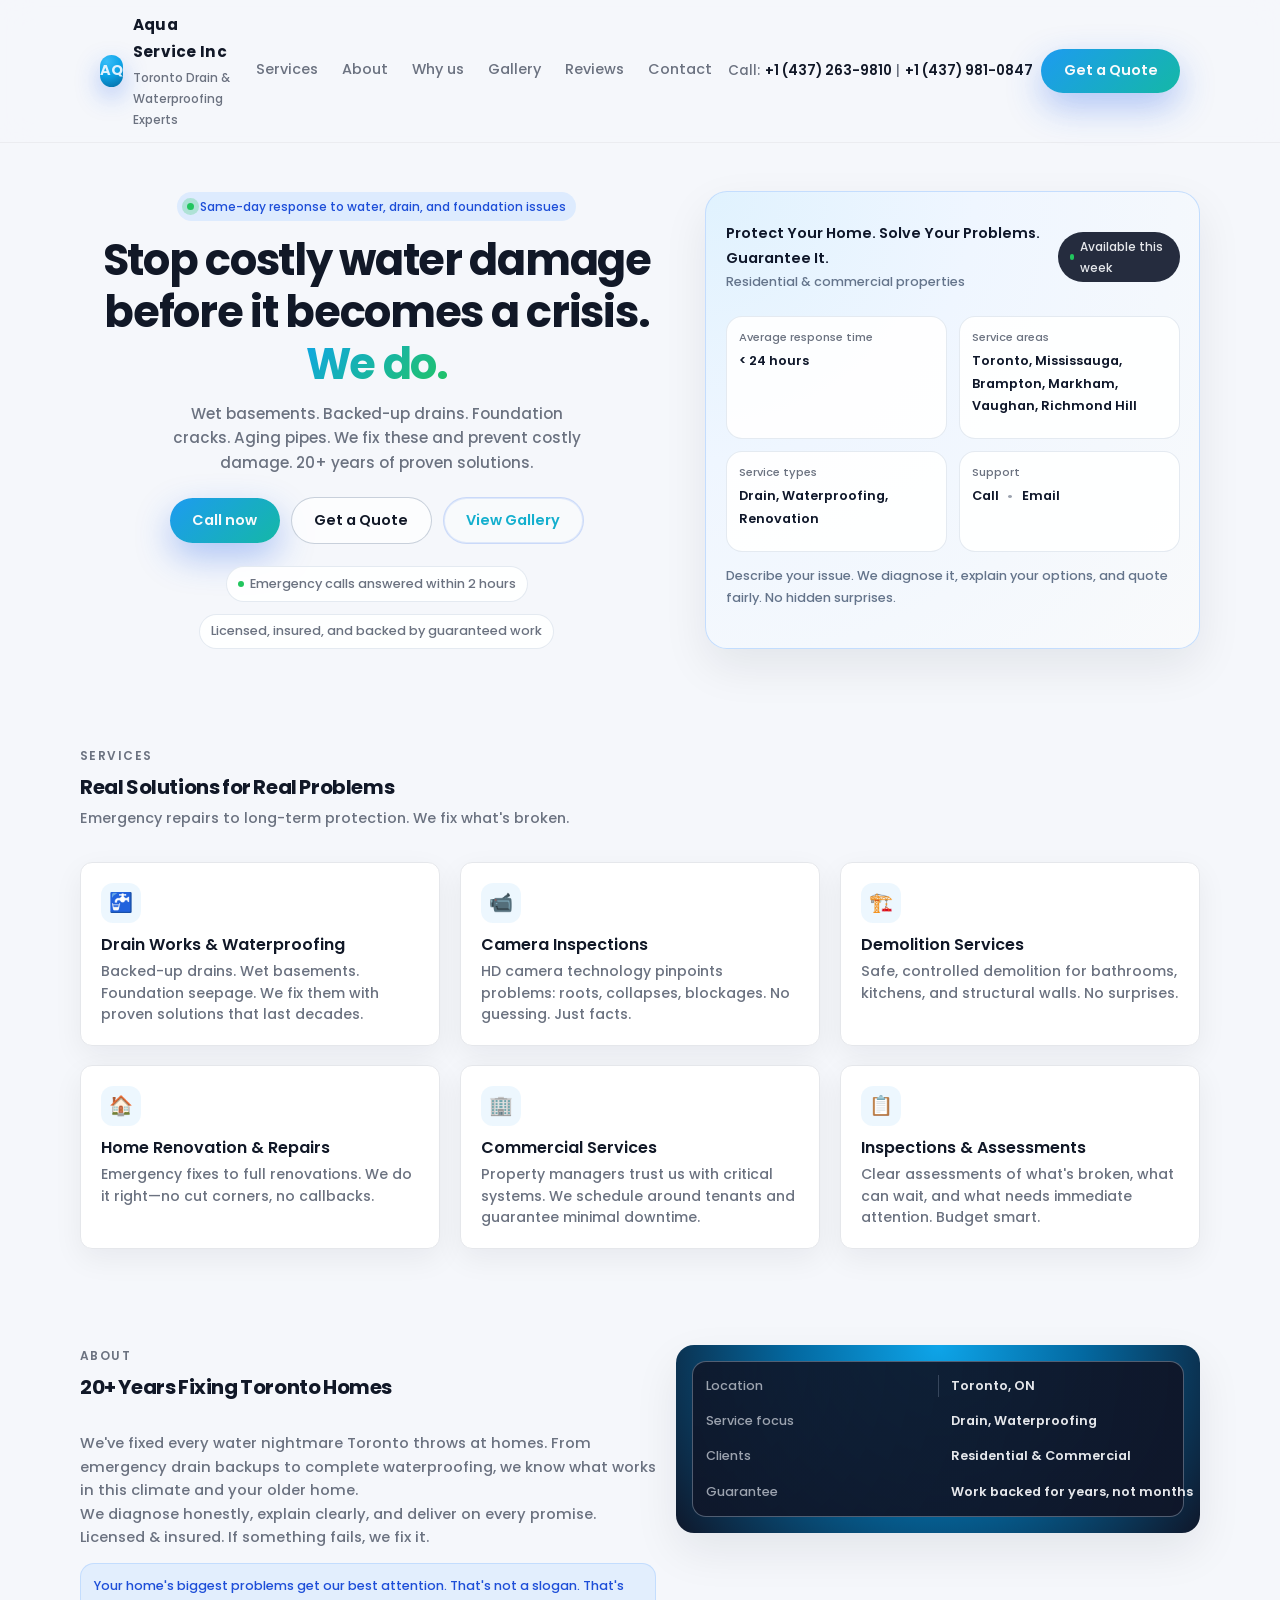
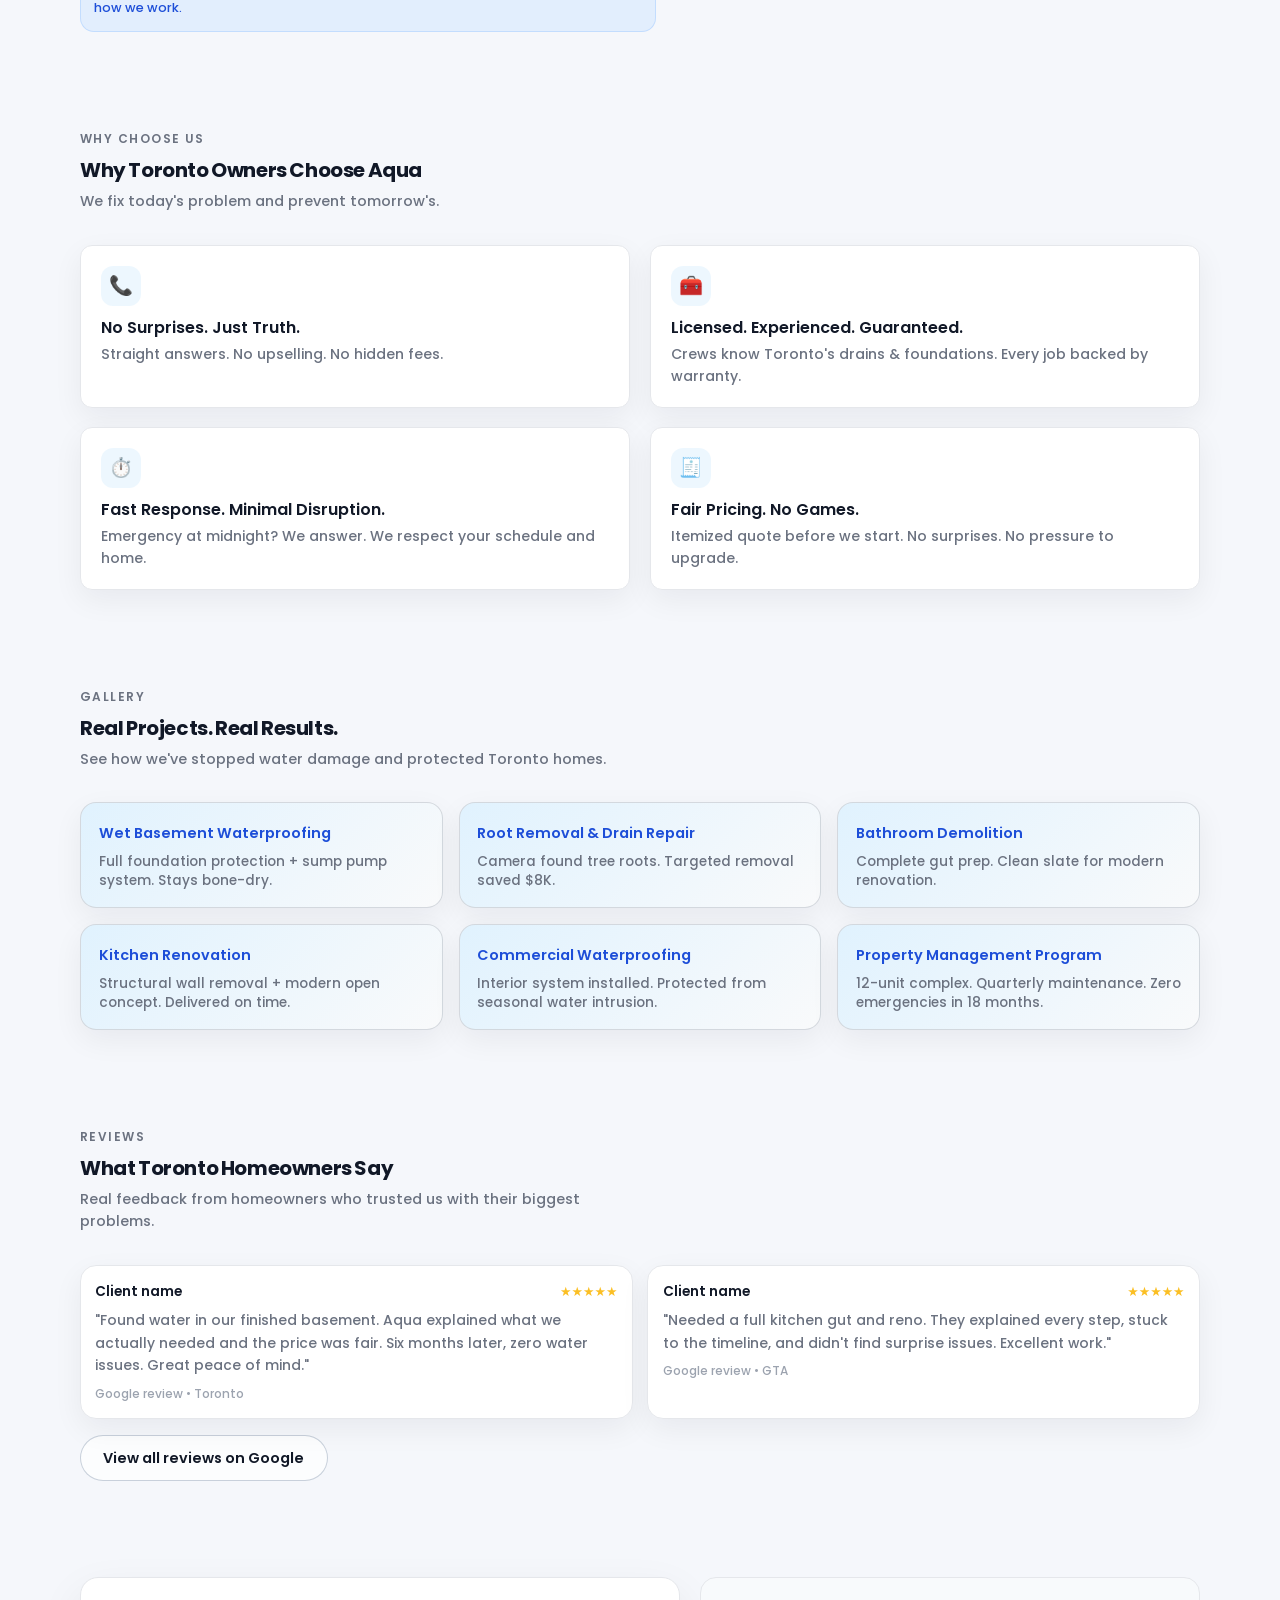
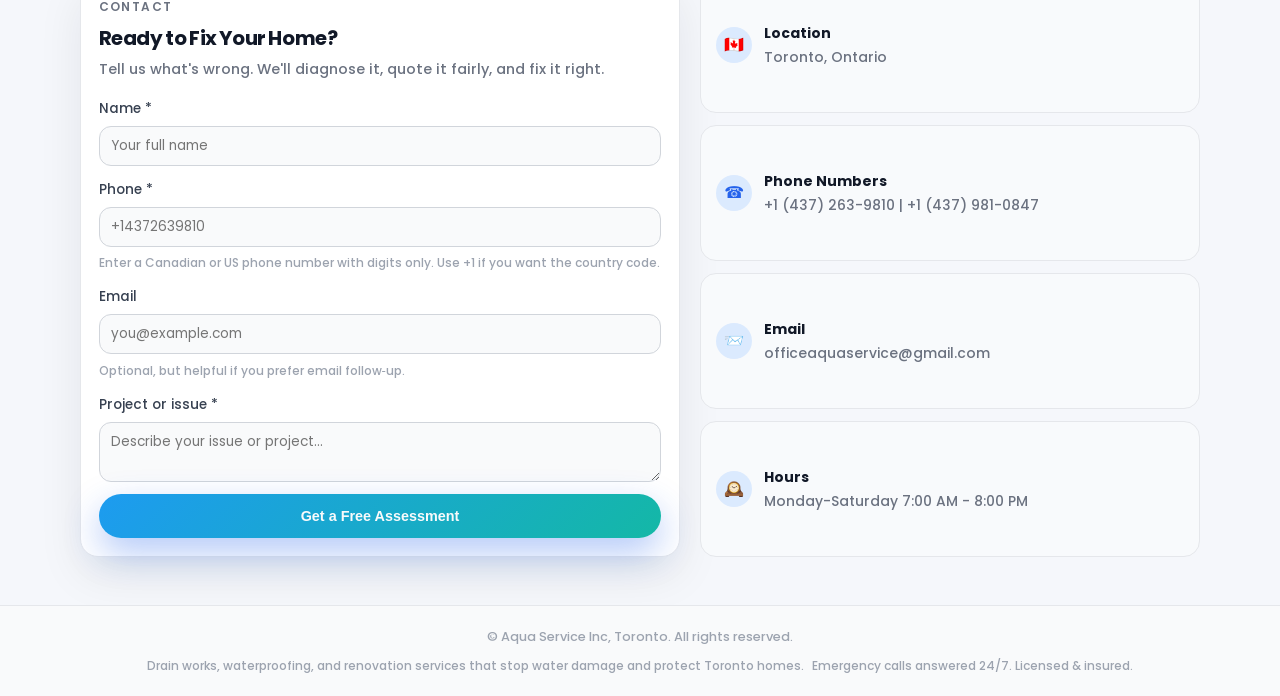
==== index.html @ 9f321d38 "Gallery button" ====
<!doctype html>
<html lang="en">
  <head>
    <meta charset="UTF-8" />
    <title>
      Aqua Service Inc – Professional Drain, Waterproofing & Renovation Services
      in Toronto
    </title>
    <meta name="viewport" content="width=device-width, initial-scale=1" />
    <meta name="theme-color" content="#1d9bf0" />
    <meta
      name="description"
      content="Stop wet basements, foundation leaks, and drain backups before they cause structural damage. Aqua Service Inc delivers proven drain, waterproofing, and renovation solutions for Toronto and GTA homes. Fast response, guaranteed results."
    />
    <meta
      name="keywords"
      content="drain cleaning Toronto, waterproofing GTA, foundation repair Toronto, home renovation GTA, emergency service Toronto, drain cleaning Mississauga, waterproofing Brampton"
    />
    <meta name="author" content="Aqua Service Inc" />

    <!-- Favicon and Icons -->
    <link rel="icon" type="image/x-icon" href="/favicon.ico" />
    <link rel="canonical" href="https://aquaserviceinc.ca" />

    <!-- Open Graph / Social Media -->
    <meta property="og:type" content="website" />
    <meta
      property="og:title"
      content="Aqua Service Inc – Professional Drain & Waterproofing in Toronto"
    />
    <meta
      property="og:description"
      content="Stop wet basements and foundation leaks. 20+ years serving Toronto and GTA with fast, guaranteed solutions."
    />
    <meta property="og:url" content="https://aquaserviceinc.ca" />
    <meta
      property="og:image"
      content="https://aquaserviceinc.ca/assets/logo.png"
    />

    <!-- Performance: Resource Hints -->
    <link rel="preconnect" href="https://aquaserviceinc.ca" />
    <link rel="preconnect" href="https://fonts.googleapis.com" />
    <link rel="preconnect" href="https://fonts.gstatic.com" crossorigin />
    <link rel="dns-prefetch" href="https://fonts.googleapis.com" />
    <link
      href="https://fonts.googleapis.com/css2?family=Poppins:wght@400;500;600;700&display=swap"
      rel="stylesheet"
    />
    <meta name="theme-color" content="#1d9bf0" />

    <!-- Schema Markup -->
    <script type="application/ld+json">
      {
        "@context": "https://schema.org",
        "@type": "LocalBusiness",
        "name": "Aqua Service Inc",
        "description": "Professional drain works, waterproofing, and renovation services in Toronto",
        "url": "https://aquaserviceinc.ca",
        "telephone": "+1-437-263-9810",
        "address": {
          "@type": "PostalAddress",
          "addressLocality": "Toronto",
          "addressRegion": "ON",
          "postalCode": "M1R 3R2",
          "addressCountry": "CA"
        },
        "areaServed": [
          {
            "@type": "City",
            "name": "Toronto"
          },
          {
            "@type": "City",
            "name": "Mississauga"
          },
          {
            "@type": "City",
            "name": "Brampton"
          },
          {
            "@type": "City",
            "name": "Markham"
          },
          {
            "@type": "City",
            "name": "Vaughan"
          },
          {
            "@type": "City",
            "name": "Richmond Hill"
          }
        ],
        "priceRange": "$$",
        "image": "https://aquaserviceinc.ca/assets/logo.png",
        "ratingValue": "4.9",
        "reviewCount": "120",
        "sameAs": [],
        "openingHoursSpecification": {
          "@type": "OpeningHoursSpecification",
          "dayOfWeek": [
            "Monday",
            "Tuesday",
            "Wednesday",
            "Thursday",
            "Friday",
            "Saturday"
          ],
          "opens": "07:00",
          "closes": "20:00"
        }
      }
    </script>

    <link rel="stylesheet" href="css/style.css" />
    <!-- Preload critical CSS for better LCP -->
    <link rel="preload" href="css/style.css" as="style" />
  </head>
  <body>
    <div class="page">
      <header role="banner">
        <div class="nav">
          <a href="#top" class="logo" aria-label="Aqua Service Inc - Home">
            <div class="logo-mark">AQ</div>
            <div class="logo-text">
              <span>Aqua Service Inc</span>
              <span>Toronto Drain & Waterproofing Experts</span>
            </div>
          </a>

          <nav class="nav-links" aria-label="Main navigation">
            <a href="#services">Services</a>
            <a href="#about">About</a>
            <a href="#why">Why us</a>
            <a href="gallery.html">Gallery</a>
            <a href="#reviews">Reviews</a>
            <a href="#contact">Contact</a>
          </nav>

          <div class="nav-cta">
            <div class="nav-phone">
              <span>Call:</span>
              <a href="tel:+14372639810"><strong>+1 (437) 263-9810</strong></a>
              <span>|</span>
              <a href="tel:+14379810847"><strong>+1 (437) 981-0847</strong></a>
            </div>
            <a href="#contact" class="btn btn-primary">Get a Quote</a>
          </div>

          <button
            class="nav-toggle"
            type="button"
            aria-label="Toggle navigation menu"
            aria-expanded="false"
            id="nav-toggle"
          >
            <span></span>
            Menu
          </button>
        </div>
        <nav class="nav-mobile" id="nav-mobile" aria-label="Mobile navigation">
          <a href="#services">Services</a>
          <a href="#about">About</a>
          <a href="#why">Why us</a>
          <a href="gallery.html">Gallery</a>
          <a href="#reviews">Reviews</a>
          <a href="#contact">Contact</a>
          <a href="tel:+14372639810" class="btn btn-ghost">Call now</a>
          <a href="#contact" class="btn btn-primary">Get a Quote</a>
        </nav>
      </header>

      <main>
        <!-- HERO -->
        <section class="section hero" id="top">
          <div class="section-inner hero-grid">
            <div class="hero-content">
              <div class="hero-badge">
                <span class="hero-badge-dot"></span>
                Same-day response to water, drain, and foundation issues
              </div>
              <h1 class="hero-title">
                Stop costly water damage before it becomes a crisis.
                <span>We do.</span>
              </h1>
              <p class="hero-subtitle">
                Wet basements. Backed-up drains. Foundation cracks. Aging pipes.
                We fix these and prevent costly damage. 20+ years of proven
                solutions.
              </p>

              <div class="hero-cta-row">
                <a href="tel:+14372639810" class="btn btn-primary">
                  Call now
                </a>
                <a href="#contact" class="btn btn-ghost"> Get a Quote </a>
                <a href="gallery.html" class="btn btn-secondary"> View Gallery </a>
              </div>

              <div class="hero-meta">
                <div class="hero-meta-item">
                  <span class="hero-meta-dot"></span>
                  Emergency calls answered within 2 hours
                </div>
                <div class="hero-meta-item">
                  Licensed, insured, and backed by guaranteed work
                </div>
              </div>
            </div>

            <aside class="hero-card" aria-label="Service overview">
              <div class="hero-card-header">
                <div>
                  <div class="hero-card-title">
                    Protect Your Home. Solve Your Problems. Guarantee It.
                  </div>
                  <div class="hero-card-sub">
                    Residential & commercial properties
                  </div>
                </div>
                <div class="hero-chip">
                  <span></span>
                  Available this week
                </div>
              </div>

              <div class="hero-card-grid">
                <div class="hero-stat">
                  <div class="hero-stat-label">Average response time</div>
                  <div class="hero-stat-value">&lt; 24 hours</div>
                </div>
                <div class="hero-stat">
                  <div class="hero-stat-label">Service areas</div>
                  <div class="hero-stat-value">
                    <a
                      href="https://www.google.com/maps/search/Toronto+GTA"
                      target="_blank"
                      rel="noopener noreferrer"
                    >
                      Toronto, Mississauga, Brampton, Markham, Vaughan, Richmond
                      Hill
                    </a>
                  </div>
                </div>
                <div class="hero-stat">
                  <div class="hero-stat-label">Service types</div>
                  <div class="hero-stat-value">
                    Drain, Waterproofing, Renovation
                  </div>
                </div>
                <div class="hero-stat">
                  <div class="hero-stat-label">Support</div>
                  <div class="hero-stat-value">
                    <a href="tel:+14372639810">Call</a>
                    <span class="hero-stat-separator">•</span>
                    <a href="mailto:officeaquaservice@gmail.com">Email</a>
                  </div>
                </div>
              </div>

              <p class="hero-tagline">
                Describe your issue. We diagnose it, explain your options, and
                quote fairly. No hidden surprises.
              </p>
            </aside>
          </div>
        </section>

        <!-- SERVICES -->
        <section class="section" id="services">
          <div class="section-inner">
            <div class="section-header">
              <div class="section-kicker">Services</div>
              <h2 class="section-title">Real Solutions for Real Problems</h2>
              <p class="section-subtitle">
                Emergency repairs to long-term protection. We fix what's broken.
              </p>
            </div>

            <div class="cards-grid services">
              <article class="card">
                <div class="card-icon">🚰</div>
                <h3 class="card-title">Drain Works & Waterproofing</h3>
                <p class="card-text">
                  Backed-up drains. Wet basements. Foundation seepage. We fix
                  them with proven solutions that last decades.
                </p>
              </article>

              <article class="card">
                <div class="card-icon">📹</div>
                <h3 class="card-title">Camera Inspections</h3>
                <p class="card-text">
                  HD camera technology pinpoints problems: roots, collapses,
                  blockages. No guessing. Just facts.
                </p>
              </article>

              <article class="card">
                <div class="card-icon">🏗️</div>
                <h3 class="card-title">Demolition Services</h3>
                <p class="card-text">
                  Safe, controlled demolition for bathrooms, kitchens, and
                  structural walls. No surprises.
                </p>
              </article>

              <article class="card">
                <div class="card-icon">🏠</div>
                <h3 class="card-title">Home Renovation & Repairs</h3>
                <p class="card-text">
                  Emergency fixes to full renovations. We do it right—no cut
                  corners, no callbacks.
                </p>
              </article>

              <article class="card">
                <div class="card-icon">🏢</div>
                <h3 class="card-title">Commercial Services</h3>
                <p class="card-text">
                  Property managers trust us with critical systems. We schedule
                  around tenants and guarantee minimal downtime.
                </p>
              </article>

              <article class="card">
                <div class="card-icon">📋</div>
                <h3 class="card-title">Inspections & Assessments</h3>
                <p class="card-text">
                  Clear assessments of what's broken, what can wait, and what
                  needs immediate attention. Budget smart.
                </p>
              </article>
            </div>
          </div>
        </section>

        <!-- ABOUT -->
        <section class="section" id="about">
          <div class="section-inner about-grid">
            <div>
              <div class="section-header">
                <div class="section-kicker">About</div>
                <h2 class="section-title">20+ Years Fixing Toronto Homes</h2>
              </div>
              <p class="about-text">
                We've fixed every water nightmare Toronto throws at homes. From
                emergency drain backups to complete waterproofing, we know what
                works in this climate and your older home.
              </p>
              <p class="about-text">
                We diagnose honestly, explain clearly, and deliver on every
                promise. Licensed & insured. If something fails, we fix it.
              </p>
              <div class="about-highlight">
                Your home's biggest problems get our best attention. That's not
                a slogan. That's how we work.
              </div>
            </div>

            <aside class="about-media" aria-label="Service snapshot">
              <div class="about-media-inner">
                <div class="about-media-row">
                  <span class="about-media-label">Location</span>
                  <span class="about-media-value">Toronto, ON</span>
                </div>
                <div class="about-media-row">
                  <span class="about-media-label">Service focus</span>
                  <span class="about-media-value">Drain, Waterproofing</span>
                </div>
                <div class="about-media-row">
                  <span class="about-media-label">Clients</span>
                  <span class="about-media-value"
                    >Residential & Commercial</span
                  >
                </div>
                <div class="about-media-row">
                  <span class="about-media-label">Guarantee</span>
                  <span class="about-media-value"
                    >Work backed for years, not months</span
                  >
                </div>
              </div>
            </aside>
          </div>
        </section>

        <!-- WHY CHOOSE US -->
        <section class="section" id="why">
          <div class="section-inner">
            <div class="section-header">
              <div class="section-kicker">Why choose us</div>
              <h2 class="section-title">Why Toronto Owners Choose Aqua</h2>
              <p class="section-subtitle">
                We fix today's problem and prevent tomorrow's.
              </p>
            </div>

            <div class="cards-grid">
              <article class="card">
                <div class="card-icon">📞</div>
                <h3 class="card-title">No Surprises. Just Truth.</h3>
                <p class="card-text">
                  Straight answers. No upselling. No hidden fees.
                </p>
              </article>

              <article class="card">
                <div class="card-icon">🧰</div>
                <h3 class="card-title">Licensed. Experienced. Guaranteed.</h3>
                <p class="card-text">
                  Crews know Toronto's drains & foundations. Every job backed by
                  warranty.
                </p>
              </article>

              <article class="card">
                <div class="card-icon">⏱️</div>
                <h3 class="card-title">Fast Response. Minimal Disruption.</h3>
                <p class="card-text">
                  Emergency at midnight? We answer. We respect your schedule and
                  home.
                </p>
              </article>

              <article class="card">
                <div class="card-icon">🧾</div>
                <h3 class="card-title">Fair Pricing. No Games.</h3>
                <p class="card-text">
                  Itemized quote before we start. No surprises. No pressure to
                  upgrade.
                </p>
              </article>
            </div>
          </div>
        </section>

        <!-- GALLERY -->
        <section class="section" id="gallery">
          <div class="section-inner">
            <div class="section-header">
              <div class="section-kicker">Gallery</div>
              <h2 class="section-title">Real Projects. Real Results.</h2>
              <p class="section-subtitle">
                See how we've stopped water damage and protected Toronto homes.
              </p>
            </div>

            <div class="gallery-grid">
              <div class="gallery-item">
                <strong>Wet Basement Waterproofing</strong>
                <p>
                  Full foundation protection + sump pump system. Stays bone-dry.
                </p>
              </div>
              <div class="gallery-item">
                <strong>Root Removal & Drain Repair</strong>
                <p>Camera found tree roots. Targeted removal saved $8K.</p>
              </div>
              <div class="gallery-item">
                <strong>Bathroom Demolition</strong>
                <p>Complete gut prep. Clean slate for modern renovation.</p>
              </div>
              <div class="gallery-item">
                <strong>Kitchen Renovation</strong>
                <p>
                  Structural wall removal + modern open concept. Delivered on
                  time.
                </p>
              </div>
              <div class="gallery-item">
                <strong>Commercial Waterproofing</strong>
                <p>
                  Interior system installed. Protected from seasonal water
                  intrusion.
                </p>
              </div>
              <div class="gallery-item">
                <strong>Property Management Program</strong>
                <p>
                  12-unit complex. Quarterly maintenance. Zero emergencies in 18
                  months.
                </p>
              </div>
            </div>
          </div>
        </section>

        <!-- REVIEWS -->
        <section class="section" id="reviews">
          <div class="section-inner">
            <div class="section-header">
              <div class="section-kicker">Reviews</div>
              <h2 class="section-title">What Toronto Homeowners Say</h2>
              <p class="section-subtitle">
                Real feedback from homeowners who trusted us with their biggest
                problems.
              </p>
            </div>

            <div class="reviews-grid">
              <article class="review-card">
                <div class="review-header">
                  <div class="review-name">Client name</div>
                  <div class="review-stars">★★★★★</div>
                </div>
                <p class="review-text">
                  "Found water in our finished basement. Aqua explained what we
                  actually needed and the price was fair. Six months later, zero
                  water issues. Great peace of mind."
                </p>
                <div class="review-meta">Google review • Toronto</div>
              </article>

              <article class="review-card">
                <div class="review-header">
                  <div class="review-name">Client name</div>
                  <div class="review-stars">★★★★★</div>
                </div>
                <p class="review-text">
                  "Needed a full kitchen gut and reno. They explained every
                  step, stuck to the timeline, and didn't find surprise issues.
                  Excellent work."
                </p>
                <div class="review-meta">Google review • GTA</div>
              </article>
            </div>

            <div style="margin-top: 1rem">
              <a href="#" class="btn btn-ghost">View all reviews on Google</a>
            </div>
          </div>
        </section>

        <!-- CONTACT -->
        <section class="section" id="contact">
          <div class="section-inner contact-grid">
            <div class="contact-card">
              <div class="section-header" style="margin-bottom: 1rem">
                <div class="section-kicker">Contact</div>
                <h2 class="section-title">Ready to Fix Your Home?</h2>
                <p class="section-subtitle">
                  Tell us what's wrong. We'll diagnose it, quote it fairly, and
                  fix it right.
                </p>
              </div>

              <!-- Contact Form -->
              <form
                name="contact"
                method="POST"
                data-netlify="true"
                novalidate
                aria-label="Contact form"
              >
                <input type="hidden" name="form-name" value="contact" />
                <div class="field">
                  <label for="name"
                    >Name <span aria-label="required">*</span></label
                  >
                  <input
                    id="name"
                    name="name"
                    type="text"
                    required
                    aria-required="true"
                    placeholder="Your full name"
                  />
                </div>
                <div class="field">
                  <label for="phone"
                    >Phone <span aria-label="required">*</span></label
                  >
                  <input
                    id="phone"
                    name="phone"
                    type="tel"
                    inputmode="numeric"
                    required
                    aria-required="true"
                    pattern="^(\+1)?\d{10}$"
                    maxlength="12"
                    placeholder="+14372639810"
                    title="Enter a Canadian or US phone number using digits only."
                    aria-describedby="phone-hint"
                  />
                  <small id="phone-hint">
                    Enter a Canadian or US phone number with digits only. Use +1
                    if you want the country code.
                  </small>
                </div>
                <div class="field">
                  <label for="email">Email</label>
                  <input
                    id="email"
                    name="email"
                    type="email"
                    aria-describedby="email-hint"
                    placeholder="you@example.com"
                  />
                  <small id="email-hint"
                    >Optional, but helpful if you prefer email follow‑up.</small
                  >
                </div>
                <div class="field">
                  <label for="message"
                    >Project or issue
                    <span aria-label="required">*</span></label
                  >
                  <textarea
                    id="message"
                    name="message"
                    required
                    aria-required="true"
                    placeholder="Describe your issue or project..."
                    minlength="10"
                  ></textarea>
                </div>
                <button
                  type="submit"
                  class="btn btn-primary"
                  aria-label="Submit contact form"
                >
                  Get a Free Assessment
                </button>
              </form>
            </div>

            <aside class="contact-info">
              <div class="contact-info-item">
                <div class="contact-info-icon">🇨🇦</div>
                <div>
                  <div><strong>Location</strong></div>
                  <div>Toronto, Ontario</div>
                </div>
              </div>

              <div class="contact-info-item">
                <div class="contact-info-icon">☎️</div>
                <div>
                  <div><strong>Phone Numbers</strong></div>
                  <div>
                    <a href="tel:+14372639810">+1 (437) 263-9810</a>
                    <span> | </span>
                    <a href="tel:+14379810847">+1 (437) 981-0847</a>
                  </div>
                </div>
              </div>

              <div class="contact-info-item">
                <div class="contact-info-icon">📨</div>
                <div>
                  <div><strong>Email</strong></div>
                  <div>
                    <a href="mailto:officeaquaservice@gmail.com">
                      officeaquaservice@gmail.com
                    </a>
                  </div>
                </div>
              </div>

              <div class="contact-info-item">
                <div class="contact-info-icon">🕰️</div>
                <div>
                  <div><strong>Hours</strong></div>
                  <div>Monday-Saturday 7:00 AM - 8:00 PM</div>
                </div>
              </div>
            </aside>
          </div>
        </section>
      </main>

      <footer>
        <div class="footer-inner">
          <div>© Aqua Service Inc, Toronto. All rights reserved.</div>
          <div class="footer-meta">
            <span
              >Drain works, waterproofing, and renovation services that stop
              water damage and protect Toronto homes.</span
            >

            <span>Emergency calls answered 24/7. Licensed & insured.</span>
          </div>
        </div>
      </footer>
    </div>

    <script src="js/script.js" defer></script>
  </body>
</html>
---- css/style.css ----
*,
*::before,
*::after {
  box-sizing: border-box;
  margin: 0;
  padding: 0;
}

:root {
  --bg: #f5f7fb;
  --bg-alt: #ffffff;
  --text: #111827;
  --muted: #6b7280;
  --primary: #1d9bf0;
  --primary-soft: rgba(29, 155, 240, 0.08);
  --accent: #14b8a6;
  --border: #e5e7eb;
  --radius-lg: 18px;
  --radius-md: 12px;
  --shadow-soft: 0 18px 45px rgba(15, 23, 42, 0.08);
  --shadow-card: 0 10px 30px rgba(15, 23, 42, 0.06);
  --max-width: 1120px;
}

body {
  font-family:
    "Poppins",
    system-ui,
    -apple-system,
    BlinkMacSystemFont,
    "SF Pro Text",
    sans-serif;
  font-weight: 500;
  background: var(--bg);
  color: var(--text);
  font-size: 16px;
  line-height: 1.75;
  -webkit-font-smoothing: antialiased;
  -webkit-text-size-adjust: 100%;
}

img {
  max-width: 100%;
  display: block;
}

a {
  color: inherit;
  text-decoration: none;
}

/* Performance: GPU acceleration & animations */
@keyframes fadeIn {
  from {
    opacity: 0;
    transform: translateY(10px);
  }
  to {
    opacity: 1;
    transform: translateY(0);
  }
}

.fade-in {
  animation: fadeIn 0.5s ease-out forwards;
}

/* Reduce motion for accessibility */
@media (prefers-reduced-motion: reduce) {
  * {
    animation-duration: 0.01ms !important;
    animation-iteration-count: 1 !important;
    transition-duration: 0.01ms !important;
  }
}

/* Layout */
.page {
  min-height: 100vh;
  display: flex;
  flex-direction: column;
}

header {
  position: sticky;
  top: 0;
  z-index: 20;
  backdrop-filter: blur(16px);
  background: rgba(245, 247, 251, 0.9);
  border-bottom: 1px solid rgba(229, 231, 235, 0.7);
}

.nav {
  max-width: var(--max-width);
  margin: 0 auto;
  padding: 0.75rem 1.25rem;
  display: flex;
  align-items: center;
  justify-content: space-between;
  gap: 1rem;
}

.logo {
  display: flex;
  align-items: center;
  gap: 0.6rem;
}

.logo-mark {
  width: 32px;
  height: 32px;
  border-radius: 999px;
  background: radial-gradient(
    circle at 30% 20%,
    #38bdf8,
    #0ea5e9 45%,
    #0369a1 100%
  );
  display: flex;
  align-items: center;
  justify-content: center;
  color: #e0f2fe;
  font-weight: 700;
  font-size: 0.9rem;
  box-shadow: 0 10px 25px rgba(37, 99, 235, 0.35);
}

.logo-text {
  display: flex;
  flex-direction: column;
  gap: 0.1rem;
}

.logo-text span:first-child {
  font-weight: 650;
  letter-spacing: 0.02em;
  font-size: 0.95rem;
}

.logo-text span:last-child {
  font-size: 0.75rem;
  color: var(--muted);
}

.nav-links {
  display: none;
  align-items: center;
  gap: 1.5rem;
  font-size: 0.9rem;
  color: var(--muted);
}

.nav-links a {
  position: relative;
  padding-bottom: 0.1rem;
  white-space: nowrap;
}

.nav-links a::after {
  content: "";
  position: absolute;
  left: 0;
  bottom: 0;
  width: 0;
  height: 2px;
  border-radius: 999px;
  background: linear-gradient(90deg, var(--primary), var(--accent));
  transition: width 0.18s ease-out;
}

.nav-links a:hover::after {
  width: 100%;
}

.nav-cta {
  display: none;
  gap: 0.5rem;
  align-items: center;
}

.btn {
  border-radius: 999px;
  border: none;
  cursor: pointer;
  font-size: 0.85rem;
  font-weight: 550;
  padding: 0.6rem 1.25rem;
  display: inline-flex;
  align-items: center;
  justify-content: center;
  gap: 0.4rem;
  transition:
    transform 0.12s ease-out,
    box-shadow 0.12s ease-out,
    background 0.12s ease-out;
  white-space: nowrap;
  min-height: 44px;
}

.btn-primary {
  background: linear-gradient(135deg, var(--primary), var(--accent));
  color: #f9fafb;
  box-shadow: 0 14px 35px rgba(37, 99, 235, 0.35);
}

.btn-primary:hover {
  transform: translateY(-1px);
  box-shadow: 0 18px 45px rgba(37, 99, 235, 0.45);
}

.btn-secondary {
  background: #f8fafc;
  color: #14afce;
  border: 1px solid rgba(37, 99, 235, 0.22);
  box-shadow: inset 0 0 0 1px rgba(37, 99, 235, 0.12);
}

.btn-secondary:hover {
  transform: translateY(-1px);
  background: #eff6ff;
  box-shadow: 0 12px 28px rgba(37, 99, 235, 0.18);
}

.btn-ghost {
  background: rgba(255, 255, 255, 0.7);
  color: var(--text);
  border: 1px solid rgba(148, 163, 184, 0.5);
}

.btn-ghost:hover {
  background: #ffffff;
  box-shadow: 0 10px 25px rgba(15, 23, 42, 0.08);
}

.nav-phone {
  display: flex;
  align-items: center;
  gap: 0.3rem;
  font-size: 0.8rem;
  color: var(--muted);
  white-space: nowrap;
  flex-wrap: nowrap;
}

.nav-phone strong {
  font-weight: 600;
}

.nav-phone a {
  color: var(--text);
  text-decoration: none;
  transition: color 0.2s ease-out;
}

.nav-phone a:hover,
.nav-phone a:focus {
  color: var(--primary);
  text-decoration: underline;
}

.nav-phone a:focus-visible {
  outline: 2px solid var(--primary);
  outline-offset: 2px;
  border-radius: 4px;
}

.nav-toggle {
  display: inline-flex;
  border-radius: 999px;
  border: 1px solid rgba(148, 163, 184, 0.6);
  padding: 0.35rem 0.7rem;
  background: rgba(255, 255, 255, 0.9);
  cursor: pointer;
  align-items: center;
  gap: 0.4rem;
  font-size: 0.8rem;
  color: var(--muted);
}

.nav-toggle span {
  width: 16px;
  height: 2px;
  border-radius: 999px;
  background: var(--text);
  position: relative;
}

.nav-toggle span::before,
.nav-toggle span::after {
  content: "";
  position: absolute;
  left: 0;
  width: 16px;
  height: 2px;
  border-radius: 999px;
  background: var(--text);
}

.nav-toggle span::before {
  top: -5px;
}

.nav-toggle span::after {
  top: 5px;
}

.nav-mobile {
  display: none;
  flex-direction: column;
  gap: 0.75rem;
  padding: 0.75rem 1.25rem 1rem;
  border-top: 1px solid rgba(229, 231, 235, 0.9);
  background: rgba(248, 250, 252, 0.98);
}

.nav-mobile a {
  font-size: 0.9rem;
  color: var(--muted);
}

.nav-mobile .btn {
  width: 100%;
  justify-content: center;
}

main {
  flex: 1;
}

.section {
  padding: 2.5rem 1rem;
}

.section-inner {
  max-width: var(--max-width);
  margin: 0 auto;
}

/* Hero */
.hero {
  padding-top: 1.5rem;
  padding-bottom: 1.75rem;
}

.hero-grid {
  display: grid;
  gap: 1rem;
}

.hero-content {
  text-align: center;
}

.hero-badge {
  display: inline-flex;
  align-items: center;
  gap: 0.4rem;
  padding: 0.25rem 0.6rem;
  border-radius: 999px;
  background: rgba(219, 234, 254, 0.9);
  color: #1d4ed8;
  font-size: 0.75rem;
  font-weight: 500;
  margin-bottom: 0.9rem;
}

.hero-badge-dot {
  width: 7px;
  height: 7px;
  border-radius: 999px;
  background: #22c55e;
  box-shadow: 0 0 0 5px rgba(34, 197, 94, 0.25);
}

.hero-title {
  font-size: 1.5rem;
  line-height: 1.2;
  letter-spacing: -0.03em;
  margin-bottom: 0.7rem;
  max-width: 20rem;
  margin-left: auto;
  margin-right: auto;
}

.hero-title span {
  background: linear-gradient(135deg, #0ea5e9, #22c55e);
  background-clip: text;
  -webkit-background-clip: text;
  color: transparent;
}

.hero-subtitle {
  font-size: 0.95rem;
  color: var(--muted);
  max-width: 26rem;
  margin-left: auto;
  margin-right: auto;
  margin-bottom: 1.4rem;
  line-height: 1.6;
}

.hero-cta-row {
  display: flex;
  flex-wrap: wrap;
  gap: 0.7rem;
  align-items: center;
  justify-content: center;
  margin-bottom: 1.4rem;
}

.hero-meta {
  display: flex;
  flex-wrap: wrap;
  gap: 0.75rem;
  font-size: 0.8rem;
  color: var(--muted);
  justify-content: center;
}

.hero-meta-item {
  display: inline-flex;
  align-items: center;
  gap: 0.35rem;
  padding: 0.35rem 0.7rem;
  border-radius: 999px;
  background: rgba(255, 255, 255, 0.9);
  border: 1px solid rgba(226, 232, 240, 0.9);
}

.hero-meta-dot {
  width: 6px;
  height: 6px;
  border-radius: 999px;
  background: #22c55e;
}

.hero-card {
  background: radial-gradient(
    circle at top left,
    #e0f2fe,
    #eff6ff 40%,
    #f9fafb 100%
  );
  border-radius: 20px;
  padding: 1rem;
  box-shadow: var(--shadow-soft);
  border: 1px solid rgba(191, 219, 254, 0.9);
  display: grid;
  gap: 0.8rem;
  font-size: 0.75rem;
}

.hero-card-header {
  display: flex;
  flex-direction: column;
  align-items: flex-start;
  justify-content: space-between;
  gap: 0.75rem;
}

.hero-chip {
  padding: 0.25rem 0.7rem;
  border-radius: 999px;
  background: rgba(15, 23, 42, 0.9);
  color: #e5e7eb;
  font-size: 0.75rem;
  display: inline-flex;
  align-items: center;
  gap: 0.35rem;
}

.hero-chip span {
  width: 6px;
  height: 6px;
  border-radius: 999px;
  background: #22c55e;
}

.hero-card-title {
  font-size: 0.9rem;
  font-weight: 600;
  color: #0f172a;
}

.hero-card-sub {
  font-size: 0.8rem;
  color: #64748b;
}

.hero-card-grid {
  display: grid;
  grid-template-columns: minmax(0, 1fr);
  gap: 0.75rem;
  font-size: 0.8rem;
}

.hero-stat {
  padding: 0.7rem 0.75rem;
  border-radius: 16px;
  background: rgba(255, 255, 255, 0.9);
  border: 1px solid rgba(226, 232, 240, 0.9);
}

.hero-stat-label {
  font-size: 0.7rem;
  color: #6b7280;
  margin-bottom: 0.15rem;
}

.hero-stat-value {
  font-weight: 600;
  color: #0f172a;
}

.hero-stat-value a {
  color: inherit;
  text-decoration: none;
  transition: color 0.2s ease;
}

.hero-stat-value a:hover,
.hero-stat-value a:focus-visible {
  color: var(--primary);
  text-decoration: underline;
}

.hero-stat-separator {
  margin: 0 0.35rem;
  color: #9ca3af;
}

.hero-tagline {
  font-size: 0.8rem;
  color: #64748b;
}

/* Sections */
.section-header {
  margin-bottom: 2rem;
  display: flex;
  flex-direction: column;
  gap: 0.5rem;
}

.section-kicker {
  font-size: 0.75rem;
  text-transform: uppercase;
  letter-spacing: 0.12em;
  color: #6b7280;
  font-weight: 600;
}

.section-title {
  font-size: 1.3rem;
  letter-spacing: -0.02em;
  word-spacing: -0.05em;
  line-height: 1.3;
}

.section-subtitle {
  font-size: 0.9rem;
  color: var(--muted);
  max-width: 35rem;
  line-height: 1.5;
}

.cards-grid {
  display: grid;
  gap: 1.25rem;
}

.card {
  background: var(--bg-alt);
  border-radius: var(--radius-md);
  padding: 1.25rem;
  border: 1px solid var(--border);
  box-shadow: var(--shadow-card);
  transition:
    transform 0.2s ease-out,
    box-shadow 0.2s ease-out;
  will-change: transform;
}

.card:hover {
  transform: translateY(-2px);
  box-shadow: 0 12px 30px rgba(15, 23, 42, 0.1);
}

.card-icon {
  width: 40px;
  height: 40px;
  border-radius: 12px;
  background: var(--primary-soft);
  display: flex;
  align-items: center;
  justify-content: center;
  font-size: 1.2rem;
  color: var(--primary);
  margin-bottom: 0.75rem;
}

.card-title {
  font-size: 1rem;
  font-weight: 600;
  margin-bottom: 0.35rem;
  line-height: 1.3;
}

.card-text {
  font-size: 0.88rem;
  color: var(--muted);
  line-height: 1.5;
}

/* About */
.about-grid {
  display: grid;
  gap: 1.25rem;
  align-items: start;
}

.about-text {
  font-size: 0.92rem;
  color: var(--muted);
  line-height: 1.6;
}

.about-highlight {
  margin-top: 0.8rem;
  padding: 0.7rem 0.8rem;
  border-radius: 14px;
  background: rgba(219, 234, 254, 0.7);
  border: 1px solid rgba(191, 219, 254, 0.9);
  font-size: 0.8rem;
  color: #1d4ed8;
}

.about-media {
  border-radius: 18px;
  background: radial-gradient(
    circle at top,
    #0ea5e9,
    #0369a1 45%,
    #0f172a 100%
  );
  padding: 1rem;
  color: #e5e7eb;
  box-shadow: var(--shadow-soft);
}

.about-media-inner {
  border-radius: 14px;
  border: 1px solid rgba(148, 163, 184, 0.5);
  padding: 0.8rem;
  background: radial-gradient(
    circle at top left,
    rgba(15, 23, 42, 0.9),
    rgba(15, 23, 42, 0.98)
  );
  display: grid;
  grid-template-columns: minmax(0, 1fr) 1px minmax(0, 1fr);
  gap: 0.8rem;
  font-size: 0.8rem;
}

.about-media-row {
  display: contents;
}

.about-media-label {
  color: #9ca3af;
  white-space: nowrap;
  grid-column: 1;
}

.about-media-value {
  font-weight: 600;
  color: #e5e7eb;
  white-space: normal;
  text-align: left;
  grid-column: 3;
  word-break: break-word;
}

.about-media-inner::before {
  content: "";
  grid-column: 2;
  grid-row: 1 / -1;
  background: rgba(148, 163, 184, 0.3);
}

/* Gallery */
.gallery-grid {
  display: grid;
  gap: 1rem;
}

.gallery-item {
  border-radius: 16px;
  background: linear-gradient(135deg, #e0f2fe, #f9fafb);
  border: 1px solid rgba(209, 213, 219, 0.9);
  padding: 1.1rem;
  font-size: 0.85rem;
  color: #4b5563;
  box-shadow: var(--shadow-card);
  display: grid;
  gap: 0.35rem;
}

.gallery-item strong {
  font-weight: 600;
  color: #1d4ed8;
  font-size: 0.9rem;
}

.gallery-item p {
  color: #6b7280;
  line-height: 1.4;
  margin: 0;
}

.gallery-photo {
  min-height: 180px;
  border-radius: 14px;
  background: linear-gradient(
    135deg,
    rgba(59, 130, 246, 0.16),
    rgba(14, 165, 233, 0.08)
  );
  border: 1px solid rgba(37, 99, 235, 0.18);
  display: flex;
  align-items: center;
  justify-content: center;
  color: #1d4ed8;
  font-size: 0.95rem;
  text-align: center;
  padding: 1rem;
}

.gallery-item small {
  color: #64748b;
}

/* Reviews */
.reviews-grid {
  display: grid;
  gap: 0.9rem;
}

.review-card {
  border-radius: 16px;
  background: #ffffff;
  border: 1px solid #e5e7eb;
  padding: 0.9rem;
  box-shadow: var(--shadow-card);
  font-size: 0.85rem;
}

.review-header {
  display: flex;
  justify-content: space-between;
  align-items: center;
  margin-bottom: 0.35rem;
}

.review-name {
  font-weight: 600;
  font-size: 0.85rem;
}

.review-stars {
  color: #fbbf24;
  font-size: 0.8rem;
}

.review-text {
  color: var(--muted);
  margin-bottom: 0.4rem;
  line-height: 1.6;
  font-size: 0.87rem;
}

.review-meta {
  font-size: 0.75rem;
  color: #9ca3af;
}

/* Contact */
.contact-grid {
  display: grid;
  gap: 1.25rem;
}

.contact-card {
  background: #ffffff;
  border-radius: var(--radius-lg);
  padding: 1.1rem;
  border: 1px solid #e5e7eb;
  box-shadow: var(--shadow-soft);
}

form {
  display: grid;
  gap: 0.75rem;
}

.field {
  display: grid;
  gap: 0.35rem;
  font-size: 0.85rem;
}

.field label {
  font-weight: 500;
  color: #374151;
}

.field input,
.field textarea {
  border-radius: 12px;
  border: 1px solid #d1d5db;
  padding: 0.55rem 0.7rem;
  font-size: 0.85rem;
  font-family: inherit;
  outline: none;
  background: #f9fafb;
  transition:
    border-color 0.12s ease-out,
    box-shadow 0.12s ease-out,
    background 0.12s ease-out;
}

.field small {
  font-size: 0.75rem;
  color: #9ca3af;
}

.contact-info {
  font-size: 0.87rem;
  color: var(--muted);
  display: grid;
  gap: 0.75rem;
}

.contact-info-item {
  display: flex;
  align-items: center;
  gap: 0.75rem;
  padding: 0.9rem 0.95rem;
  border-radius: 1rem;
  background: #f8fafc;
  border: 1px solid #e5e7eb;
}

.contact-info-item div > div:first-child {
  font-weight: 600;
  color: #111827;
}

.contact-info-icon {
  min-width: 36px;
  min-height: 36px;
  border-radius: 50%;
  background: #dbeafe;
  display: flex;
  align-items: center;
  justify-content: center;
  font-size: 1rem;
  color: #2563eb;
}

.contact-info-item a {
  color: inherit;
  text-decoration: none;
}

.contact-info-item a:hover {
  color: var(--primary);
  text-decoration: underline;
}

footer {
  border-top: 1px solid #e5e7eb;
  padding: 1.25rem;
  font-size: 0.8rem;
  color: #9ca3af;
  background: #f9fafb;
  text-align: center;
}

.footer-inner {
  max-width: var(--max-width);
  margin: 0 auto;
  display: flex;
  flex-direction: column;
  gap: 0.4rem;
  align-items: center;
}

.footer-meta {
  display: flex;
  flex-direction: column;
  flex-wrap: wrap;
  gap: 0.5rem;
  align-items: center;
  font-size: 0.75rem;
}

/* Responsive */
@media (min-width: 640px) {
  .section {
    padding: 2.5rem 1.25rem;
  }

  .hero {
    padding-top: 2.5rem;
    padding-bottom: 2.75rem;
  }

  .hero-card-grid {
    grid-template-columns: repeat(2, minmax(0, 1fr));
  }

  .hero-card-header {
    flex-direction: row;
    align-items: center;
  }

  .hero-title {
    font-size: 2.2rem;
    max-width: 30rem;
  }

  .section-title {
    font-size: 1.25rem;
  }

  .hero-grid {
    gap: 2rem;
  }

  .btn {
    font-size: 0.9rem;
    padding: 0.6rem 1.4rem;
  }

  .hero-card {
    border-radius: 22px;
    padding: 1.2rem;
    font-size: 0.8rem;
  }

  .cards-grid {
    grid-template-columns: repeat(2, minmax(0, 1fr));
  }

  .gallery-grid {
    grid-template-columns: repeat(2, minmax(0, 1fr));
  }

  .reviews-grid {
    grid-template-columns: repeat(1, minmax(0, 1fr));
  }

  .contact-grid {
    grid-template-columns: minmax(0, 1fr);
  }
}

@media (min-width: 768px) {
  .nav-links {
    display: flex;
  }

  .nav-cta {
    display: flex;
  }

  .about-media-value {
    white-space: nowrap;
  }

  .nav-phone {
    font-size: 0.85rem;
  }

  .nav-phone strong {
    font-size: 0.85rem;
  }

  .footer-meta {
    flex-direction: row;
    justify-content: center;
  }

  .nav-toggle {
    display: none;
  }

  .hero-title {
    font-size: 2.4rem;
    max-width: 32rem;
  }

  .hero-grid {
    grid-template-columns: minmax(0, 1.2fr) minmax(0, 1fr);
  }

  .about-grid {
    grid-template-columns: minmax(0, 1.1fr) minmax(0, 1fr);
  }

  .cards-grid.services {
    grid-template-columns: repeat(3, minmax(0, 1fr));
  }

  .gallery-grid {
    grid-template-columns: repeat(3, minmax(0, 1fr));
  }

  .reviews-grid {
    grid-template-columns: repeat(2, minmax(0, 1fr));
  }

  .contact-grid {
    grid-template-columns: minmax(0, 1.2fr) minmax(0, 1fr);
  }
}

@media (min-width: 1024px) {
  .hero-title {
    font-size: 2.7rem;
    max-width: 36rem;
  }

  .section-title {
    white-space: normal;
  }

  .section {
    padding-top: 3rem;
    padding-bottom: 3rem;
  }
}

.nav-mobile.open {
  display: flex;
}

/* Professional Enhancements */

/* Active Navigation Styling */
.nav-links a.active {
  color: var(--primary);
  font-weight: 600;
}

.nav-links a.active::after {
  width: 100%;
}

.nav-mobile a.active {
  color: var(--primary);
  font-weight: 600;
}

/* Scroll-triggered fade-in animations */
html {
  scroll-behavior: smooth;
}

.fade-in {
  animation: fadeIn 0.6s ease-out forwards;
}

@keyframes fadeIn {
  from {
    opacity: 0;
    transform: translateY(20px);
  }
  to {
    opacity: 1;
    transform: translateY(0);
  }
}

.card,
.gallery-item,
.review-card,
.about-media {
  opacity: 0;
  animation-fill-mode: both;
}

/* Enhanced Interactive Elements */
.card {
  transition: all 0.3s cubic-bezier(0.4, 0, 0.2, 1);
  position: relative;
  overflow: hidden;
}

.card::before {
  content: "";
  position: absolute;
  top: 0;
  left: -100%;
  width: 100%;
  height: 100%;
  background: linear-gradient(
    90deg,
    transparent,
    rgba(255, 255, 255, 0.2),
    transparent
  );
  transition: left 0.5s ease-out;
  pointer-events: none;
}

.card:hover::before {
  left: 100%;
}

.card:hover {
  transform: translateY(-4px);
  box-shadow: 0 20px 50px rgba(15, 23, 42, 0.12);
  border-color: var(--primary-soft);
}

/* Better button focus states */
.btn:focus-visible {
  outline: 2px solid var(--primary);
  outline-offset: 2px;
}

.btn:active {
  transform: scale(0.98);
}

.btn:disabled {
  opacity: 0.6;
  cursor: not-allowed;
  transform: none;
}

/* Form improvements */
.field input:focus,
.field textarea:focus {
  border-color: var(--primary);
  background: #ffffff;
  box-shadow: 0 0 0 3px var(--primary-soft);
}

textarea {
  font-size: inherit;
  line-height: 1.5;
}

/* Enhanced gallery items */
.gallery-item {
  transition: all 0.3s ease-out;
  position: relative;
  border-radius: 16px;
}

.gallery-item:hover {
  transform: translateY(-2px);
  box-shadow: 0 15px 40px rgba(15, 23, 42, 0.12);
  background: linear-gradient(135deg, #dbeafe, #f0f9ff);
}

/* Enhanced review cards */
.review-card {
  transition: all 0.3s ease-out;
}

.review-card:hover {
  box-shadow: 0 12px 35px rgba(15, 23, 42, 0.1);
  transform: translateY(-2px);
}

/* Smooth link transitions */
a {
  transition: color 0.2s ease-out;
}

a:not(.btn):hover {
  color: var(--primary);
}

/* Loading state for buttons */
.btn:disabled::after {
  content: "";
  display: inline-block;
  width: 12px;
  height: 12px;
  margin-left: 6px;
  border: 2px solid rgba(255, 255, 255, 0.3);
  border-radius: 50%;
  border-top-color: white;
  animation: spin 0.6s linear infinite;
}

@keyframes spin {
  to {
    transform: rotate(360deg);
  }
}

/* Accessibility improvements */
@media (prefers-reduced-motion: reduce) {
  * {
    animation-duration: 0.01ms !important;
    animation-iteration-count: 1 !important;
    transition-duration: 0.01ms !important;
    scroll-behavior: auto !important;
  }
}

/* Print styles for professionalism */
@media print {
  header,
  .nav-toggle,
  .hero-cta-row,
  form {
    display: none;
  }

  body {
    background: white;
  }

  .section {
    page-break-inside: avoid;
  }
}
---- css/style.css ----
*,
*::before,
*::after {
  box-sizing: border-box;
  margin: 0;
  padding: 0;
}

:root {
  --bg: #f5f7fb;
  --bg-alt: #ffffff;
  --text: #111827;
  --muted: #6b7280;
  --primary: #1d9bf0;
  --primary-soft: rgba(29, 155, 240, 0.08);
  --accent: #14b8a6;
  --border: #e5e7eb;
  --radius-lg: 18px;
  --radius-md: 12px;
  --shadow-soft: 0 18px 45px rgba(15, 23, 42, 0.08);
  --shadow-card: 0 10px 30px rgba(15, 23, 42, 0.06);
  --max-width: 1120px;
}

body {
  font-family:
    "Poppins",
    system-ui,
    -apple-system,
    BlinkMacSystemFont,
    "SF Pro Text",
    sans-serif;
  font-weight: 500;
  background: var(--bg);
  color: var(--text);
  font-size: 16px;
  line-height: 1.75;
  -webkit-font-smoothing: antialiased;
  -webkit-text-size-adjust: 100%;
}

img {
  max-width: 100%;
  display: block;
}

a {
  color: inherit;
  text-decoration: none;
}

/* Performance: GPU acceleration & animations */
@keyframes fadeIn {
  from {
    opacity: 0;
    transform: translateY(10px);
  }
  to {
    opacity: 1;
    transform: translateY(0);
  }
}

.fade-in {
  animation: fadeIn 0.5s ease-out forwards;
}

/* Reduce motion for accessibility */
@media (prefers-reduced-motion: reduce) {
  * {
    animation-duration: 0.01ms !important;
    animation-iteration-count: 1 !important;
    transition-duration: 0.01ms !important;
  }
}

/* Layout */
.page {
  min-height: 100vh;
  display: flex;
  flex-direction: column;
}

header {
  position: sticky;
  top: 0;
  z-index: 20;
  backdrop-filter: blur(16px);
  background: rgba(245, 247, 251, 0.9);
  border-bottom: 1px solid rgba(229, 231, 235, 0.7);
}

.nav {
  max-width: var(--max-width);
  margin: 0 auto;
  padding: 0.75rem 1.25rem;
  display: flex;
  align-items: center;
  justify-content: space-between;
  gap: 1rem;
}

.logo {
  display: flex;
  align-items: center;
  gap: 0.6rem;
}

.logo-mark {
  width: 32px;
  height: 32px;
  border-radius: 999px;
  background: radial-gradient(
    circle at 30% 20%,
    #38bdf8,
    #0ea5e9 45%,
    #0369a1 100%
  );
  display: flex;
  align-items: center;
  justify-content: center;
  color: #e0f2fe;
  font-weight: 700;
  font-size: 0.9rem;
  box-shadow: 0 10px 25px rgba(37, 99, 235, 0.35);
}

.logo-text {
  display: flex;
  flex-direction: column;
  gap: 0.1rem;
}

.logo-text span:first-child {
  font-weight: 650;
  letter-spacing: 0.02em;
  font-size: 0.95rem;
}

.logo-text span:last-child {
  font-size: 0.75rem;
  color: var(--muted);
}

.nav-links {
  display: none;
  align-items: center;
  gap: 1.5rem;
  font-size: 0.9rem;
  color: var(--muted);
}

.nav-links a {
  position: relative;
  padding-bottom: 0.1rem;
  white-space: nowrap;
}

.nav-links a::after {
  content: "";
  position: absolute;
  left: 0;
  bottom: 0;
  width: 0;
  height: 2px;
  border-radius: 999px;
  background: linear-gradient(90deg, var(--primary), var(--accent));
  transition: width 0.18s ease-out;
}

.nav-links a:hover::after {
  width: 100%;
}

.nav-cta {
  display: none;
  gap: 0.5rem;
  align-items: center;
}

.btn {
  border-radius: 999px;
  border: none;
  cursor: pointer;
  font-size: 0.85rem;
  font-weight: 550;
  padding: 0.6rem 1.25rem;
  display: inline-flex;
  align-items: center;
  justify-content: center;
  gap: 0.4rem;
  transition:
    transform 0.12s ease-out,
    box-shadow 0.12s ease-out,
    background 0.12s ease-out;
  white-space: nowrap;
  min-height: 44px;
}

.btn-primary {
  background: linear-gradient(135deg, var(--primary), var(--accent));
  color: #f9fafb;
  box-shadow: 0 14px 35px rgba(37, 99, 235, 0.35);
}

.btn-primary:hover {
  transform: translateY(-1px);
  box-shadow: 0 18px 45px rgba(37, 99, 235, 0.45);
}

.btn-secondary {
  background: #f8fafc;
  color: #14afce;
  border: 1px solid rgba(37, 99, 235, 0.22);
  box-shadow: inset 0 0 0 1px rgba(37, 99, 235, 0.12);
}

.btn-secondary:hover {
  transform: translateY(-1px);
  background: #eff6ff;
  box-shadow: 0 12px 28px rgba(37, 99, 235, 0.18);
}

.btn-ghost {
  background: rgba(255, 255, 255, 0.7);
  color: var(--text);
  border: 1px solid rgba(148, 163, 184, 0.5);
}

.btn-ghost:hover {
  background: #ffffff;
  box-shadow: 0 10px 25px rgba(15, 23, 42, 0.08);
}

.nav-phone {
  display: flex;
  align-items: center;
  gap: 0.3rem;
  font-size: 0.8rem;
  color: var(--muted);
  white-space: nowrap;
  flex-wrap: nowrap;
}

.nav-phone strong {
  font-weight: 600;
}

.nav-phone a {
  color: var(--text);
  text-decoration: none;
  transition: color 0.2s ease-out;
}

.nav-phone a:hover,
.nav-phone a:focus {
  color: var(--primary);
  text-decoration: underline;
}

.nav-phone a:focus-visible {
  outline: 2px solid var(--primary);
  outline-offset: 2px;
  border-radius: 4px;
}

.nav-toggle {
  display: inline-flex;
  border-radius: 999px;
  border: 1px solid rgba(148, 163, 184, 0.6);
  padding: 0.35rem 0.7rem;
  background: rgba(255, 255, 255, 0.9);
  cursor: pointer;
  align-items: center;
  gap: 0.4rem;
  font-size: 0.8rem;
  color: var(--muted);
}

.nav-toggle span {
  width: 16px;
  height: 2px;
  border-radius: 999px;
  background: var(--text);
  position: relative;
}

.nav-toggle span::before,
.nav-toggle span::after {
  content: "";
  position: absolute;
  left: 0;
  width: 16px;
  height: 2px;
  border-radius: 999px;
  background: var(--text);
}

.nav-toggle span::before {
  top: -5px;
}

.nav-toggle span::after {
  top: 5px;
}

.nav-mobile {
  display: none;
  flex-direction: column;
  gap: 0.75rem;
  padding: 0.75rem 1.25rem 1rem;
  border-top: 1px solid rgba(229, 231, 235, 0.9);
  background: rgba(248, 250, 252, 0.98);
}

.nav-mobile a {
  font-size: 0.9rem;
  color: var(--muted);
}

.nav-mobile .btn {
  width: 100%;
  justify-content: center;
}

main {
  flex: 1;
}

.section {
  padding: 2.5rem 1rem;
}

.section-inner {
  max-width: var(--max-width);
  margin: 0 auto;
}

/* Hero */
.hero {
  padding-top: 1.5rem;
  padding-bottom: 1.75rem;
}

.hero-grid {
  display: grid;
  gap: 1rem;
}

.hero-content {
  text-align: center;
}

.hero-badge {
  display: inline-flex;
  align-items: center;
  gap: 0.4rem;
  padding: 0.25rem 0.6rem;
  border-radius: 999px;
  background: rgba(219, 234, 254, 0.9);
  color: #1d4ed8;
  font-size: 0.75rem;
  font-weight: 500;
  margin-bottom: 0.9rem;
}

.hero-badge-dot {
  width: 7px;
  height: 7px;
  border-radius: 999px;
  background: #22c55e;
  box-shadow: 0 0 0 5px rgba(34, 197, 94, 0.25);
}

.hero-title {
  font-size: 1.5rem;
  line-height: 1.2;
  letter-spacing: -0.03em;
  margin-bottom: 0.7rem;
  max-width: 20rem;
  margin-left: auto;
  margin-right: auto;
}

.hero-title span {
  background: linear-gradient(135deg, #0ea5e9, #22c55e);
  background-clip: text;
  -webkit-background-clip: text;
  color: transparent;
}

.hero-subtitle {
  font-size: 0.95rem;
  color: var(--muted);
  max-width: 26rem;
  margin-left: auto;
  margin-right: auto;
  margin-bottom: 1.4rem;
  line-height: 1.6;
}

.hero-cta-row {
  display: flex;
  flex-wrap: wrap;
  gap: 0.7rem;
  align-items: center;
  justify-content: center;
  margin-bottom: 1.4rem;
}

.hero-meta {
  display: flex;
  flex-wrap: wrap;
  gap: 0.75rem;
  font-size: 0.8rem;
  color: var(--muted);
  justify-content: center;
}

.hero-meta-item {
  display: inline-flex;
  align-items: center;
  gap: 0.35rem;
  padding: 0.35rem 0.7rem;
  border-radius: 999px;
  background: rgba(255, 255, 255, 0.9);
  border: 1px solid rgba(226, 232, 240, 0.9);
}

.hero-meta-dot {
  width: 6px;
  height: 6px;
  border-radius: 999px;
  background: #22c55e;
}

.hero-card {
  background: radial-gradient(
    circle at top left,
    #e0f2fe,
    #eff6ff 40%,
    #f9fafb 100%
  );
  border-radius: 20px;
  padding: 1rem;
  box-shadow: var(--shadow-soft);
  border: 1px solid rgba(191, 219, 254, 0.9);
  display: grid;
  gap: 0.8rem;
  font-size: 0.75rem;
}

.hero-card-header {
  display: flex;
  flex-direction: column;
  align-items: flex-start;
  justify-content: space-between;
  gap: 0.75rem;
}

.hero-chip {
  padding: 0.25rem 0.7rem;
  border-radius: 999px;
  background: rgba(15, 23, 42, 0.9);
  color: #e5e7eb;
  font-size: 0.75rem;
  display: inline-flex;
  align-items: center;
  gap: 0.35rem;
}

.hero-chip span {
  width: 6px;
  height: 6px;
  border-radius: 999px;
  background: #22c55e;
}

.hero-card-title {
  font-size: 0.9rem;
  font-weight: 600;
  color: #0f172a;
}

.hero-card-sub {
  font-size: 0.8rem;
  color: #64748b;
}

.hero-card-grid {
  display: grid;
  grid-template-columns: minmax(0, 1fr);
  gap: 0.75rem;
  font-size: 0.8rem;
}

.hero-stat {
  padding: 0.7rem 0.75rem;
  border-radius: 16px;
  background: rgba(255, 255, 255, 0.9);
  border: 1px solid rgba(226, 232, 240, 0.9);
}

.hero-stat-label {
  font-size: 0.7rem;
  color: #6b7280;
  margin-bottom: 0.15rem;
}

.hero-stat-value {
  font-weight: 600;
  color: #0f172a;
}

.hero-stat-value a {
  color: inherit;
  text-decoration: none;
  transition: color 0.2s ease;
}

.hero-stat-value a:hover,
.hero-stat-value a:focus-visible {
  color: var(--primary);
  text-decoration: underline;
}

.hero-stat-separator {
  margin: 0 0.35rem;
  color: #9ca3af;
}

.hero-tagline {
  font-size: 0.8rem;
  color: #64748b;
}

/* Sections */
.section-header {
  margin-bottom: 2rem;
  display: flex;
  flex-direction: column;
  gap: 0.5rem;
}

.section-kicker {
  font-size: 0.75rem;
  text-transform: uppercase;
  letter-spacing: 0.12em;
  color: #6b7280;
  font-weight: 600;
}

.section-title {
  font-size: 1.3rem;
  letter-spacing: -0.02em;
  word-spacing: -0.05em;
  line-height: 1.3;
}

.section-subtitle {
  font-size: 0.9rem;
  color: var(--muted);
  max-width: 35rem;
  line-height: 1.5;
}

.cards-grid {
  display: grid;
  gap: 1.25rem;
}

.card {
  background: var(--bg-alt);
  border-radius: var(--radius-md);
  padding: 1.25rem;
  border: 1px solid var(--border);
  box-shadow: var(--shadow-card);
  transition:
    transform 0.2s ease-out,
    box-shadow 0.2s ease-out;
  will-change: transform;
}

.card:hover {
  transform: translateY(-2px);
  box-shadow: 0 12px 30px rgba(15, 23, 42, 0.1);
}

.card-icon {
  width: 40px;
  height: 40px;
  border-radius: 12px;
  background: var(--primary-soft);
  display: flex;
  align-items: center;
  justify-content: center;
  font-size: 1.2rem;
  color: var(--primary);
  margin-bottom: 0.75rem;
}

.card-title {
  font-size: 1rem;
  font-weight: 600;
  margin-bottom: 0.35rem;
  line-height: 1.3;
}

.card-text {
  font-size: 0.88rem;
  color: var(--muted);
  line-height: 1.5;
}

/* About */
.about-grid {
  display: grid;
  gap: 1.25rem;
  align-items: start;
}

.about-text {
  font-size: 0.92rem;
  color: var(--muted);
  line-height: 1.6;
}

.about-highlight {
  margin-top: 0.8rem;
  padding: 0.7rem 0.8rem;
  border-radius: 14px;
  background: rgba(219, 234, 254, 0.7);
  border: 1px solid rgba(191, 219, 254, 0.9);
  font-size: 0.8rem;
  color: #1d4ed8;
}

.about-media {
  border-radius: 18px;
  background: radial-gradient(
    circle at top,
    #0ea5e9,
    #0369a1 45%,
    #0f172a 100%
  );
  padding: 1rem;
  color: #e5e7eb;
  box-shadow: var(--shadow-soft);
}

.about-media-inner {
  border-radius: 14px;
  border: 1px solid rgba(148, 163, 184, 0.5);
  padding: 0.8rem;
  background: radial-gradient(
    circle at top left,
    rgba(15, 23, 42, 0.9),
    rgba(15, 23, 42, 0.98)
  );
  display: grid;
  grid-template-columns: minmax(0, 1fr) 1px minmax(0, 1fr);
  gap: 0.8rem;
  font-size: 0.8rem;
}

.about-media-row {
  display: contents;
}

.about-media-label {
  color: #9ca3af;
  white-space: nowrap;
  grid-column: 1;
}

.about-media-value {
  font-weight: 600;
  color: #e5e7eb;
  white-space: normal;
  text-align: left;
  grid-column: 3;
  word-break: break-word;
}

.about-media-inner::before {
  content: "";
  grid-column: 2;
  grid-row: 1 / -1;
  background: rgba(148, 163, 184, 0.3);
}

/* Gallery */
.gallery-grid {
  display: grid;
  gap: 1rem;
}

.gallery-item {
  border-radius: 16px;
  background: linear-gradient(135deg, #e0f2fe, #f9fafb);
  border: 1px solid rgba(209, 213, 219, 0.9);
  padding: 1.1rem;
  font-size: 0.85rem;
  color: #4b5563;
  box-shadow: var(--shadow-card);
  display: grid;
  gap: 0.35rem;
}

.gallery-item strong {
  font-weight: 600;
  color: #1d4ed8;
  font-size: 0.9rem;
}

.gallery-item p {
  color: #6b7280;
  line-height: 1.4;
  margin: 0;
}

.gallery-photo {
  min-height: 180px;
  border-radius: 14px;
  background: linear-gradient(
    135deg,
    rgba(59, 130, 246, 0.16),
    rgba(14, 165, 233, 0.08)
  );
  border: 1px solid rgba(37, 99, 235, 0.18);
  display: flex;
  align-items: center;
  justify-content: center;
  color: #1d4ed8;
  font-size: 0.95rem;
  text-align: center;
  padding: 1rem;
}

.gallery-item small {
  color: #64748b;
}

/* Reviews */
.reviews-grid {
  display: grid;
  gap: 0.9rem;
}

.review-card {
  border-radius: 16px;
  background: #ffffff;
  border: 1px solid #e5e7eb;
  padding: 0.9rem;
  box-shadow: var(--shadow-card);
  font-size: 0.85rem;
}

.review-header {
  display: flex;
  justify-content: space-between;
  align-items: center;
  margin-bottom: 0.35rem;
}

.review-name {
  font-weight: 600;
  font-size: 0.85rem;
}

.review-stars {
  color: #fbbf24;
  font-size: 0.8rem;
}

.review-text {
  color: var(--muted);
  margin-bottom: 0.4rem;
  line-height: 1.6;
  font-size: 0.87rem;
}

.review-meta {
  font-size: 0.75rem;
  color: #9ca3af;
}

/* Contact */
.contact-grid {
  display: grid;
  gap: 1.25rem;
}

.contact-card {
  background: #ffffff;
  border-radius: var(--radius-lg);
  padding: 1.1rem;
  border: 1px solid #e5e7eb;
  box-shadow: var(--shadow-soft);
}

form {
  display: grid;
  gap: 0.75rem;
}

.field {
  display: grid;
  gap: 0.35rem;
  font-size: 0.85rem;
}

.field label {
  font-weight: 500;
  color: #374151;
}

.field input,
.field textarea {
  border-radius: 12px;
  border: 1px solid #d1d5db;
  padding: 0.55rem 0.7rem;
  font-size: 0.85rem;
  font-family: inherit;
  outline: none;
  background: #f9fafb;
  transition:
    border-color 0.12s ease-out,
    box-shadow 0.12s ease-out,
    background 0.12s ease-out;
}

.field small {
  font-size: 0.75rem;
  color: #9ca3af;
}

.contact-info {
  font-size: 0.87rem;
  color: var(--muted);
  display: grid;
  gap: 0.75rem;
}

.contact-info-item {
  display: flex;
  align-items: center;
  gap: 0.75rem;
  padding: 0.9rem 0.95rem;
  border-radius: 1rem;
  background: #f8fafc;
  border: 1px solid #e5e7eb;
}

.contact-info-item div > div:first-child {
  font-weight: 600;
  color: #111827;
}

.contact-info-icon {
  min-width: 36px;
  min-height: 36px;
  border-radius: 50%;
  background: #dbeafe;
  display: flex;
  align-items: center;
  justify-content: center;
  font-size: 1rem;
  color: #2563eb;
}

.contact-info-item a {
  color: inherit;
  text-decoration: none;
}

.contact-info-item a:hover {
  color: var(--primary);
  text-decoration: underline;
}

footer {
  border-top: 1px solid #e5e7eb;
  padding: 1.25rem;
  font-size: 0.8rem;
  color: #9ca3af;
  background: #f9fafb;
  text-align: center;
}

.footer-inner {
  max-width: var(--max-width);
  margin: 0 auto;
  display: flex;
  flex-direction: column;
  gap: 0.4rem;
  align-items: center;
}

.footer-meta {
  display: flex;
  flex-direction: column;
  flex-wrap: wrap;
  gap: 0.5rem;
  align-items: center;
  font-size: 0.75rem;
}

/* Responsive */
@media (min-width: 640px) {
  .section {
    padding: 2.5rem 1.25rem;
  }

  .hero {
    padding-top: 2.5rem;
    padding-bottom: 2.75rem;
  }

  .hero-card-grid {
    grid-template-columns: repeat(2, minmax(0, 1fr));
  }

  .hero-card-header {
    flex-direction: row;
    align-items: center;
  }

  .hero-title {
    font-size: 2.2rem;
    max-width: 30rem;
  }

  .section-title {
    font-size: 1.25rem;
  }

  .hero-grid {
    gap: 2rem;
  }

  .btn {
    font-size: 0.9rem;
    padding: 0.6rem 1.4rem;
  }

  .hero-card {
    border-radius: 22px;
    padding: 1.2rem;
    font-size: 0.8rem;
  }

  .cards-grid {
    grid-template-columns: repeat(2, minmax(0, 1fr));
  }

  .gallery-grid {
    grid-template-columns: repeat(2, minmax(0, 1fr));
  }

  .reviews-grid {
    grid-template-columns: repeat(1, minmax(0, 1fr));
  }

  .contact-grid {
    grid-template-columns: minmax(0, 1fr);
  }
}

@media (min-width: 768px) {
  .nav-links {
    display: flex;
  }

  .nav-cta {
    display: flex;
  }

  .about-media-value {
    white-space: nowrap;
  }

  .nav-phone {
    font-size: 0.85rem;
  }

  .nav-phone strong {
    font-size: 0.85rem;
  }

  .footer-meta {
    flex-direction: row;
    justify-content: center;
  }

  .nav-toggle {
    display: none;
  }

  .hero-title {
    font-size: 2.4rem;
    max-width: 32rem;
  }

  .hero-grid {
    grid-template-columns: minmax(0, 1.2fr) minmax(0, 1fr);
  }

  .about-grid {
    grid-template-columns: minmax(0, 1.1fr) minmax(0, 1fr);
  }

  .cards-grid.services {
    grid-template-columns: repeat(3, minmax(0, 1fr));
  }

  .gallery-grid {
    grid-template-columns: repeat(3, minmax(0, 1fr));
  }

  .reviews-grid {
    grid-template-columns: repeat(2, minmax(0, 1fr));
  }

  .contact-grid {
    grid-template-columns: minmax(0, 1.2fr) minmax(0, 1fr);
  }
}

@media (min-width: 1024px) {
  .hero-title {
    font-size: 2.7rem;
    max-width: 36rem;
  }

  .section-title {
    white-space: normal;
  }

  .section {
    padding-top: 3rem;
    padding-bottom: 3rem;
  }
}

.nav-mobile.open {
  display: flex;
}

/* Professional Enhancements */

/* Active Navigation Styling */
.nav-links a.active {
  color: var(--primary);
  font-weight: 600;
}

.nav-links a.active::after {
  width: 100%;
}

.nav-mobile a.active {
  color: var(--primary);
  font-weight: 600;
}

/* Scroll-triggered fade-in animations */
html {
  scroll-behavior: smooth;
}

.fade-in {
  animation: fadeIn 0.6s ease-out forwards;
}

@keyframes fadeIn {
  from {
    opacity: 0;
    transform: translateY(20px);
  }
  to {
    opacity: 1;
    transform: translateY(0);
  }
}

.card,
.gallery-item,
.review-card,
.about-media {
  opacity: 0;
  animation-fill-mode: both;
}

/* Enhanced Interactive Elements */
.card {
  transition: all 0.3s cubic-bezier(0.4, 0, 0.2, 1);
  position: relative;
  overflow: hidden;
}

.card::before {
  content: "";
  position: absolute;
  top: 0;
  left: -100%;
  width: 100%;
  height: 100%;
  background: linear-gradient(
    90deg,
    transparent,
    rgba(255, 255, 255, 0.2),
    transparent
  );
  transition: left 0.5s ease-out;
  pointer-events: none;
}

.card:hover::before {
  left: 100%;
}

.card:hover {
  transform: translateY(-4px);
  box-shadow: 0 20px 50px rgba(15, 23, 42, 0.12);
  border-color: var(--primary-soft);
}

/* Better button focus states */
.btn:focus-visible {
  outline: 2px solid var(--primary);
  outline-offset: 2px;
}

.btn:active {
  transform: scale(0.98);
}

.btn:disabled {
  opacity: 0.6;
  cursor: not-allowed;
  transform: none;
}

/* Form improvements */
.field input:focus,
.field textarea:focus {
  border-color: var(--primary);
  background: #ffffff;
  box-shadow: 0 0 0 3px var(--primary-soft);
}

textarea {
  font-size: inherit;
  line-height: 1.5;
}

/* Enhanced gallery items */
.gallery-item {
  transition: all 0.3s ease-out;
  position: relative;
  border-radius: 16px;
}

.gallery-item:hover {
  transform: translateY(-2px);
  box-shadow: 0 15px 40px rgba(15, 23, 42, 0.12);
  background: linear-gradient(135deg, #dbeafe, #f0f9ff);
}

/* Enhanced review cards */
.review-card {
  transition: all 0.3s ease-out;
}

.review-card:hover {
  box-shadow: 0 12px 35px rgba(15, 23, 42, 0.1);
  transform: translateY(-2px);
}

/* Smooth link transitions */
a {
  transition: color 0.2s ease-out;
}

a:not(.btn):hover {
  color: var(--primary);
}

/* Loading state for buttons */
.btn:disabled::after {
  content: "";
  display: inline-block;
  width: 12px;
  height: 12px;
  margin-left: 6px;
  border: 2px solid rgba(255, 255, 255, 0.3);
  border-radius: 50%;
  border-top-color: white;
  animation: spin 0.6s linear infinite;
}

@keyframes spin {
  to {
    transform: rotate(360deg);
  }
}

/* Accessibility improvements */
@media (prefers-reduced-motion: reduce) {
  * {
    animation-duration: 0.01ms !important;
    animation-iteration-count: 1 !important;
    transition-duration: 0.01ms !important;
    scroll-behavior: auto !important;
  }
}

/* Print styles for professionalism */
@media print {
  header,
  .nav-toggle,
  .hero-cta-row,
  form {
    display: none;
  }

  body {
    background: white;
  }

  .section {
    page-break-inside: avoid;
  }
}
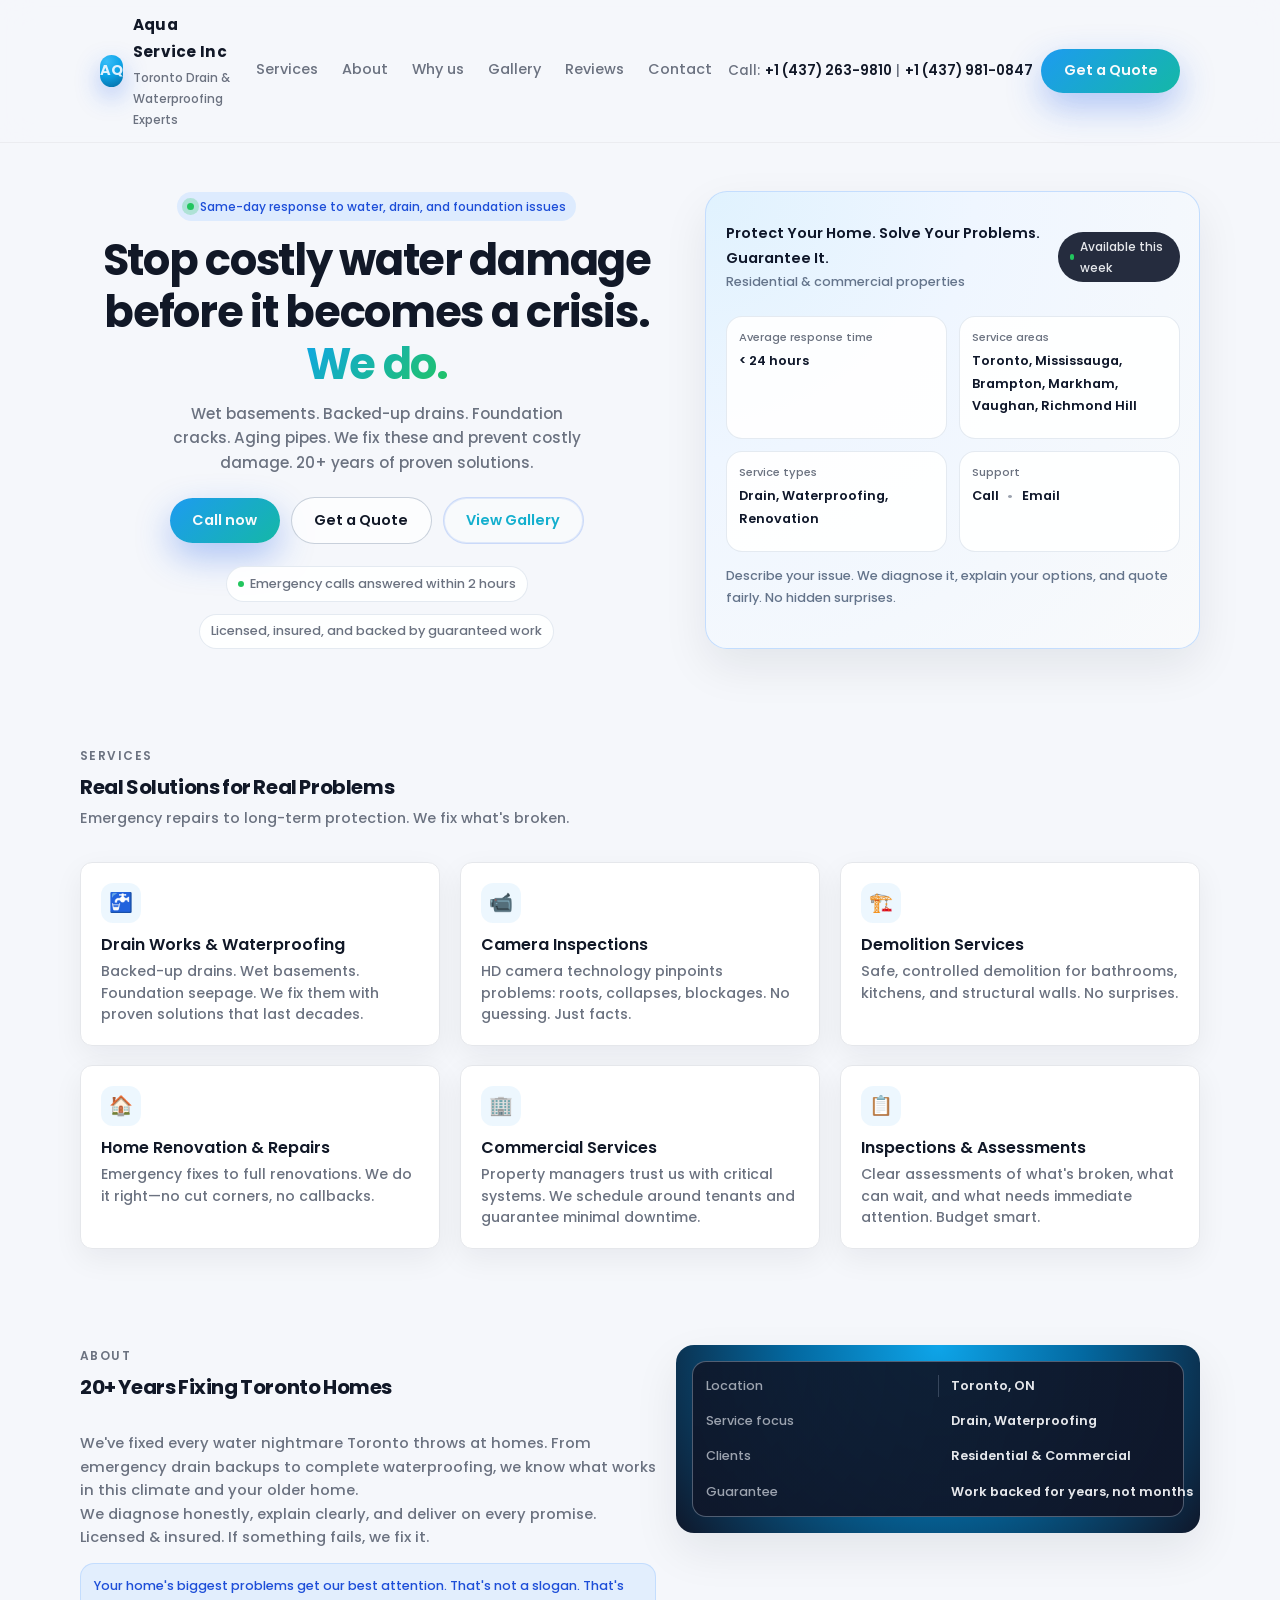
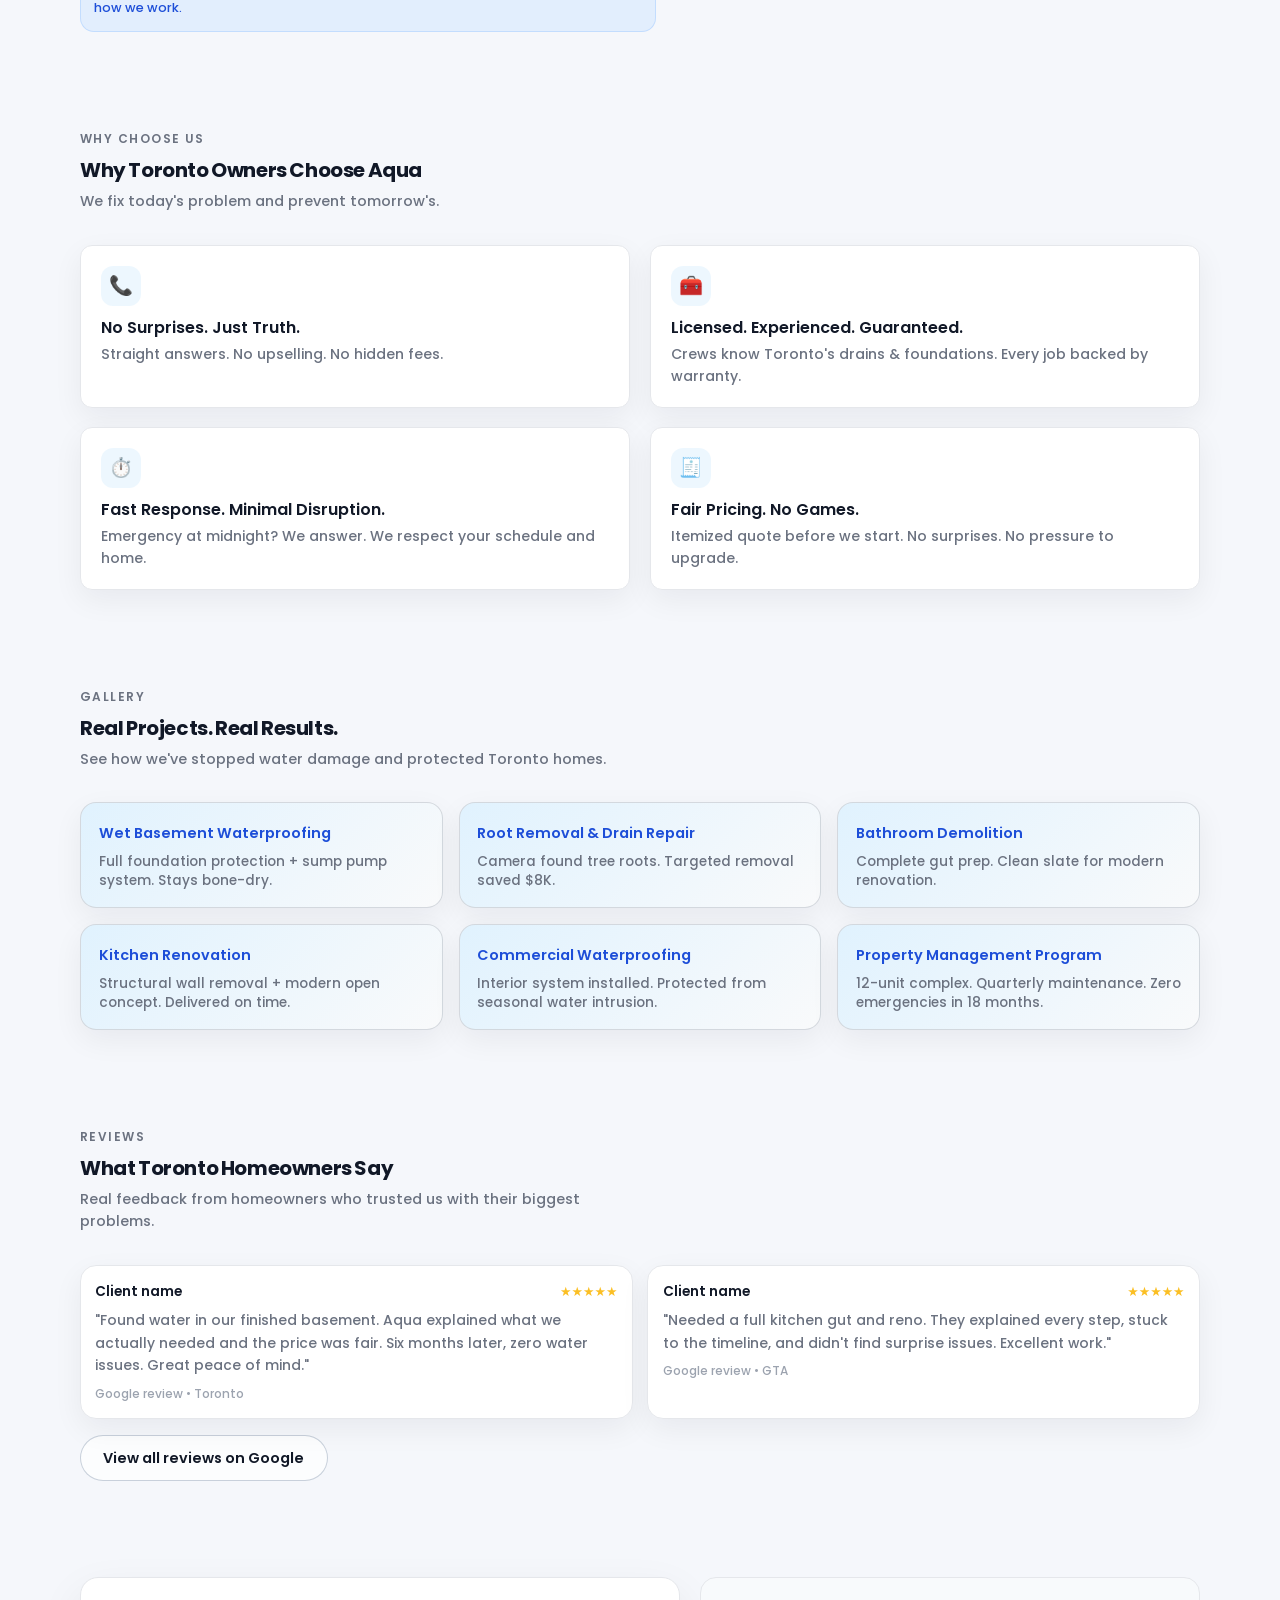
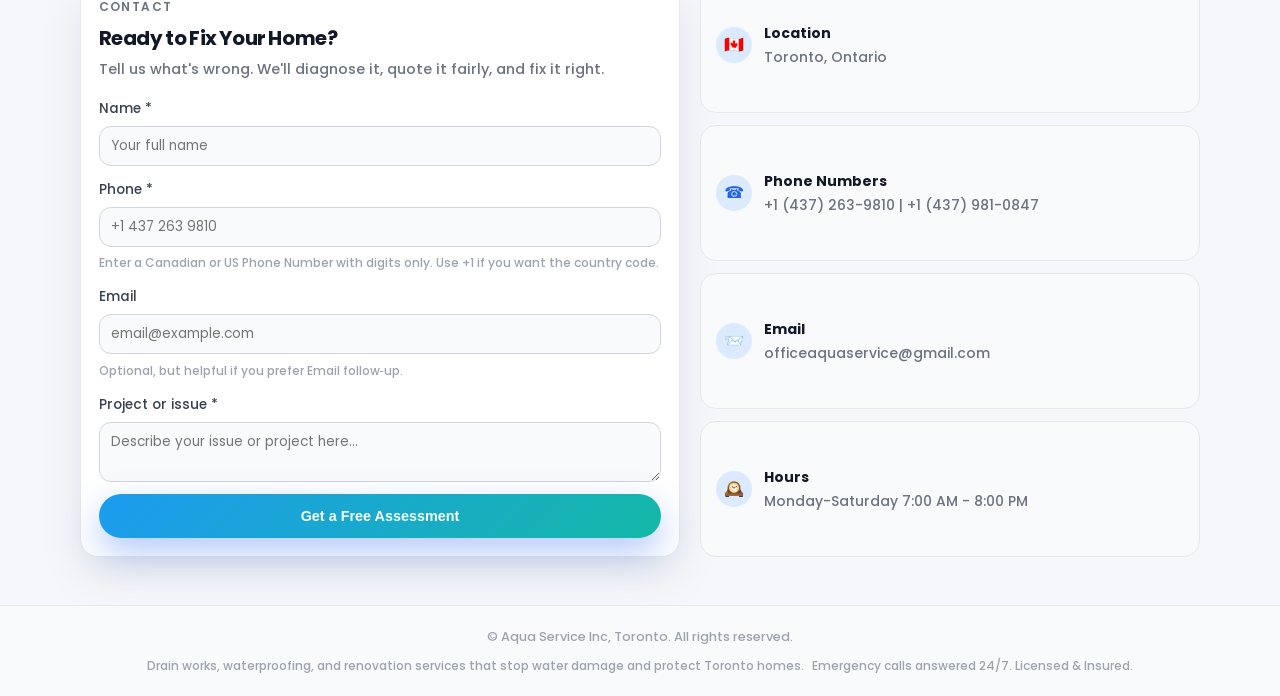
==== commit 7246f685: "g button" ====
--- a/index.html
+++ b/index.html
@@ -580,12 +580,12 @@
                     aria-required="true"
                     pattern="^(\+1)?\d{10}$"
                     maxlength="12"
-                    placeholder="+14372639810"
+                    placeholder="+1 437 263 9810"
                     title="Enter a Canadian or US phone number using digits only."
                     aria-describedby="phone-hint"
                   />
                   <small id="phone-hint">
-                    Enter a Canadian or US phone number with digits only. Use +1
+                    Enter a Canadian or US Phone Number with digits only. Use +1
                     if you want the country code.
                   </small>
                 </div>
@@ -596,10 +596,10 @@
                     name="email"
                     type="email"
                     aria-describedby="email-hint"
-                    placeholder="you@example.com"
+                    placeholder="email@example.com"
                   />
                   <small id="email-hint"
-                    >Optional, but helpful if you prefer email follow‑up.</small
+                    >Optional, but helpful if you prefer Email follow‑up.</small
                   >
                 </div>
                 <div class="field">
@@ -612,7 +612,7 @@
                     name="message"
                     required
                     aria-required="true"
-                    placeholder="Describe your issue or project..."
+                    placeholder="Describe your issue or project here..."
                     minlength="10"
                   ></textarea>
                 </div>
@@ -677,10 +677,9 @@
           <div class="footer-meta">
             <span
               >Drain works, waterproofing, and renovation services that stop
-              water damage and protect Toronto homes.</span
-            >
-
-            <span>Emergency calls answered 24/7. Licensed & insured.</span>
+              water damage and protect Toronto homes.</span>
+
+            <span>Emergency calls answered 24/7. Licensed & Insured.</span>
           </div>
         </div>
       </footer>
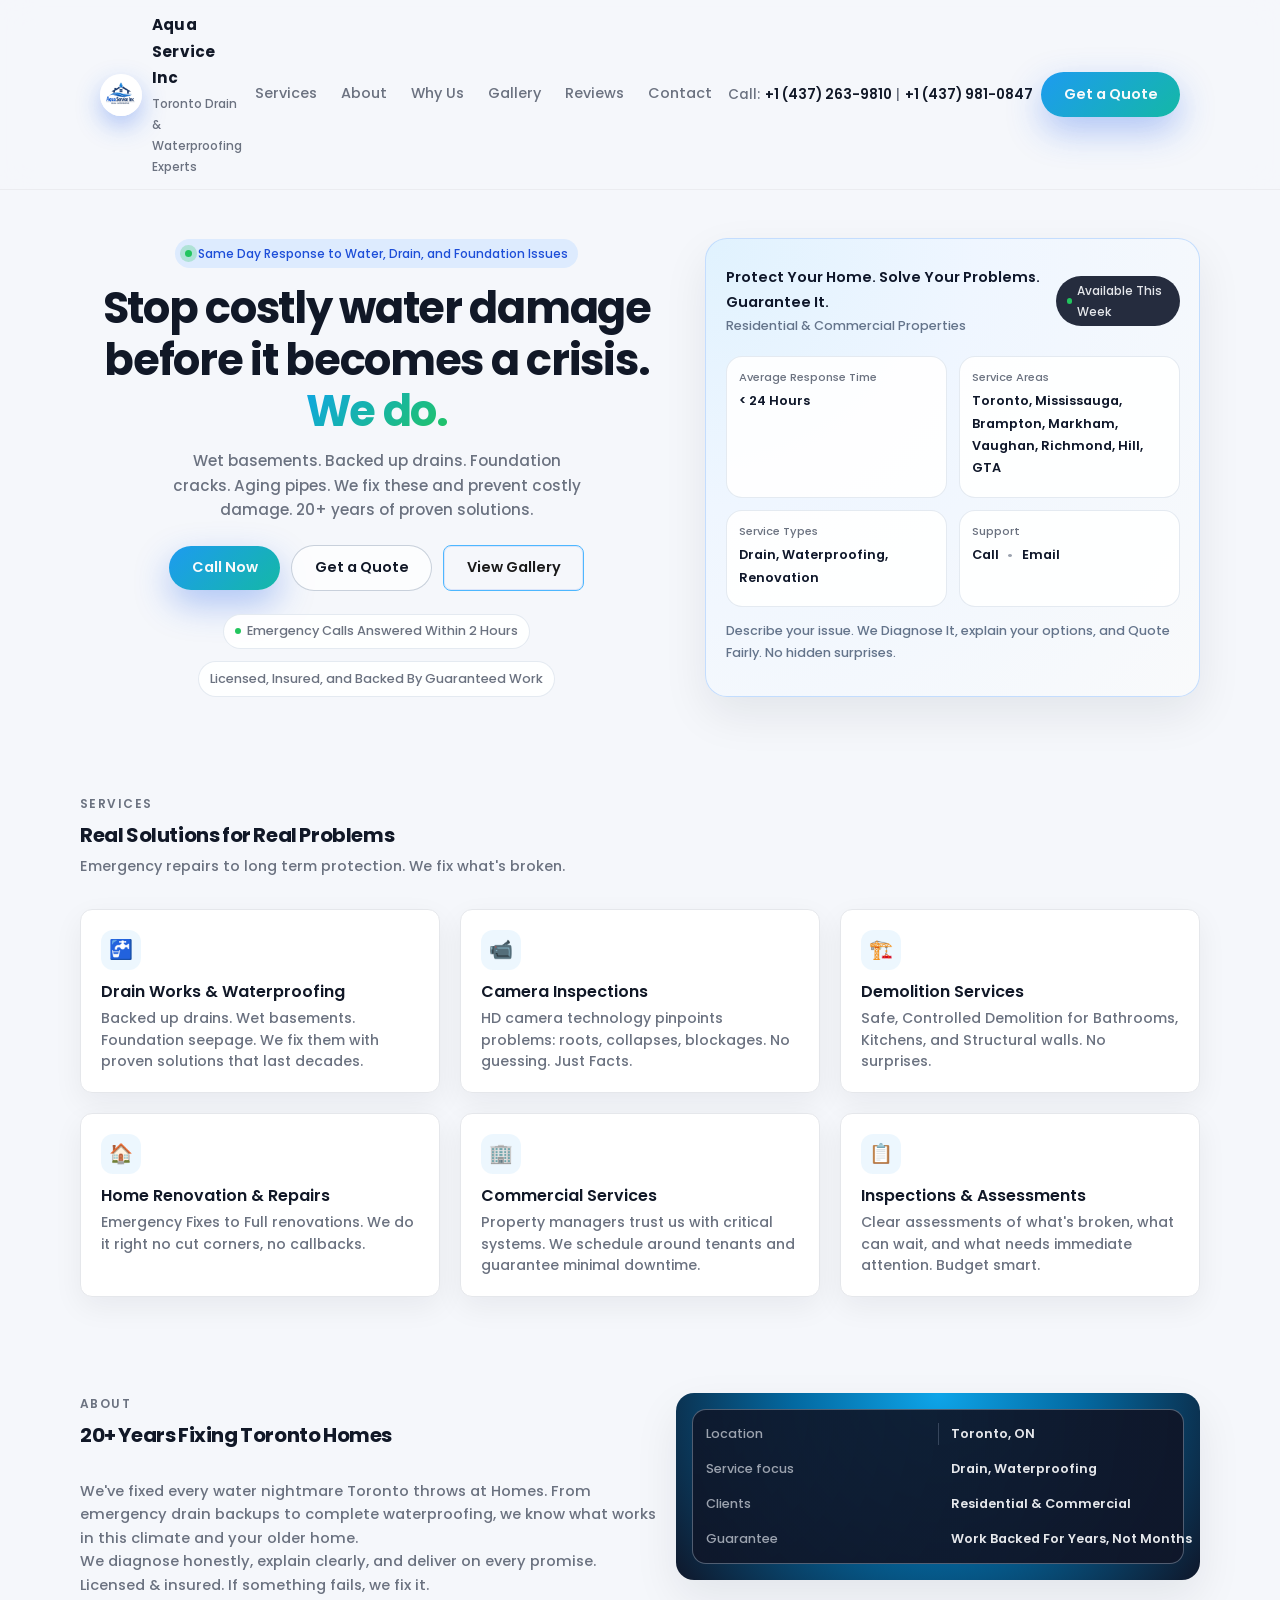
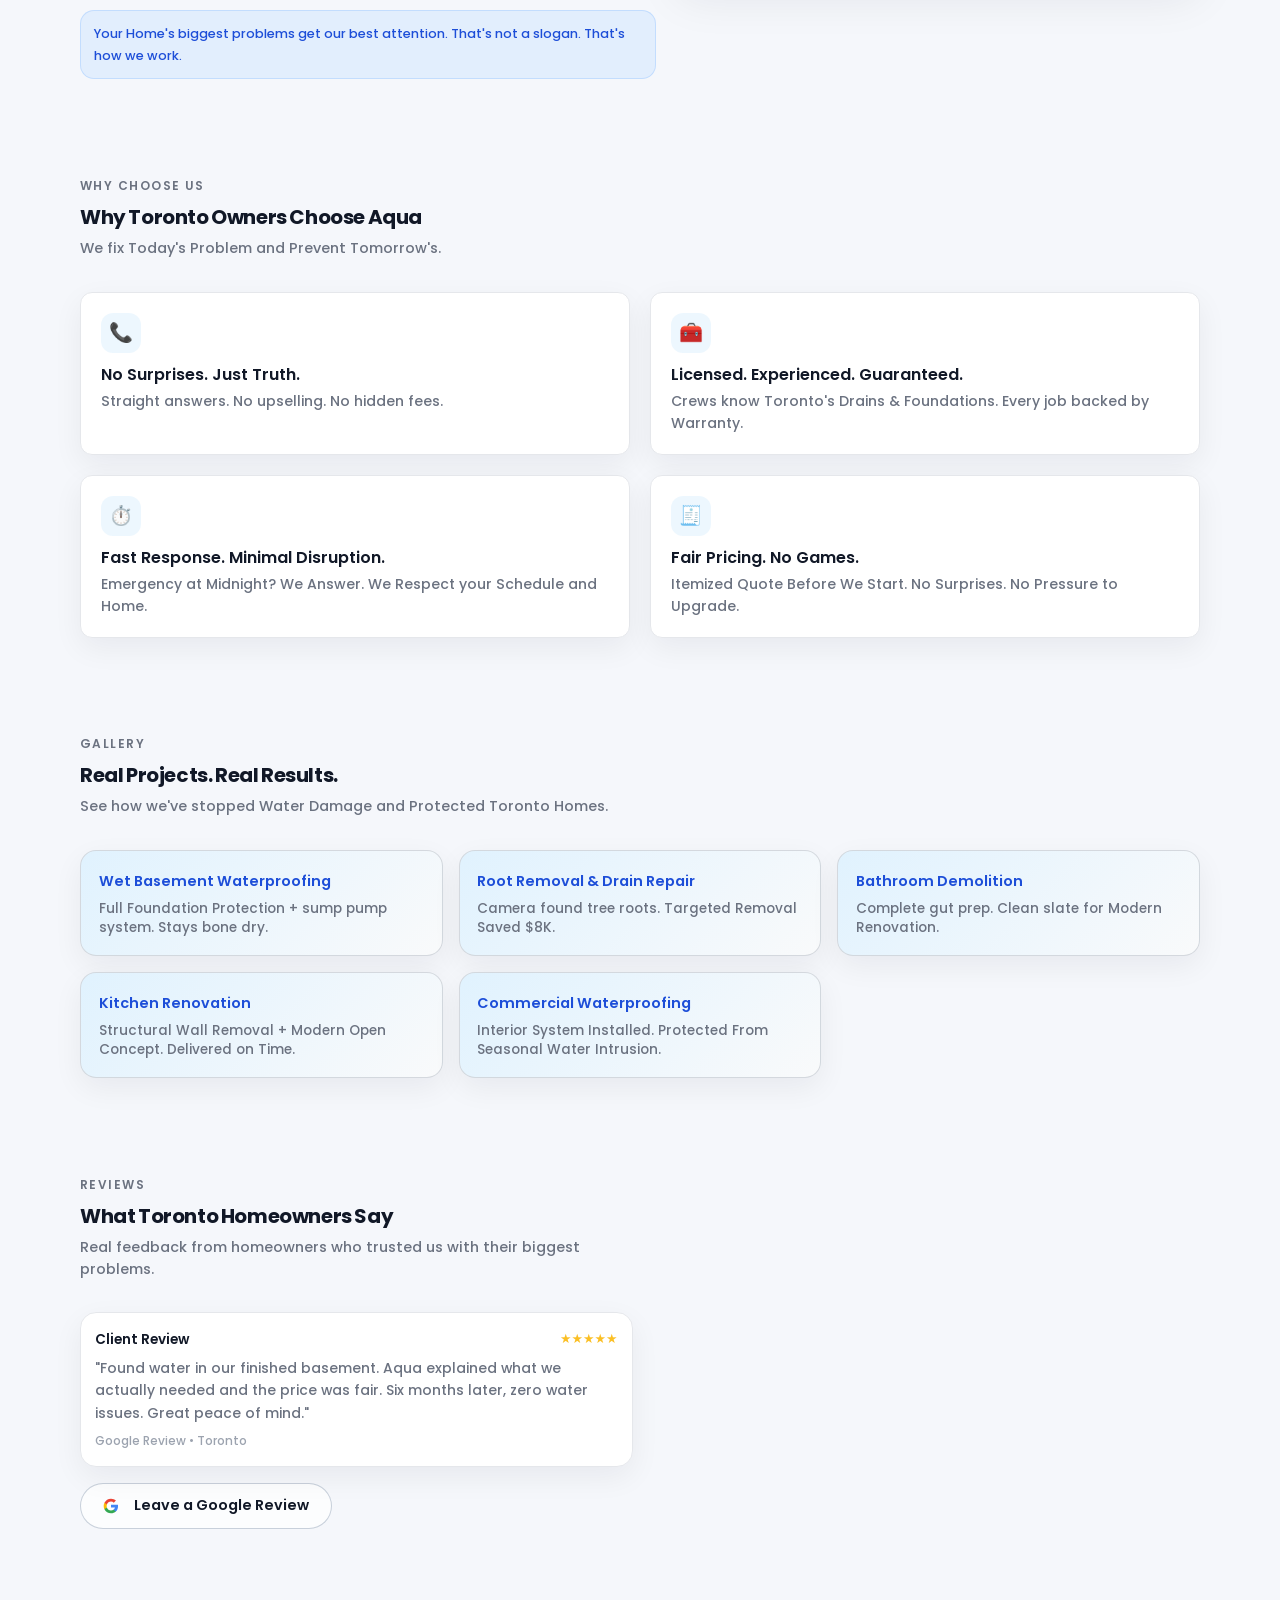
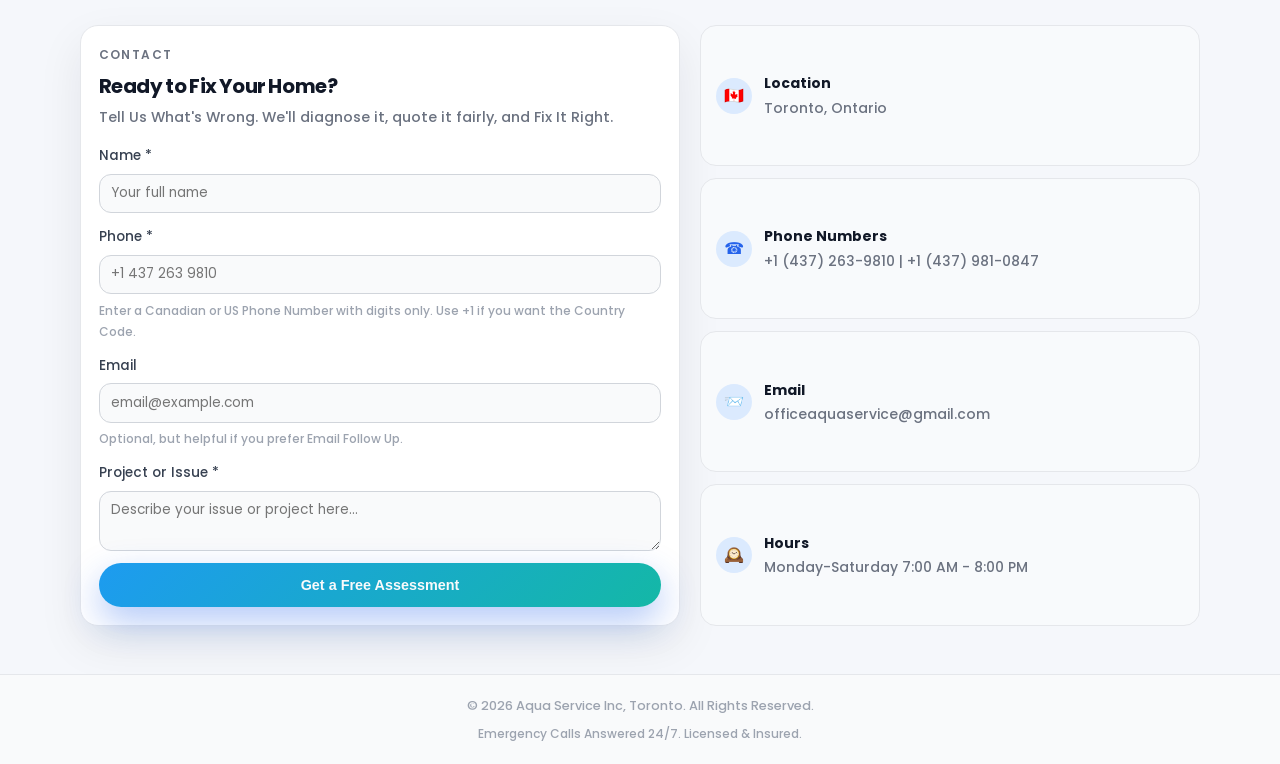
==== commit b84d4400: "Added logo, fixed issues" ====
--- a/index.html
+++ b/index.html
@@ -17,10 +17,11 @@
       content="drain cleaning Toronto, waterproofing GTA, foundation repair Toronto, home renovation GTA, emergency service Toronto, drain cleaning Mississauga, waterproofing Brampton"
     />
     <meta name="author" content="Aqua Service Inc" />
+    <meta name="google-site-verification" content="google120ad3d5dac9b2b3" />
 
     <!-- Favicon and Icons -->
-    <link rel="icon" type="image/x-icon" href="/favicon.ico" />
-    <link rel="canonical" href="https://aquaserviceinc.ca" />
+    <link rel="icon" type="image/svg+xml" href="/favicon.svg" />
+    <link rel="canonical" href="https://aquaservice.ca/" />
 
     <!-- Open Graph / Social Media -->
     <meta property="og:type" content="website" />
@@ -32,14 +33,11 @@
       property="og:description"
       content="Stop wet basements and foundation leaks. 20+ years serving Toronto and GTA with fast, guaranteed solutions."
     />
-    <meta property="og:url" content="https://aquaserviceinc.ca" />
-    <meta
-      property="og:image"
-      content="https://aquaserviceinc.ca/assets/logo.png"
-    />
+    <meta property="og:url" content="https://aquaservice.ca/" />
+    <meta property="og:image" content="https://aquaservice.ca/favicon.svg" />
 
     <!-- Performance: Resource Hints -->
-    <link rel="preconnect" href="https://aquaserviceinc.ca" />
+    <link rel="preconnect" href="https://aquaservice.ca" />
     <link rel="preconnect" href="https://fonts.googleapis.com" />
     <link rel="preconnect" href="https://fonts.gstatic.com" crossorigin />
     <link rel="dns-prefetch" href="https://fonts.googleapis.com" />
@@ -56,15 +54,17 @@
         "@type": "LocalBusiness",
         "name": "Aqua Service Inc",
         "description": "Professional drain works, waterproofing, and renovation services in Toronto",
-        "url": "https://aquaserviceinc.ca",
+        "url": "https://aquaservice.ca/",
         "telephone": "+1-437-263-9810",
         "address": {
           "@type": "PostalAddress",
-          "addressLocality": "Toronto",
+          "streetAddress": "1366 Indian Grove",
+          "addressLocality": "Mississauga",
           "addressRegion": "ON",
-          "postalCode": "M1R 3R2",
+          "postalCode": "L5H 2S6",
           "addressCountry": "CA"
         },
+        "hasMap": "https://maps.app.goo.gl/tocmWnK979qchKmx8",
         "areaServed": [
           {
             "@type": "City",
@@ -92,10 +92,43 @@
           }
         ],
         "priceRange": "$$",
-        "image": "https://aquaserviceinc.ca/assets/logo.png",
-        "ratingValue": "4.9",
-        "reviewCount": "120",
-        "sameAs": [],
+        "image": [
+          "https://aquaservice.ca/favicon.svg",
+          "https://aquaservice.ca/images/Aqua%20Service%20Inc.JPG"
+        ],
+        "aggregateRating": {
+          "@type": "AggregateRating",
+          "ratingValue": "4.9",
+          "reviewCount": "120"
+        },
+        "review": [
+          {
+            "@type": "Review",
+            "author": {
+              "@type": "Person",
+              "name": "Client"
+            },
+            "datePublished": "2025-12-01",
+            "reviewBody": "Found water in our finished basement. Aqua explained what we actually needed and the price was fair. Six months later, zero water issues. Great peace of mind.",
+            "reviewRating": {
+              "@type": "Rating",
+              "ratingValue": "5"
+            }
+          },
+          {
+            "@type": "Review",
+            "author": {
+              "@type": "Person",
+              "name": "Client"
+            },
+            "datePublished": "2025-08-15",
+            "reviewBody": "Needed a full kitchen gut and reno. They explained every step, stuck to the timeline, and didn't find surprise issues. Excellent work.",
+            "reviewRating": {
+              "@type": "Rating",
+              "ratingValue": "5"
+            }
+          }
+        ],
         "openingHoursSpecification": {
           "@type": "OpeningHoursSpecification",
           "dayOfWeek": [
@@ -117,11 +150,17 @@
     <link rel="preload" href="css/style.css" as="style" />
   </head>
   <body>
+    <a href="#top" class="sr-only sr-only-focusable">Skip to main content</a>
     <div class="page">
       <header role="banner">
         <div class="nav">
           <a href="#top" class="logo" aria-label="Aqua Service Inc - Home">
-            <div class="logo-mark">AQ</div>
+            <img
+              src="images/Aqua Service Inc.JPG"
+              alt="Aqua Service Inc Logo"
+              class="logo-mark"
+              decoding="async"
+            />
             <div class="logo-text">
               <span>Aqua Service Inc</span>
               <span>Toronto Drain & Waterproofing Experts</span>
@@ -131,7 +170,7 @@
           <nav class="nav-links" aria-label="Main navigation">
             <a href="#services">Services</a>
             <a href="#about">About</a>
-            <a href="#why">Why us</a>
+            <a href="#why">Why Us</a>
             <a href="gallery.html">Gallery</a>
             <a href="#reviews">Reviews</a>
             <a href="#contact">Contact</a>
@@ -161,49 +200,51 @@
         <nav class="nav-mobile" id="nav-mobile" aria-label="Mobile navigation">
           <a href="#services">Services</a>
           <a href="#about">About</a>
-          <a href="#why">Why us</a>
+          <a href="#why">Why Us</a>
           <a href="gallery.html">Gallery</a>
           <a href="#reviews">Reviews</a>
           <a href="#contact">Contact</a>
-          <a href="tel:+14372639810" class="btn btn-ghost">Call now</a>
+          <a href="tel:+14372639810" class="btn btn-ghost">Call Now</a>
           <a href="#contact" class="btn btn-primary">Get a Quote</a>
         </nav>
       </header>
 
-      <main>
+      <main role="main">
         <!-- HERO -->
         <section class="section hero" id="top">
           <div class="section-inner hero-grid">
             <div class="hero-content">
               <div class="hero-badge">
                 <span class="hero-badge-dot"></span>
-                Same-day response to water, drain, and foundation issues
+                Same Day Response to Water, Drain, and Foundation Issues
               </div>
               <h1 class="hero-title">
                 Stop costly water damage before it becomes a crisis.
                 <span>We do.</span>
               </h1>
               <p class="hero-subtitle">
-                Wet basements. Backed-up drains. Foundation cracks. Aging pipes.
+                Wet basements. Backed up drains. Foundation cracks. Aging pipes.
                 We fix these and prevent costly damage. 20+ years of proven
                 solutions.
               </p>
 
               <div class="hero-cta-row">
                 <a href="tel:+14372639810" class="btn btn-primary">
-                  Call now
+                  Call Now
                 </a>
                 <a href="#contact" class="btn btn-ghost"> Get a Quote </a>
-                <a href="gallery.html" class="btn btn-secondary"> View Gallery </a>
+                <a href="gallery.html" class="btn btn-secondary">
+                  View Gallery
+                </a>
               </div>
 
               <div class="hero-meta">
                 <div class="hero-meta-item">
                   <span class="hero-meta-dot"></span>
-                  Emergency calls answered within 2 hours
+                  Emergency Calls Answered Within 2 Hours
                 </div>
                 <div class="hero-meta-item">
-                  Licensed, insured, and backed by guaranteed work
+                  Licensed, Insured, and Backed By Guaranteed Work
                 </div>
               </div>
             </div>
@@ -215,35 +256,35 @@
                     Protect Your Home. Solve Your Problems. Guarantee It.
                   </div>
                   <div class="hero-card-sub">
-                    Residential & commercial properties
+                    Residential & Commercial Properties
                   </div>
                 </div>
                 <div class="hero-chip">
                   <span></span>
-                  Available this week
+                  Available This Week
                 </div>
               </div>
 
               <div class="hero-card-grid">
                 <div class="hero-stat">
-                  <div class="hero-stat-label">Average response time</div>
-                  <div class="hero-stat-value">&lt; 24 hours</div>
+                  <div class="hero-stat-label">Average Response Time</div>
+                  <div class="hero-stat-value">&lt; 24 Hours</div>
                 </div>
                 <div class="hero-stat">
-                  <div class="hero-stat-label">Service areas</div>
+                  <div class="hero-stat-label">Service Areas</div>
                   <div class="hero-stat-value">
                     <a
                       href="https://www.google.com/maps/search/Toronto+GTA"
                       target="_blank"
                       rel="noopener noreferrer"
                     >
-                      Toronto, Mississauga, Brampton, Markham, Vaughan, Richmond
-                      Hill
+                      Toronto, Mississauga, Brampton, Markham, Vaughan,
+                      Richmond, Hill, GTA
                     </a>
                   </div>
                 </div>
                 <div class="hero-stat">
-                  <div class="hero-stat-label">Service types</div>
+                  <div class="hero-stat-label">Service Types</div>
                   <div class="hero-stat-value">
                     Drain, Waterproofing, Renovation
                   </div>
@@ -259,8 +300,8 @@
               </div>
 
               <p class="hero-tagline">
-                Describe your issue. We diagnose it, explain your options, and
-                quote fairly. No hidden surprises.
+                Describe your issue. We Diagnose It, explain your options, and
+                Quote Fairly. No hidden surprises.
               </p>
             </aside>
           </div>
@@ -273,7 +314,7 @@
               <div class="section-kicker">Services</div>
               <h2 class="section-title">Real Solutions for Real Problems</h2>
               <p class="section-subtitle">
-                Emergency repairs to long-term protection. We fix what's broken.
+                Emergency repairs to long term protection. We fix what's broken.
               </p>
             </div>
 
@@ -282,7 +323,7 @@
                 <div class="card-icon">🚰</div>
                 <h3 class="card-title">Drain Works & Waterproofing</h3>
                 <p class="card-text">
-                  Backed-up drains. Wet basements. Foundation seepage. We fix
+                  Backed up drains. Wet basements. Foundation seepage. We fix
                   them with proven solutions that last decades.
                 </p>
               </article>
@@ -292,7 +333,7 @@
                 <h3 class="card-title">Camera Inspections</h3>
                 <p class="card-text">
                   HD camera technology pinpoints problems: roots, collapses,
-                  blockages. No guessing. Just facts.
+                  blockages. No guessing. Just Facts.
                 </p>
               </article>
 
@@ -300,8 +341,8 @@
                 <div class="card-icon">🏗️</div>
                 <h3 class="card-title">Demolition Services</h3>
                 <p class="card-text">
-                  Safe, controlled demolition for bathrooms, kitchens, and
-                  structural walls. No surprises.
+                  Safe, Controlled Demolition for Bathrooms, Kitchens, and
+                  Structural walls. No surprises.
                 </p>
               </article>
 
@@ -309,7 +350,7 @@
                 <div class="card-icon">🏠</div>
                 <h3 class="card-title">Home Renovation & Repairs</h3>
                 <p class="card-text">
-                  Emergency fixes to full renovations. We do it right—no cut
+                  Emergency Fixes to Full renovations. We do it right no cut
                   corners, no callbacks.
                 </p>
               </article>
@@ -344,7 +385,7 @@
                 <h2 class="section-title">20+ Years Fixing Toronto Homes</h2>
               </div>
               <p class="about-text">
-                We've fixed every water nightmare Toronto throws at homes. From
+                We've fixed every water nightmare Toronto throws at Homes. From
                 emergency drain backups to complete waterproofing, we know what
                 works in this climate and your older home.
               </p>
@@ -353,7 +394,7 @@
                 promise. Licensed & insured. If something fails, we fix it.
               </p>
               <div class="about-highlight">
-                Your home's biggest problems get our best attention. That's not
+                Your Home's biggest problems get our best attention. That's not
                 a slogan. That's how we work.
               </div>
             </div>
@@ -377,7 +418,7 @@
                 <div class="about-media-row">
                   <span class="about-media-label">Guarantee</span>
                   <span class="about-media-value"
-                    >Work backed for years, not months</span
+                    >Work Backed For Years, Not Months</span
                   >
                 </div>
               </div>
@@ -389,10 +430,10 @@
         <section class="section" id="why">
           <div class="section-inner">
             <div class="section-header">
-              <div class="section-kicker">Why choose us</div>
+              <div class="section-kicker">Why Choose Us</div>
               <h2 class="section-title">Why Toronto Owners Choose Aqua</h2>
               <p class="section-subtitle">
-                We fix today's problem and prevent tomorrow's.
+                We fix Today's Problem and Prevent Tomorrow's.
               </p>
             </div>
 
@@ -409,8 +450,8 @@
                 <div class="card-icon">🧰</div>
                 <h3 class="card-title">Licensed. Experienced. Guaranteed.</h3>
                 <p class="card-text">
-                  Crews know Toronto's drains & foundations. Every job backed by
-                  warranty.
+                  Crews know Toronto's Drains & Foundations. Every job backed by
+                  Warranty.
                 </p>
               </article>
 
@@ -418,8 +459,8 @@
                 <div class="card-icon">⏱️</div>
                 <h3 class="card-title">Fast Response. Minimal Disruption.</h3>
                 <p class="card-text">
-                  Emergency at midnight? We answer. We respect your schedule and
-                  home.
+                  Emergency at Midnight? We Answer. We Respect your Schedule and
+                  Home.
                 </p>
               </article>
 
@@ -427,8 +468,8 @@
                 <div class="card-icon">🧾</div>
                 <h3 class="card-title">Fair Pricing. No Games.</h3>
                 <p class="card-text">
-                  Itemized quote before we start. No surprises. No pressure to
-                  upgrade.
+                  Itemized Quote Before We Start. No Surprises. No Pressure to
+                  Upgrade.
                 </p>
               </article>
             </div>
@@ -442,7 +483,7 @@
               <div class="section-kicker">Gallery</div>
               <h2 class="section-title">Real Projects. Real Results.</h2>
               <p class="section-subtitle">
-                See how we've stopped water damage and protected Toronto homes.
+                See how we've stopped Water Damage and Protected Toronto Homes.
               </p>
             </div>
 
@@ -450,38 +491,38 @@
               <div class="gallery-item">
                 <strong>Wet Basement Waterproofing</strong>
                 <p>
-                  Full foundation protection + sump pump system. Stays bone-dry.
+                  Full Foundation Protection + sump pump system. Stays bone dry.
                 </p>
               </div>
               <div class="gallery-item">
                 <strong>Root Removal & Drain Repair</strong>
-                <p>Camera found tree roots. Targeted removal saved $8K.</p>
+                <p>Camera found tree roots. Targeted Removal Saved $8K.</p>
               </div>
               <div class="gallery-item">
                 <strong>Bathroom Demolition</strong>
-                <p>Complete gut prep. Clean slate for modern renovation.</p>
+                <p>Complete gut prep. Clean slate for Modern Renovation.</p>
               </div>
               <div class="gallery-item">
                 <strong>Kitchen Renovation</strong>
                 <p>
-                  Structural wall removal + modern open concept. Delivered on
-                  time.
+                  Structural Wall Removal + Modern Open Concept. Delivered on
+                  Time.
                 </p>
               </div>
               <div class="gallery-item">
                 <strong>Commercial Waterproofing</strong>
                 <p>
-                  Interior system installed. Protected from seasonal water
-                  intrusion.
-                </p>
-              </div>
-              <div class="gallery-item">
+                  Interior System Installed. Protected From Seasonal Water
+                  Intrusion.
+                </p>
+              </div>
+              <!-- <div class="gallery-item">
                 <strong>Property Management Program</strong>
                 <p>
-                  12-unit complex. Quarterly maintenance. Zero emergencies in 18
-                  months.
-                </p>
-              </div>
+                  12 Unit Complex. Quarterly Maintenance. Zero Emergencies in 18
+                  Months.
+                </p>
+              </div> -->
             </div>
           </div>
         </section>
@@ -501,7 +542,7 @@
             <div class="reviews-grid">
               <article class="review-card">
                 <div class="review-header">
-                  <div class="review-name">Client name</div>
+                  <div class="review-name">Client Review</div>
                   <div class="review-stars">★★★★★</div>
                 </div>
                 <p class="review-text">
@@ -509,25 +550,53 @@
                   actually needed and the price was fair. Six months later, zero
                   water issues. Great peace of mind."
                 </p>
-                <div class="review-meta">Google review • Toronto</div>
-              </article>
-
-              <article class="review-card">
+                <div class="review-meta">Google Review • Toronto</div>
+              </article>
+
+              <!-- <article class="review-card">
                 <div class="review-header">
-                  <div class="review-name">Client name</div>
+                  <div class="review-name">Client Review</div>
                   <div class="review-stars">★★★★★</div>
-                </div>
-                <p class="review-text">
+                </div> -->
+                <!-- <p class="review-text">
                   "Needed a full kitchen gut and reno. They explained every
                   step, stuck to the timeline, and didn't find surprise issues.
                   Excellent work."
-                </p>
-                <div class="review-meta">Google review • GTA</div>
+                </p> -->
+                <!-- <div class="review-meta">Google Review • GTA</div> -->
               </article>
             </div>
 
             <div style="margin-top: 1rem">
-              <a href="#" class="btn btn-ghost">View all reviews on Google</a>
+              <a
+                href="https://maps.app.goo.gl/tocmWnK979qchKmx8"
+                class="btn btn-ghost"
+                target="_blank"
+                rel="noopener noreferrer"
+                ><svg
+                  width="16"
+                  height="16"
+                  viewBox="0 0 24 24"
+                  style="margin-right: 8px; vertical-align: middle"
+                >
+                  <path
+                    fill="#4285F4"
+                    d="M22.56 12.25c0-.78-.07-1.53-.2-2.25H12v4.26h5.92c-.26 1.37-1.04 2.53-2.21 3.31v2.77h3.57c2.08-1.92 3.28-4.74 3.28-8.09z"
+                  />
+                  <path
+                    fill="#34A853"
+                    d="M12 23c2.97 0 5.46-.98 7.28-2.66l-3.57-2.77c-.98.66-2.23 1.06-3.71 1.06-2.86 0-5.29-1.93-6.16-4.53H2.18v2.84C3.99 20.53 7.7 23 12 23z"
+                  />
+                  <path
+                    fill="#FBBC05"
+                    d="M5.84 14.09c-.22-.66-.35-1.36-.35-2.09s.13-1.43.35-2.09V7.07H2.18C1.43 8.55 1 10.22 1 12s.43 3.45 1.18 4.93l2.85-2.22.81-.62z"
+                  />
+                  <path
+                    fill="#EA4335"
+                    d="M12 5.38c1.62 0 3.06.56 4.21 1.64l3.15-3.15C17.45 2.09 14.97 1 12 1 7.7 1 3.99 3.47 2.18 7.07l3.66 2.84c.87-2.6 3.3-4.53 6.16-4.53z"
+                  /></svg
+                >Leave a Google Review</a
+              >
             </div>
           </div>
         </section>
@@ -540,8 +609,8 @@
                 <div class="section-kicker">Contact</div>
                 <h2 class="section-title">Ready to Fix Your Home?</h2>
                 <p class="section-subtitle">
-                  Tell us what's wrong. We'll diagnose it, quote it fairly, and
-                  fix it right.
+                  Tell Us What's Wrong. We'll diagnose it, quote it fairly, and
+                  Fix It Right.
                 </p>
               </div>
 
@@ -550,10 +619,18 @@
                 name="contact"
                 method="POST"
                 data-netlify="true"
+                netlify-honeypot="bot-field"
+                action="/thanks/"
                 novalidate
                 aria-label="Contact form"
               >
                 <input type="hidden" name="form-name" value="contact" />
+                <p class="sr-only">
+                  <label>
+                    Don’t fill this out if you’re human:
+                    <input name="bot-field" />
+                  </label>
+                </p>
                 <div class="field">
                   <label for="name"
                     >Name <span aria-label="required">*</span></label
@@ -586,7 +663,7 @@
                   />
                   <small id="phone-hint">
                     Enter a Canadian or US Phone Number with digits only. Use +1
-                    if you want the country code.
+                    if you want the Country Code.
                   </small>
                 </div>
                 <div class="field">
@@ -599,12 +676,12 @@
                     placeholder="email@example.com"
                   />
                   <small id="email-hint"
-                    >Optional, but helpful if you prefer Email follow‑up.</small
+                    >Optional, but helpful if you prefer Email Follow Up.</small
                   >
                 </div>
                 <div class="field">
                   <label for="message"
-                    >Project or issue
+                    >Project or Issue
                     <span aria-label="required">*</span></label
                   >
                   <textarea
@@ -631,7 +708,14 @@
                 <div class="contact-info-icon">🇨🇦</div>
                 <div>
                   <div><strong>Location</strong></div>
-                  <div>Toronto, Ontario</div>
+                  <a
+                    href="https://maps.app.goo.gl/tocmWnK979qchKmx8"
+                    target="_blank"
+                    rel="noopener noreferrer"
+                    style="text-decoration: none; color: inherit"
+                  >
+                    <div>Toronto, Ontario</div>
+                  </a>
                 </div>
               </div>
 
@@ -673,13 +757,13 @@
 
       <footer>
         <div class="footer-inner">
-          <div>© Aqua Service Inc, Toronto. All rights reserved.</div>
+          <div>© 2026 Aqua Service Inc, Toronto. All Rights Reserved.</div>
           <div class="footer-meta">
-            <span
+            <!-- <span
               >Drain works, waterproofing, and renovation services that stop
-              water damage and protect Toronto homes.</span>
-
-            <span>Emergency calls answered 24/7. Licensed & Insured.</span>
+              water damage and protect Toronto homes.</span> -->
+
+            <span>Emergency Calls Answered 24/7. Licensed & Insured.</span>
           </div>
         </div>
       </footer>
--- a/css/style.css
+++ b/css/style.css
@@ -49,6 +49,19 @@
   text-decoration: none;
 }
 
+/* Accessible visually-hidden helper (Netlify honeypot, screen reader text) */
+.sr-only {
+  position: absolute !important;
+  width: 1px !important;
+  height: 1px !important;
+  padding: 0 !important;
+  margin: -1px !important;
+  overflow: hidden !important;
+  clip: rect(0, 0, 0, 0) !important;
+  white-space: nowrap !important;
+  border: 0 !important;
+}
+
 /* Performance: GPU acceleration & animations */
 @keyframes fadeIn {
   from {
@@ -107,21 +120,11 @@
 }
 
 .logo-mark {
-  width: 32px;
-  height: 32px;
+  width: 42px;
+  height: 42px;
   border-radius: 999px;
-  background: radial-gradient(
-    circle at 30% 20%,
-    #38bdf8,
-    #0ea5e9 45%,
-    #0369a1 100%
-  );
-  display: flex;
-  align-items: center;
-  justify-content: center;
-  color: #e0f2fe;
-  font-weight: 700;
-  font-size: 0.9rem;
+  display: block;
+  object-fit: cover;
   box-shadow: 0 10px 25px rgba(37, 99, 235, 0.35);
 }
 
@@ -140,6 +143,34 @@
 .logo-text span:last-child {
   font-size: 0.75rem;
   color: var(--muted);
+}
+
+/* Accessibility */
+.sr-only {
+  position: absolute;
+  width: 1px;
+  height: 1px;
+  padding: 0;
+  margin: -1px;
+  overflow: hidden;
+  clip: rect(0, 0, 0, 0);
+  white-space: nowrap;
+  border: 0;
+}
+
+.sr-only-focusable:focus {
+  position: static;
+  width: auto;
+  height: auto;
+  padding: 0.5rem;
+  margin: 0;
+  overflow: visible;
+  clip: auto;
+  white-space: normal;
+  background: var(--primary);
+  color: white;
+  text-decoration: none;
+  z-index: 1000;
 }
 
 .nav-links {
@@ -209,16 +240,18 @@
 }
 
 .btn-secondary {
-  background: #f8fafc;
-  color: #14afce;
-  border: 1px solid rgba(37, 99, 235, 0.22);
+  background-color: transparent;
+  color: #1a1a1a;
+  border: 1.5px solid #4db7ff;
   box-shadow: inset 0 0 0 1px rgba(37, 99, 235, 0.12);
+  border-radius: 8px;
+  transition: all 0.25s ease-in-out;
 }
 
 .btn-secondary:hover {
   transform: translateY(-1px);
-  background: #eff6ff;
-  box-shadow: 0 12px 28px rgba(37, 99, 235, 0.18);
+  background-color: #6fd4ff;
+  box-shadow: 0 8px 20px rgba(79, 183, 255, 0.25);
 }
 
 .btn-ghost {
--- a/css/style.css
+++ b/css/style.css
@@ -49,6 +49,19 @@
   text-decoration: none;
 }
 
+/* Accessible visually-hidden helper (Netlify honeypot, screen reader text) */
+.sr-only {
+  position: absolute !important;
+  width: 1px !important;
+  height: 1px !important;
+  padding: 0 !important;
+  margin: -1px !important;
+  overflow: hidden !important;
+  clip: rect(0, 0, 0, 0) !important;
+  white-space: nowrap !important;
+  border: 0 !important;
+}
+
 /* Performance: GPU acceleration & animations */
 @keyframes fadeIn {
   from {
@@ -107,21 +120,11 @@
 }
 
 .logo-mark {
-  width: 32px;
-  height: 32px;
+  width: 42px;
+  height: 42px;
   border-radius: 999px;
-  background: radial-gradient(
-    circle at 30% 20%,
-    #38bdf8,
-    #0ea5e9 45%,
-    #0369a1 100%
-  );
-  display: flex;
-  align-items: center;
-  justify-content: center;
-  color: #e0f2fe;
-  font-weight: 700;
-  font-size: 0.9rem;
+  display: block;
+  object-fit: cover;
   box-shadow: 0 10px 25px rgba(37, 99, 235, 0.35);
 }
 
@@ -140,6 +143,34 @@
 .logo-text span:last-child {
   font-size: 0.75rem;
   color: var(--muted);
+}
+
+/* Accessibility */
+.sr-only {
+  position: absolute;
+  width: 1px;
+  height: 1px;
+  padding: 0;
+  margin: -1px;
+  overflow: hidden;
+  clip: rect(0, 0, 0, 0);
+  white-space: nowrap;
+  border: 0;
+}
+
+.sr-only-focusable:focus {
+  position: static;
+  width: auto;
+  height: auto;
+  padding: 0.5rem;
+  margin: 0;
+  overflow: visible;
+  clip: auto;
+  white-space: normal;
+  background: var(--primary);
+  color: white;
+  text-decoration: none;
+  z-index: 1000;
 }
 
 .nav-links {
@@ -209,16 +240,18 @@
 }
 
 .btn-secondary {
-  background: #f8fafc;
-  color: #14afce;
-  border: 1px solid rgba(37, 99, 235, 0.22);
+  background-color: transparent;
+  color: #1a1a1a;
+  border: 1.5px solid #4db7ff;
   box-shadow: inset 0 0 0 1px rgba(37, 99, 235, 0.12);
+  border-radius: 8px;
+  transition: all 0.25s ease-in-out;
 }
 
 .btn-secondary:hover {
   transform: translateY(-1px);
-  background: #eff6ff;
-  box-shadow: 0 12px 28px rgba(37, 99, 235, 0.18);
+  background-color: #6fd4ff;
+  box-shadow: 0 8px 20px rgba(79, 183, 255, 0.25);
 }
 
 .btn-ghost {
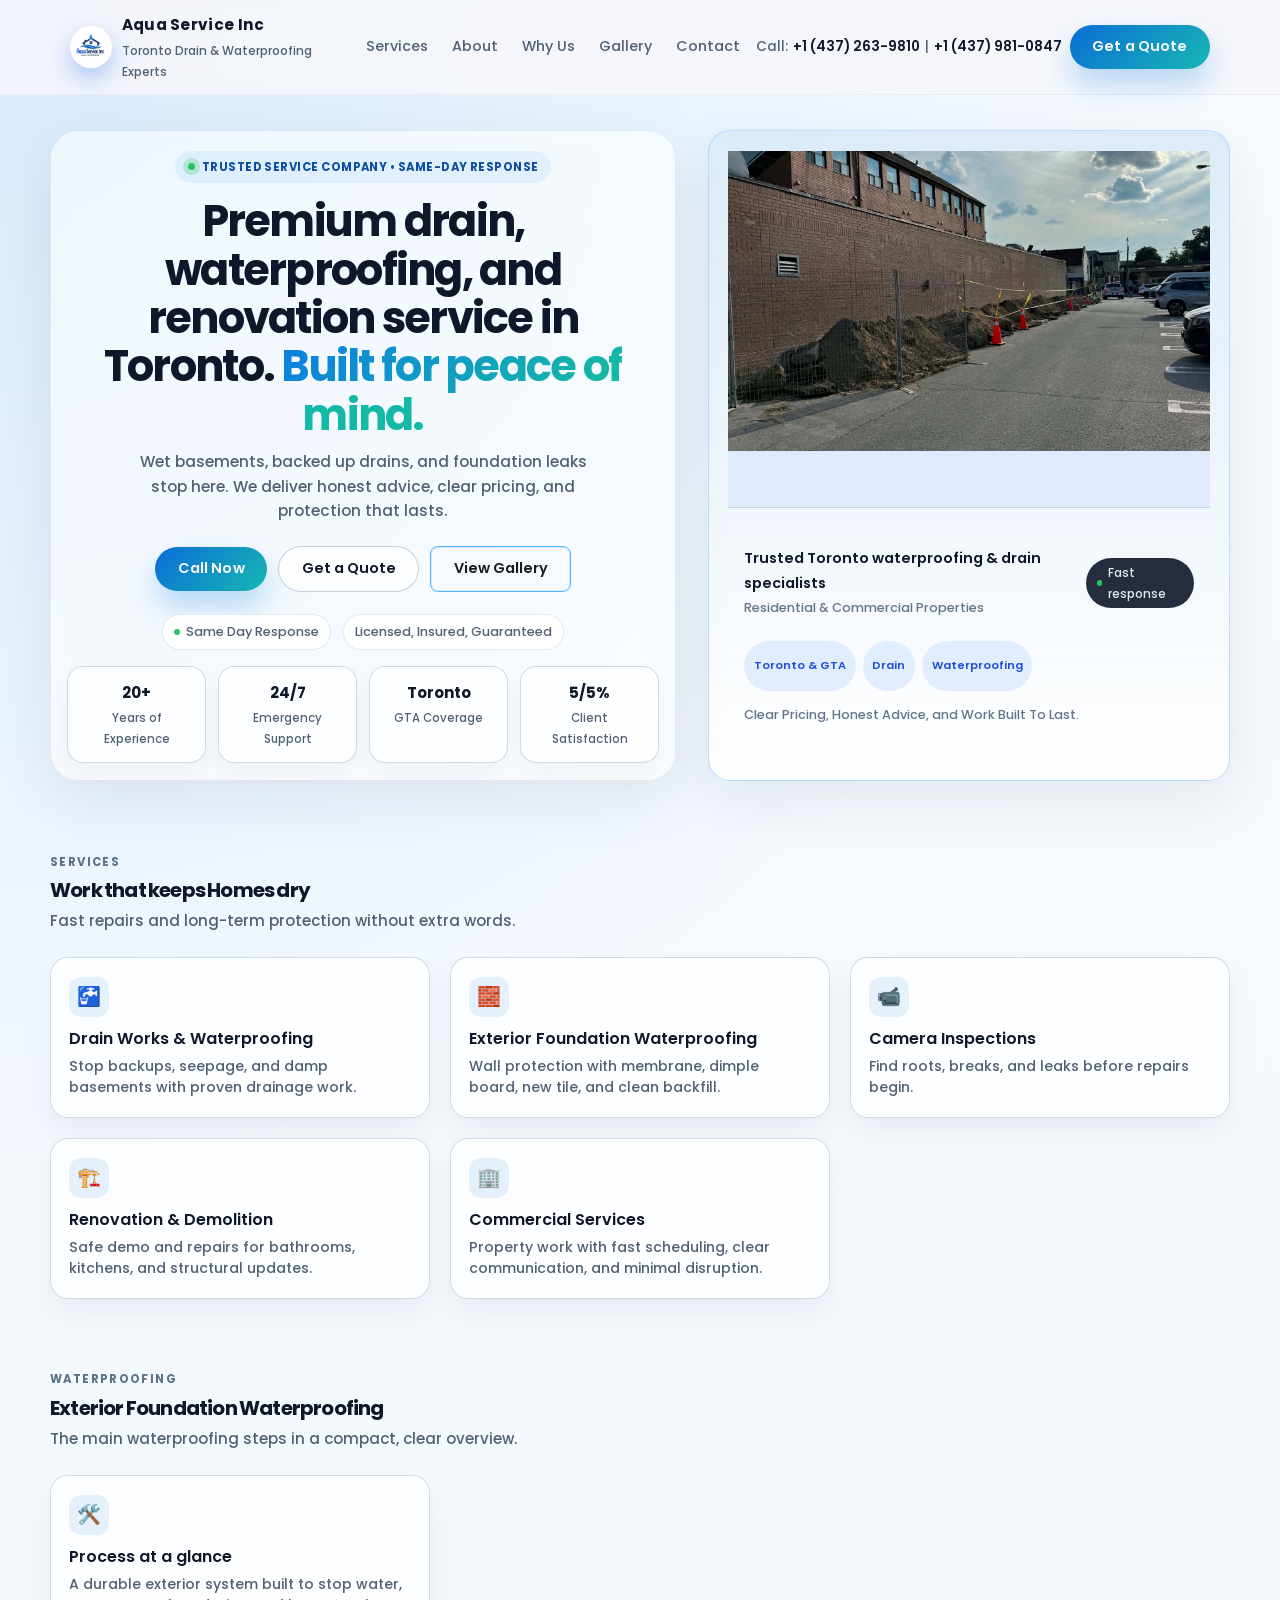
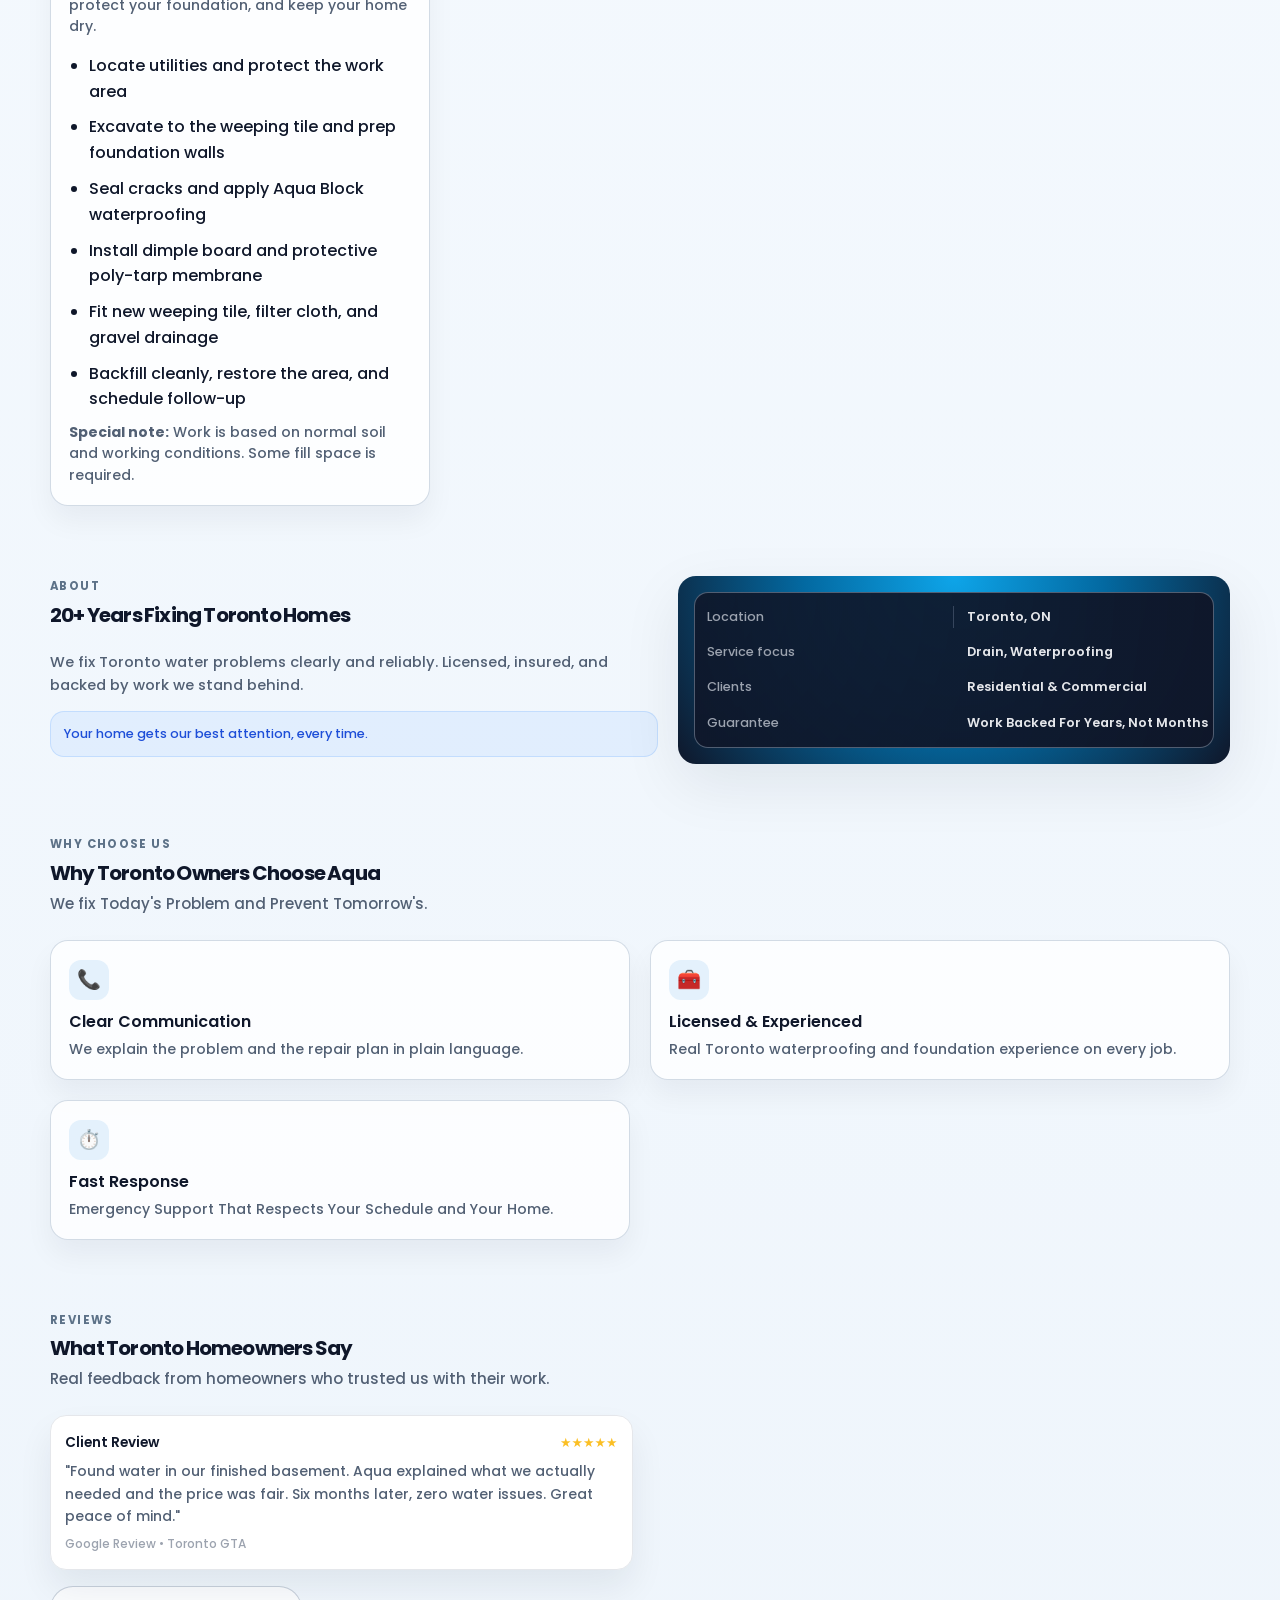
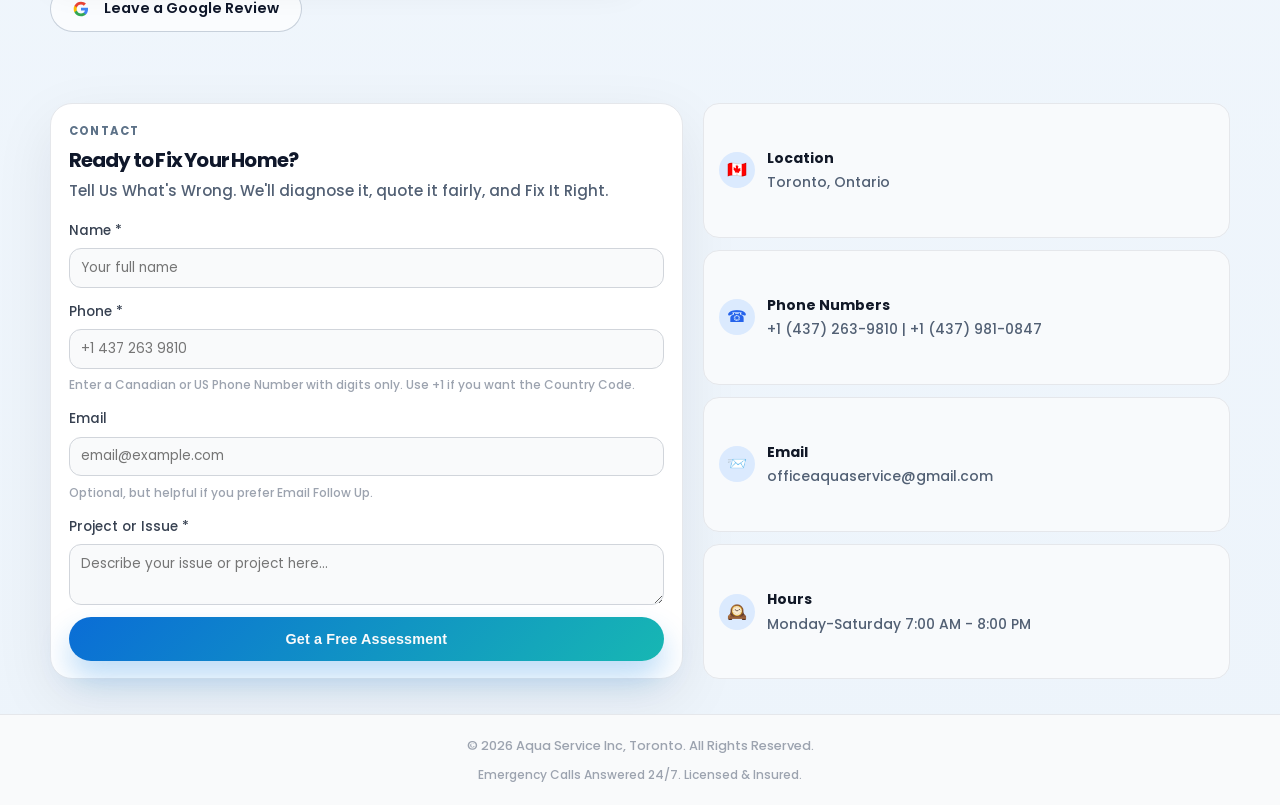
==== commit c5b066dc: "addet photo" ====
--- a/index.html
+++ b/index.html
@@ -94,7 +94,7 @@
         "priceRange": "$$",
         "image": [
           "https://aquaservice.ca/favicon.svg",
-          "https://aquaservice.ca/images/Aqua%20Service%20Inc.JPG"
+          "https://aquaservice.ca/images/aqua-service-inc.jpg"
         ],
         "aggregateRating": {
           "@type": "AggregateRating",
@@ -156,7 +156,7 @@
         <div class="nav">
           <a href="#top" class="logo" aria-label="Aqua Service Inc - Home">
             <img
-              src="images/Aqua Service Inc.JPG"
+              src="images/aqua-service-inc.jpg"
               alt="Aqua Service Inc Logo"
               class="logo-mark"
               decoding="async"
@@ -172,7 +172,6 @@
             <a href="#about">About</a>
             <a href="#why">Why Us</a>
             <a href="gallery.html">Gallery</a>
-            <a href="#reviews">Reviews</a>
             <a href="#contact">Contact</a>
           </nav>
 
@@ -202,7 +201,6 @@
           <a href="#about">About</a>
           <a href="#why">Why Us</a>
           <a href="gallery.html">Gallery</a>
-          <a href="#reviews">Reviews</a>
           <a href="#contact">Contact</a>
           <a href="tel:+14372639810" class="btn btn-ghost">Call Now</a>
           <a href="#contact" class="btn btn-primary">Get a Quote</a>
@@ -216,16 +214,16 @@
             <div class="hero-content">
               <div class="hero-badge">
                 <span class="hero-badge-dot"></span>
-                Same Day Response to Water, Drain, and Foundation Issues
+                Trusted Service Company • Same-Day Response
               </div>
               <h1 class="hero-title">
-                Stop costly water damage before it becomes a crisis.
-                <span>We do.</span>
+                Premium drain, waterproofing, and renovation service in Toronto.
+                <span>Built for peace of mind.</span>
               </h1>
               <p class="hero-subtitle">
-                Wet basements. Backed up drains. Foundation cracks. Aging pipes.
-                We fix these and prevent costly damage. 20+ years of proven
-                solutions.
+                Wet basements, backed up drains, and foundation leaks stop here.
+                We deliver honest advice, clear pricing, and protection that
+                lasts.
               </p>
 
               <div class="hero-cta-row">
@@ -241,68 +239,69 @@
               <div class="hero-meta">
                 <div class="hero-meta-item">
                   <span class="hero-meta-dot"></span>
-                  Emergency Calls Answered Within 2 Hours
-                </div>
-                <div class="hero-meta-item">
-                  Licensed, Insured, and Backed By Guaranteed Work
-                </div>
-              </div>
-            </div>
-
-            <aside class="hero-card" aria-label="Service overview">
-              <div class="hero-card-header">
-                <div>
-                  <div class="hero-card-title">
-                    Protect Your Home. Solve Your Problems. Guarantee It.
+                  Same Day Response
+                </div>
+                <div class="hero-meta-item">Licensed, Insured, Guaranteed</div>
+              </div>
+
+              <div class="trust-strip" aria-label="Trust indicators">
+                <div class="trust-item">
+                  <strong>20+</strong>
+                  <span>Years of Experience</span>
+                </div>
+                <div class="trust-item">
+                  <strong>24/7</strong>
+                  <span>Emergency Support</span>
+                </div>
+                <div class="trust-item">
+                  <strong>Toronto</strong>
+                  <span>GTA Coverage</span>
+                </div>
+                <div class="trust-item">
+                  <strong>5/5%</strong>
+                  <span>Client Satisfaction</span>
+                </div>
+              </div>
+            </div>
+
+            <aside
+              class="hero-card hero-showcase"
+              aria-label="Featured project overview"
+            >
+              <div class="showcase-media">
+                <img
+                  src="images/p9.jpg"
+                  alt="Final drainage and waterproofing project completion"
+                  loading="lazy"
+                />
+              </div>
+
+              <div class="showcase-content">
+                <div class="hero-card-header">
+                  <div>
+                    <div class="hero-card-title">
+                      Trusted Toronto waterproofing & drain specialists
+                    </div>
+                    <div class="hero-card-sub">
+                      Residential & Commercial Properties
+                    </div>
                   </div>
-                  <div class="hero-card-sub">
-                    Residential & Commercial Properties
+                  <div class="hero-chip">
+                    <span></span>
+                    Fast response
                   </div>
                 </div>
-                <div class="hero-chip">
-                  <span></span>
-                  Available This Week
-                </div>
-              </div>
-
-              <div class="hero-card-grid">
-                <div class="hero-stat">
-                  <div class="hero-stat-label">Average Response Time</div>
-                  <div class="hero-stat-value">&lt; 24 Hours</div>
-                </div>
-                <div class="hero-stat">
-                  <div class="hero-stat-label">Service Areas</div>
-                  <div class="hero-stat-value">
-                    <a
-                      href="https://www.google.com/maps/search/Toronto+GTA"
-                      target="_blank"
-                      rel="noopener noreferrer"
-                    >
-                      Toronto, Mississauga, Brampton, Markham, Vaughan,
-                      Richmond, Hill, GTA
-                    </a>
-                  </div>
-                </div>
-                <div class="hero-stat">
-                  <div class="hero-stat-label">Service Types</div>
-                  <div class="hero-stat-value">
-                    Drain, Waterproofing, Renovation
-                  </div>
-                </div>
-                <div class="hero-stat">
-                  <div class="hero-stat-label">Support</div>
-                  <div class="hero-stat-value">
-                    <a href="tel:+14372639810">Call</a>
-                    <span class="hero-stat-separator">•</span>
-                    <a href="mailto:officeaquaservice@gmail.com">Email</a>
-                  </div>
-                </div>
-              </div>
-
-              <p class="hero-tagline">
-                Describe your issue. We Diagnose It, explain your options, and
-                Quote Fairly. No hidden surprises.
-              </p>
+
+                <div class="showcase-meta">
+                  <span>Toronto & GTA</span>
+                  <span>Drain</span>
+                  <span>Waterproofing</span>
+                </div>
+
+                <p class="hero-tagline">
+                  Clear Pricing, Honest Advice, and Work Built To Last.
+                </p>
+              </div>
             </aside>
           </div>
         </section>
@@ -312,9 +311,9 @@
           <div class="section-inner">
             <div class="section-header">
               <div class="section-kicker">Services</div>
-              <h2 class="section-title">Real Solutions for Real Problems</h2>
+              <h2 class="section-title">Work that keeps Homes dry</h2>
               <p class="section-subtitle">
-                Emergency repairs to long term protection. We fix what's broken.
+                Fast repairs and long-term protection without extra words.
               </p>
             </div>
 
@@ -323,8 +322,17 @@
                 <div class="card-icon">🚰</div>
                 <h3 class="card-title">Drain Works & Waterproofing</h3>
                 <p class="card-text">
-                  Backed up drains. Wet basements. Foundation seepage. We fix
-                  them with proven solutions that last decades.
+                  Stop backups, seepage, and damp basements with proven drainage
+                  work.
+                </p>
+              </article>
+
+              <article class="card">
+                <div class="card-icon">🧱</div>
+                <h3 class="card-title">Exterior Foundation Waterproofing</h3>
+                <p class="card-text">
+                  Wall protection with membrane, dimple board, new tile, and
+                  clean backfill.
                 </p>
               </article>
 
@@ -332,26 +340,16 @@
                 <div class="card-icon">📹</div>
                 <h3 class="card-title">Camera Inspections</h3>
                 <p class="card-text">
-                  HD camera technology pinpoints problems: roots, collapses,
-                  blockages. No guessing. Just Facts.
+                  Find roots, breaks, and leaks before repairs begin.
                 </p>
               </article>
 
               <article class="card">
                 <div class="card-icon">🏗️</div>
-                <h3 class="card-title">Demolition Services</h3>
-                <p class="card-text">
-                  Safe, Controlled Demolition for Bathrooms, Kitchens, and
-                  Structural walls. No surprises.
-                </p>
-              </article>
-
-              <article class="card">
-                <div class="card-icon">🏠</div>
-                <h3 class="card-title">Home Renovation & Repairs</h3>
-                <p class="card-text">
-                  Emergency Fixes to Full renovations. We do it right no cut
-                  corners, no callbacks.
+                <h3 class="card-title">Renovation & Demolition</h3>
+                <p class="card-text">
+                  Safe demo and repairs for bathrooms, kitchens, and structural
+                  updates.
                 </p>
               </article>
 
@@ -359,17 +357,52 @@
                 <div class="card-icon">🏢</div>
                 <h3 class="card-title">Commercial Services</h3>
                 <p class="card-text">
-                  Property managers trust us with critical systems. We schedule
-                  around tenants and guarantee minimal downtime.
-                </p>
-              </article>
-
-              <article class="card">
-                <div class="card-icon">📋</div>
-                <h3 class="card-title">Inspections & Assessments</h3>
-                <p class="card-text">
-                  Clear assessments of what's broken, what can wait, and what
-                  needs immediate attention. Budget smart.
+                  Property work with fast scheduling, clear communication, and
+                  minimal disruption.
+                </p>
+              </article>
+            </div>
+          </div>
+        </section>
+
+        <!-- WATERPROOFING PROCESS -->
+        <section class="section" id="waterproofing">
+          <div class="section-inner">
+            <div class="section-header">
+              <div class="section-kicker">Waterproofing</div>
+              <h2 class="section-title">Exterior Foundation Waterproofing</h2>
+              <p class="section-subtitle">
+                The main waterproofing steps in a compact, clear overview.
+              </p>
+            </div>
+
+            <div class="cards-grid services">
+              <article class="card">
+                <div class="card-icon">🛠️</div>
+                <h3 class="card-title">Process at a glance</h3>
+                <p class="card-text">
+                  A durable exterior system built to stop water, protect your
+                  foundation, and keep your home dry.
+                </p>
+                <ul class="card-list">
+                  <li>Locate utilities and protect the work area</li>
+                  <li>
+                    Excavate to the weeping tile and prep foundation walls
+                  </li>
+                  <li>Seal cracks and apply Aqua Block waterproofing</li>
+                  <li>
+                    Install dimple board and protective poly-tarp membrane
+                  </li>
+                  <li>
+                    Fit new weeping tile, filter cloth, and gravel drainage
+                  </li>
+                  <li>
+                    Backfill cleanly, restore the area, and schedule follow-up
+                  </li>
+                </ul>
+                <p class="card-text">
+                  <strong>Special note:</strong> Work is based on normal soil
+                  and working conditions. Some fill space is required.
                 </p>
               </article>
             </div>
@@ -385,17 +418,11 @@
                 <h2 class="section-title">20+ Years Fixing Toronto Homes</h2>
               </div>
               <p class="about-text">
-                We've fixed every water nightmare Toronto throws at Homes. From
-                emergency drain backups to complete waterproofing, we know what
-                works in this climate and your older home.
-              </p>
-              <p class="about-text">
-                We diagnose honestly, explain clearly, and deliver on every
-                promise. Licensed & insured. If something fails, we fix it.
+                We fix Toronto water problems clearly and reliably. Licensed,
+                insured, and backed by work we stand behind.
               </p>
               <div class="about-highlight">
-                Your Home's biggest problems get our best attention. That's not
-                a slogan. That's how we work.
+                Your home gets our best attention, every time.
               </div>
             </div>
 
@@ -440,89 +467,28 @@
             <div class="cards-grid">
               <article class="card">
                 <div class="card-icon">📞</div>
-                <h3 class="card-title">No Surprises. Just Truth.</h3>
-                <p class="card-text">
-                  Straight answers. No upselling. No hidden fees.
+                <h3 class="card-title">Clear Communication</h3>
+                <p class="card-text">
+                  We explain the problem and the repair plan in plain language.
                 </p>
               </article>
 
               <article class="card">
                 <div class="card-icon">🧰</div>
-                <h3 class="card-title">Licensed. Experienced. Guaranteed.</h3>
-                <p class="card-text">
-                  Crews know Toronto's Drains & Foundations. Every job backed by
-                  Warranty.
+                <h3 class="card-title">Licensed & Experienced</h3>
+                <p class="card-text">
+                  Real Toronto waterproofing and foundation experience on every
+                  job.
                 </p>
               </article>
 
               <article class="card">
                 <div class="card-icon">⏱️</div>
-                <h3 class="card-title">Fast Response. Minimal Disruption.</h3>
-                <p class="card-text">
-                  Emergency at Midnight? We Answer. We Respect your Schedule and
-                  Home.
-                </p>
-              </article>
-
-              <article class="card">
-                <div class="card-icon">🧾</div>
-                <h3 class="card-title">Fair Pricing. No Games.</h3>
-                <p class="card-text">
-                  Itemized Quote Before We Start. No Surprises. No Pressure to
-                  Upgrade.
-                </p>
-              </article>
-            </div>
-          </div>
-        </section>
-
-        <!-- GALLERY -->
-        <section class="section" id="gallery">
-          <div class="section-inner">
-            <div class="section-header">
-              <div class="section-kicker">Gallery</div>
-              <h2 class="section-title">Real Projects. Real Results.</h2>
-              <p class="section-subtitle">
-                See how we've stopped Water Damage and Protected Toronto Homes.
-              </p>
-            </div>
-
-            <div class="gallery-grid">
-              <div class="gallery-item">
-                <strong>Wet Basement Waterproofing</strong>
-                <p>
-                  Full Foundation Protection + sump pump system. Stays bone dry.
-                </p>
-              </div>
-              <div class="gallery-item">
-                <strong>Root Removal & Drain Repair</strong>
-                <p>Camera found tree roots. Targeted Removal Saved $8K.</p>
-              </div>
-              <div class="gallery-item">
-                <strong>Bathroom Demolition</strong>
-                <p>Complete gut prep. Clean slate for Modern Renovation.</p>
-              </div>
-              <div class="gallery-item">
-                <strong>Kitchen Renovation</strong>
-                <p>
-                  Structural Wall Removal + Modern Open Concept. Delivered on
-                  Time.
-                </p>
-              </div>
-              <div class="gallery-item">
-                <strong>Commercial Waterproofing</strong>
-                <p>
-                  Interior System Installed. Protected From Seasonal Water
-                  Intrusion.
-                </p>
-              </div>
-              <!-- <div class="gallery-item">
-                <strong>Property Management Program</strong>
-                <p>
-                  12 Unit Complex. Quarterly Maintenance. Zero Emergencies in 18
-                  Months.
-                </p>
-              </div> -->
+                <h3 class="card-title">Fast Response</h3>
+                <p class="card-text">
+                  Emergency Support That Respects Your Schedule and Your Home.
+                </p>
+              </article>
             </div>
           </div>
         </section>
@@ -534,8 +500,7 @@
               <div class="section-kicker">Reviews</div>
               <h2 class="section-title">What Toronto Homeowners Say</h2>
               <p class="section-subtitle">
-                Real feedback from homeowners who trusted us with their biggest
-                problems.
+                Real feedback from homeowners who trusted us with their work.
               </p>
             </div>
 
@@ -550,20 +515,7 @@
                   actually needed and the price was fair. Six months later, zero
                   water issues. Great peace of mind."
                 </p>
-                <div class="review-meta">Google Review • Toronto</div>
-              </article>
-
-              <!-- <article class="review-card">
-                <div class="review-header">
-                  <div class="review-name">Client Review</div>
-                  <div class="review-stars">★★★★★</div>
-                </div> -->
-                <!-- <p class="review-text">
-                  "Needed a full kitchen gut and reno. They explained every
-                  step, stuck to the timeline, and didn't find surprise issues.
-                  Excellent work."
-                </p> -->
-                <!-- <div class="review-meta">Google Review • GTA</div> -->
+                <div class="review-meta">Google Review • Toronto GTA</div>
               </article>
             </div>
 
--- a/css/style.css
+++ b/css/style.css
@@ -7,19 +7,20 @@
 }
 
 :root {
-  --bg: #f5f7fb;
-  --bg-alt: #ffffff;
-  --text: #111827;
-  --muted: #6b7280;
-  --primary: #1d9bf0;
-  --primary-soft: rgba(29, 155, 240, 0.08);
-  --accent: #14b8a6;
-  --border: #e5e7eb;
-  --radius-lg: 18px;
-  --radius-md: 12px;
-  --shadow-soft: 0 18px 45px rgba(15, 23, 42, 0.08);
-  --shadow-card: 0 10px 30px rgba(15, 23, 42, 0.06);
-  --max-width: 1120px;
+  --bg: #eef5fb;
+  --bg-alt: rgba(255, 255, 255, 0.82);
+  --surface: #ffffff;
+  --text: #0f172a;
+  --muted: #526074;
+  --primary: #0b7de2;
+  --primary-soft: rgba(11, 125, 226, 0.1);
+  --accent: #1ec9a6;
+  --border: rgba(148, 163, 184, 0.28);
+  --radius-lg: 22px;
+  --radius-md: 16px;
+  --shadow-soft: 0 20px 60px rgba(15, 23, 42, 0.08);
+  --shadow-card: 0 18px 35px rgba(15, 23, 42, 0.07);
+  --max-width: 1180px;
 }
 
 body {
@@ -31,7 +32,13 @@
     "SF Pro Text",
     sans-serif;
   font-weight: 500;
-  background: var(--bg);
+  background:
+    radial-gradient(
+      circle at top left,
+      rgba(11, 125, 226, 0.14),
+      transparent 28%
+    ),
+    linear-gradient(180deg, #f7fbff 0%, #edf4fb 100%);
   color: var(--text);
   font-size: 16px;
   line-height: 1.75;
@@ -229,14 +236,15 @@
 }
 
 .btn-primary {
-  background: linear-gradient(135deg, var(--primary), var(--accent));
+  background: linear-gradient(135deg, #0a6dd6 0%, #17b7b3 100%);
   color: #f9fafb;
-  box-shadow: 0 14px 35px rgba(37, 99, 235, 0.35);
+  box-shadow: 0 16px 30px rgba(11, 125, 226, 0.28);
+  letter-spacing: 0.01em;
 }
 
 .btn-primary:hover {
   transform: translateY(-1px);
-  box-shadow: 0 18px 45px rgba(37, 99, 235, 0.45);
+  box-shadow: 0 18px 45px rgba(11, 125, 226, 0.36);
 }
 
 .btn-secondary {
@@ -361,7 +369,7 @@
 }
 
 .section {
-  padding: 2.5rem 1rem;
+  padding: 1.6rem 1rem;
 }
 
 .section-inner {
@@ -371,8 +379,8 @@
 
 /* Hero */
 .hero {
-  padding-top: 1.5rem;
-  padding-bottom: 1.75rem;
+  padding-top: 1rem;
+  padding-bottom: 1.2rem;
 }
 
 .hero-grid {
@@ -382,18 +390,26 @@
 
 .hero-content {
   text-align: center;
+  background: rgba(255, 255, 255, 0.56);
+  border: 1px solid rgba(148, 163, 184, 0.2);
+  backdrop-filter: blur(8px);
+  border-radius: 28px;
+  padding: 1.2rem 1rem 1.1rem;
+  box-shadow: var(--shadow-soft);
 }
 
 .hero-badge {
   display: inline-flex;
   align-items: center;
-  gap: 0.4rem;
-  padding: 0.25rem 0.6rem;
+  gap: 0.45rem;
+  padding: 0.38rem 0.8rem;
   border-radius: 999px;
-  background: rgba(219, 234, 254, 0.9);
-  color: #1d4ed8;
-  font-size: 0.75rem;
-  font-weight: 500;
+  background: rgba(11, 125, 226, 0.08);
+  color: #0f4ea3;
+  font-size: 0.72rem;
+  font-weight: 700;
+  letter-spacing: 0.04em;
+  text-transform: uppercase;
   margin-bottom: 0.9rem;
 }
 
@@ -402,33 +418,34 @@
   height: 7px;
   border-radius: 999px;
   background: #22c55e;
-  box-shadow: 0 0 0 5px rgba(34, 197, 94, 0.25);
+  box-shadow: 0 0 0 5px rgba(34, 197, 94, 0.22);
 }
 
 .hero-title {
-  font-size: 1.5rem;
-  line-height: 1.2;
-  letter-spacing: -0.03em;
+  font-size: 1.7rem;
+  line-height: 1.12;
+  letter-spacing: -0.04em;
   margin-bottom: 0.7rem;
-  max-width: 20rem;
+  max-width: 21rem;
   margin-left: auto;
   margin-right: auto;
+  color: var(--text);
 }
 
 .hero-title span {
-  background: linear-gradient(135deg, #0ea5e9, #22c55e);
+  background: linear-gradient(135deg, #0b7de2, #14b8a6 70%);
   background-clip: text;
   -webkit-background-clip: text;
   color: transparent;
 }
 
 .hero-subtitle {
-  font-size: 0.95rem;
+  font-size: 0.96rem;
   color: var(--muted);
-  max-width: 26rem;
+  max-width: 30rem;
   margin-left: auto;
   margin-right: auto;
-  margin-bottom: 1.4rem;
+  margin-bottom: 1.35rem;
   line-height: 1.6;
 }
 
@@ -467,20 +484,71 @@
   background: #22c55e;
 }
 
+.trust-strip {
+  margin-top: 1rem;
+  display: grid;
+  grid-template-columns: repeat(2, minmax(0, 1fr));
+  gap: 0.75rem;
+}
+
+.trust-item {
+  display: flex;
+  flex-direction: column;
+  gap: 0.15rem;
+  padding: 0.8rem 0.9rem;
+  border-radius: 16px;
+  background: rgba(255, 255, 255, 0.75);
+  border: 1px solid rgba(203, 213, 225, 0.9);
+  box-shadow: 0 10px 22px rgba(15, 23, 42, 0.04);
+}
+
+.trust-item strong {
+  font-size: 0.94rem;
+  font-weight: 700;
+  color: var(--text);
+}
+
+.trust-item span {
+  font-size: 0.72rem;
+  color: var(--muted);
+}
+
 .hero-card {
-  background: radial-gradient(
-    circle at top left,
-    #e0f2fe,
-    #eff6ff 40%,
-    #f9fafb 100%
+  background: linear-gradient(
+    180deg,
+    rgba(218, 234, 247, 0.95),
+    rgba(255, 255, 255, 0.98)
   );
-  border-radius: 20px;
+  border-radius: 26px;
   padding: 1rem;
   box-shadow: var(--shadow-soft);
-  border: 1px solid rgba(191, 219, 254, 0.9);
+  border: 1px solid rgba(170, 208, 255, 0.7);
   display: grid;
   gap: 0.8rem;
   font-size: 0.75rem;
+}
+
+.hero-showcase {
+  overflow: hidden;
+  padding: 0;
+}
+
+.showcase-media {
+  background: #dfeafc;
+  border-bottom: 1px solid rgba(148, 163, 184, 0.35);
+}
+
+.showcase-media img {
+  width: 100%;
+  height: 260px;
+  object-fit: cover;
+  display: block;
+}
+
+.showcase-content {
+  display: grid;
+  gap: 0.8rem;
+  padding: 1rem;
 }
 
 .hero-card-header {
@@ -520,11 +588,25 @@
   color: #64748b;
 }
 
+.showcase-meta {
+  display: flex;
+  flex-wrap: wrap;
+  gap: 0.45rem;
+}
+
+.showcase-meta span {
+  display: inline-flex;
+  align-items: center;
+  padding: 0.35rem 0.6rem;
+  border-radius: 999px;
+  background: rgba(219, 234, 254, 0.8);
+  color: #1d4ed8;
+  font-size: 0.7rem;
+  font-weight: 600;
+}
+
 .hero-card-grid {
-  display: grid;
-  grid-template-columns: minmax(0, 1fr);
-  gap: 0.75rem;
-  font-size: 0.8rem;
+  display: none;
 }
 
 .hero-stat {
@@ -569,32 +651,33 @@
 
 /* Sections */
 .section-header {
-  margin-bottom: 2rem;
+  margin-bottom: 1.5rem;
   display: flex;
   flex-direction: column;
-  gap: 0.5rem;
+  gap: 0.45rem;
 }
 
 .section-kicker {
-  font-size: 0.75rem;
+  font-size: 0.72rem;
   text-transform: uppercase;
   letter-spacing: 0.12em;
-  color: #6b7280;
-  font-weight: 600;
+  color: #5d7288;
+  font-weight: 700;
 }
 
 .section-title {
-  font-size: 1.3rem;
-  letter-spacing: -0.02em;
+  font-size: clamp(1.5rem, 2vw, 2.25rem);
+  letter-spacing: -0.04em;
   word-spacing: -0.05em;
-  line-height: 1.3;
+  line-height: 1.15;
+  max-width: 36rem;
 }
 
 .section-subtitle {
-  font-size: 0.9rem;
+  font-size: 0.94rem;
   color: var(--muted);
-  max-width: 35rem;
-  line-height: 1.5;
+  max-width: 38rem;
+  line-height: 1.6;
 }
 
 .cards-grid {
@@ -603,20 +686,22 @@
 }
 
 .card {
-  background: var(--bg-alt);
-  border-radius: var(--radius-md);
-  padding: 1.25rem;
-  border: 1px solid var(--border);
-  box-shadow: var(--shadow-card);
+  background: rgba(255, 255, 255, 0.8);
+  border-radius: 18px;
+  padding: 1.2rem 1.1rem;
+  border: 1px solid rgba(203, 213, 225, 0.85);
+  box-shadow: 0 15px 28px rgba(15, 23, 42, 0.05);
   transition:
     transform 0.2s ease-out,
-    box-shadow 0.2s ease-out;
+    box-shadow 0.2s ease-out,
+    border-color 0.2s ease-out;
   will-change: transform;
 }
 
 .card:hover {
-  transform: translateY(-2px);
-  box-shadow: 0 12px 30px rgba(15, 23, 42, 0.1);
+  transform: translateY(-3px);
+  box-shadow: 0 18px 34px rgba(15, 23, 42, 0.08);
+  border-color: rgba(11, 125, 226, 0.2);
 }
 
 .card-icon {
@@ -643,6 +728,17 @@
   font-size: 0.88rem;
   color: var(--muted);
   line-height: 1.5;
+}
+
+.card-list {
+  margin-top: 1rem;
+  padding-left: 1.25rem;
+  color: var(--text);
+}
+
+.card-list li {
+  margin-bottom: 0.65rem;
+  line-height: 1.6;
 }
 
 /* About */
@@ -726,52 +822,283 @@
 .gallery-grid {
   display: grid;
   gap: 1rem;
+  grid-template-columns: repeat(auto-fit, minmax(220px, 1fr));
 }
 
 .gallery-item {
-  border-radius: 16px;
-  background: linear-gradient(135deg, #e0f2fe, #f9fafb);
-  border: 1px solid rgba(209, 213, 219, 0.9);
-  padding: 1.1rem;
+  border-radius: 18px;
+  background: rgba(255, 255, 255, 0.72);
+  border: 1px solid rgba(203, 213, 225, 0.8);
+  padding: 1rem;
   font-size: 0.85rem;
   color: #4b5563;
-  box-shadow: var(--shadow-card);
+  box-shadow: 0 16px 28px rgba(15, 23, 42, 0.04);
   display: grid;
-  gap: 0.35rem;
+  gap: 0.5rem;
 }
 
 .gallery-item strong {
-  font-weight: 600;
-  color: #1d4ed8;
-  font-size: 0.9rem;
+  font-weight: 700;
+  color: #123d75;
+  font-size: 0.92rem;
 }
 
 .gallery-item p {
-  color: #6b7280;
-  line-height: 1.4;
+  color: #627089;
+  line-height: 1.5;
   margin: 0;
 }
 
 .gallery-photo {
-  min-height: 180px;
+  min-height: 220px;
   border-radius: 14px;
   background: linear-gradient(
     135deg,
-    rgba(59, 130, 246, 0.16),
-    rgba(14, 165, 233, 0.08)
+    rgba(148, 163, 184, 0.15),
+    rgba(11, 125, 226, 0.08)
   );
-  border: 1px solid rgba(37, 99, 235, 0.18);
-  display: flex;
+  border: 1px solid rgba(37, 99, 235, 0.12);
+  display: block;
+  overflow: hidden;
+  position: relative;
+  padding: 0;
+  width: 100%;
+  cursor: pointer;
+  touch-action: manipulation;
+  -webkit-tap-highlight-color: transparent;
+  transition:
+    transform 0.22s ease,
+    box-shadow 0.22s ease,
+    border-color 0.22s ease;
+}
+
+.gallery-photo:hover {
+  transform: translateY(-3px);
+  box-shadow: 0 14px 28px rgba(11, 125, 226, 0.14);
+  border-color: rgba(11, 125, 226, 0.22);
+}
+
+.gallery-photo img,
+.gallery-photo video {
+  width: 100%;
+  height: 220px;
+  object-fit: cover;
+  display: block;
+  border-radius: 14px;
+}
+
+.video-thumb {
+  position: relative;
+}
+
+.media-tag {
+  position: absolute;
+  top: 10px;
+  right: 10px;
+  z-index: 3;
+  display: inline-flex;
   align-items: center;
   justify-content: center;
-  color: #1d4ed8;
-  font-size: 0.95rem;
-  text-align: center;
-  padding: 1rem;
+  min-width: 56px;
+  padding: 0.34rem 0.6rem;
+  border-radius: 999px;
+  font-size: 0.62rem;
+  font-weight: 700;
+  letter-spacing: 0.08em;
+  text-transform: uppercase;
+  backdrop-filter: blur(10px);
+  box-shadow: 0 8px 18px rgba(15, 23, 42, 0.18);
+}
+
+.media-tag-video {
+  background: rgba(11, 125, 226, 0.86);
+  color: #ffffff;
+}
+
+.media-tag-photo {
+  background: rgba(15, 23, 42, 0.6);
+  color: #f8fafc;
 }
 
 .gallery-item small {
   color: #64748b;
+}
+
+.gallery-modal {
+  position: fixed;
+  inset: 0;
+  background: rgba(15, 23, 42, 0.8);
+  backdrop-filter: blur(6px);
+  display: none;
+  align-items: center;
+  justify-content: center;
+  padding: 2rem;
+  z-index: 2000;
+  touch-action: pan-y;
+}
+
+.gallery-modal.open {
+  display: flex;
+}
+
+.gallery-modal-media {
+  display: flex;
+  align-items: center;
+  justify-content: center;
+  max-width: min(92vw, 1100px);
+  max-height: 82vh;
+}
+
+.gallery-modal img,
+.gallery-modal video {
+  max-width: min(92vw, 1100px);
+  max-height: 82vh;
+  object-fit: contain;
+  border-radius: 18px;
+  box-shadow: 0 30px 60px rgba(15, 23, 42, 0.4);
+  background: #ffffff;
+}
+
+.gallery-modal-close,
+.gallery-modal-nav,
+.gallery-modal-play {
+  position: absolute;
+  border: 0;
+  cursor: pointer;
+  z-index: 3;
+}
+
+.gallery-modal-close {
+  top: 1.25rem;
+  right: 1.25rem;
+  width: 42px;
+  height: 42px;
+  border-radius: 50%;
+  background: rgba(255, 255, 255, 0.12);
+  color: #fff;
+  font-size: 2rem;
+  line-height: 1;
+}
+
+.gallery-modal-nav {
+  top: 50%;
+  transform: translateY(-50%);
+  width: 52px;
+  height: 52px;
+  border-radius: 50%;
+  background: rgba(255, 255, 255, 0.18);
+  color: #fff;
+  font-size: 2.4rem;
+  line-height: 1;
+}
+
+.gallery-modal-prev {
+  left: 1rem;
+}
+
+.gallery-modal-next {
+  right: 1rem;
+}
+
+.gallery-modal-play {
+  bottom: 1.5rem;
+  left: 50%;
+  transform: translateX(-50%);
+  padding: 0.75rem 1.4rem;
+  border-radius: 999px;
+  background: #1d9bf0;
+  color: #fff;
+  font-weight: 700;
+  letter-spacing: 0.02em;
+}
+
+.gallery-modal-play.hidden {
+  display: none;
+}
+
+body.no-scroll {
+  overflow: hidden;
+}
+
+@media (max-width: 767px) {
+  .showcase-media img {
+    height: 220px;
+  }
+
+  .hero-showcase {
+    border-radius: 18px;
+  }
+
+  .gallery-grid {
+    grid-template-columns: repeat(2, minmax(0, 1fr));
+    gap: 0.75rem;
+  }
+
+  .gallery-item {
+    padding: 0.7rem;
+    gap: 0.4rem;
+  }
+
+  .gallery-photo {
+    min-height: 180px;
+  }
+
+  .gallery-photo img,
+  .gallery-photo video {
+    height: 180px;
+  }
+
+  .gallery-item strong {
+    font-size: 0.82rem;
+    line-height: 1.3;
+  }
+
+  .gallery-item p {
+    font-size: 0.76rem;
+    line-height: 1.45;
+  }
+
+  .gallery-modal {
+    padding: 0.8rem;
+  }
+
+  .gallery-modal-media {
+    max-width: 100%;
+  }
+
+  .gallery-modal img,
+  .gallery-modal video {
+    max-width: 90vw;
+    max-height: 72vh;
+  }
+
+  .gallery-modal-close {
+    top: 0.8rem;
+    right: 0.8rem;
+    width: 40px;
+    height: 40px;
+    font-size: 1.8rem;
+  }
+
+  .gallery-modal-nav {
+    width: 46px;
+    height: 46px;
+    font-size: 2rem;
+  }
+
+  .gallery-modal-prev {
+    left: 0.4rem;
+  }
+
+  .gallery-modal-next {
+    right: 0.4rem;
+  }
+
+  .gallery-modal-play {
+    bottom: 0.9rem;
+    padding: 0.75rem 1.2rem;
+    font-size: 0.88rem;
+  }
 }
 
 /* Reviews */
@@ -941,13 +1268,21 @@
 
 /* Responsive */
 @media (min-width: 640px) {
+  .trust-strip {
+    grid-template-columns: repeat(4, minmax(0, 1fr));
+  }
+
+  .showcase-media img {
+    height: 300px;
+  }
+
   .section {
-    padding: 2.5rem 1.25rem;
+    padding: 1.8rem 1.25rem;
   }
 
   .hero {
-    padding-top: 2.5rem;
-    padding-bottom: 2.75rem;
+    padding-top: 1.2rem;
+    padding-bottom: 1.4rem;
   }
 
   .hero-card-grid {
@@ -1071,8 +1406,8 @@
   }
 
   .section {
-    padding-top: 3rem;
-    padding-bottom: 3rem;
+    padding-top: 2.2rem;
+    padding-bottom: 2.2rem;
   }
 }
 
--- a/css/style.css
+++ b/css/style.css
@@ -7,19 +7,20 @@
 }
 
 :root {
-  --bg: #f5f7fb;
-  --bg-alt: #ffffff;
-  --text: #111827;
-  --muted: #6b7280;
-  --primary: #1d9bf0;
-  --primary-soft: rgba(29, 155, 240, 0.08);
-  --accent: #14b8a6;
-  --border: #e5e7eb;
-  --radius-lg: 18px;
-  --radius-md: 12px;
-  --shadow-soft: 0 18px 45px rgba(15, 23, 42, 0.08);
-  --shadow-card: 0 10px 30px rgba(15, 23, 42, 0.06);
-  --max-width: 1120px;
+  --bg: #eef5fb;
+  --bg-alt: rgba(255, 255, 255, 0.82);
+  --surface: #ffffff;
+  --text: #0f172a;
+  --muted: #526074;
+  --primary: #0b7de2;
+  --primary-soft: rgba(11, 125, 226, 0.1);
+  --accent: #1ec9a6;
+  --border: rgba(148, 163, 184, 0.28);
+  --radius-lg: 22px;
+  --radius-md: 16px;
+  --shadow-soft: 0 20px 60px rgba(15, 23, 42, 0.08);
+  --shadow-card: 0 18px 35px rgba(15, 23, 42, 0.07);
+  --max-width: 1180px;
 }
 
 body {
@@ -31,7 +32,13 @@
     "SF Pro Text",
     sans-serif;
   font-weight: 500;
-  background: var(--bg);
+  background:
+    radial-gradient(
+      circle at top left,
+      rgba(11, 125, 226, 0.14),
+      transparent 28%
+    ),
+    linear-gradient(180deg, #f7fbff 0%, #edf4fb 100%);
   color: var(--text);
   font-size: 16px;
   line-height: 1.75;
@@ -229,14 +236,15 @@
 }
 
 .btn-primary {
-  background: linear-gradient(135deg, var(--primary), var(--accent));
+  background: linear-gradient(135deg, #0a6dd6 0%, #17b7b3 100%);
   color: #f9fafb;
-  box-shadow: 0 14px 35px rgba(37, 99, 235, 0.35);
+  box-shadow: 0 16px 30px rgba(11, 125, 226, 0.28);
+  letter-spacing: 0.01em;
 }
 
 .btn-primary:hover {
   transform: translateY(-1px);
-  box-shadow: 0 18px 45px rgba(37, 99, 235, 0.45);
+  box-shadow: 0 18px 45px rgba(11, 125, 226, 0.36);
 }
 
 .btn-secondary {
@@ -361,7 +369,7 @@
 }
 
 .section {
-  padding: 2.5rem 1rem;
+  padding: 1.6rem 1rem;
 }
 
 .section-inner {
@@ -371,8 +379,8 @@
 
 /* Hero */
 .hero {
-  padding-top: 1.5rem;
-  padding-bottom: 1.75rem;
+  padding-top: 1rem;
+  padding-bottom: 1.2rem;
 }
 
 .hero-grid {
@@ -382,18 +390,26 @@
 
 .hero-content {
   text-align: center;
+  background: rgba(255, 255, 255, 0.56);
+  border: 1px solid rgba(148, 163, 184, 0.2);
+  backdrop-filter: blur(8px);
+  border-radius: 28px;
+  padding: 1.2rem 1rem 1.1rem;
+  box-shadow: var(--shadow-soft);
 }
 
 .hero-badge {
   display: inline-flex;
   align-items: center;
-  gap: 0.4rem;
-  padding: 0.25rem 0.6rem;
+  gap: 0.45rem;
+  padding: 0.38rem 0.8rem;
   border-radius: 999px;
-  background: rgba(219, 234, 254, 0.9);
-  color: #1d4ed8;
-  font-size: 0.75rem;
-  font-weight: 500;
+  background: rgba(11, 125, 226, 0.08);
+  color: #0f4ea3;
+  font-size: 0.72rem;
+  font-weight: 700;
+  letter-spacing: 0.04em;
+  text-transform: uppercase;
   margin-bottom: 0.9rem;
 }
 
@@ -402,33 +418,34 @@
   height: 7px;
   border-radius: 999px;
   background: #22c55e;
-  box-shadow: 0 0 0 5px rgba(34, 197, 94, 0.25);
+  box-shadow: 0 0 0 5px rgba(34, 197, 94, 0.22);
 }
 
 .hero-title {
-  font-size: 1.5rem;
-  line-height: 1.2;
-  letter-spacing: -0.03em;
+  font-size: 1.7rem;
+  line-height: 1.12;
+  letter-spacing: -0.04em;
   margin-bottom: 0.7rem;
-  max-width: 20rem;
+  max-width: 21rem;
   margin-left: auto;
   margin-right: auto;
+  color: var(--text);
 }
 
 .hero-title span {
-  background: linear-gradient(135deg, #0ea5e9, #22c55e);
+  background: linear-gradient(135deg, #0b7de2, #14b8a6 70%);
   background-clip: text;
   -webkit-background-clip: text;
   color: transparent;
 }
 
 .hero-subtitle {
-  font-size: 0.95rem;
+  font-size: 0.96rem;
   color: var(--muted);
-  max-width: 26rem;
+  max-width: 30rem;
   margin-left: auto;
   margin-right: auto;
-  margin-bottom: 1.4rem;
+  margin-bottom: 1.35rem;
   line-height: 1.6;
 }
 
@@ -467,20 +484,71 @@
   background: #22c55e;
 }
 
+.trust-strip {
+  margin-top: 1rem;
+  display: grid;
+  grid-template-columns: repeat(2, minmax(0, 1fr));
+  gap: 0.75rem;
+}
+
+.trust-item {
+  display: flex;
+  flex-direction: column;
+  gap: 0.15rem;
+  padding: 0.8rem 0.9rem;
+  border-radius: 16px;
+  background: rgba(255, 255, 255, 0.75);
+  border: 1px solid rgba(203, 213, 225, 0.9);
+  box-shadow: 0 10px 22px rgba(15, 23, 42, 0.04);
+}
+
+.trust-item strong {
+  font-size: 0.94rem;
+  font-weight: 700;
+  color: var(--text);
+}
+
+.trust-item span {
+  font-size: 0.72rem;
+  color: var(--muted);
+}
+
 .hero-card {
-  background: radial-gradient(
-    circle at top left,
-    #e0f2fe,
-    #eff6ff 40%,
-    #f9fafb 100%
+  background: linear-gradient(
+    180deg,
+    rgba(218, 234, 247, 0.95),
+    rgba(255, 255, 255, 0.98)
   );
-  border-radius: 20px;
+  border-radius: 26px;
   padding: 1rem;
   box-shadow: var(--shadow-soft);
-  border: 1px solid rgba(191, 219, 254, 0.9);
+  border: 1px solid rgba(170, 208, 255, 0.7);
   display: grid;
   gap: 0.8rem;
   font-size: 0.75rem;
+}
+
+.hero-showcase {
+  overflow: hidden;
+  padding: 0;
+}
+
+.showcase-media {
+  background: #dfeafc;
+  border-bottom: 1px solid rgba(148, 163, 184, 0.35);
+}
+
+.showcase-media img {
+  width: 100%;
+  height: 260px;
+  object-fit: cover;
+  display: block;
+}
+
+.showcase-content {
+  display: grid;
+  gap: 0.8rem;
+  padding: 1rem;
 }
 
 .hero-card-header {
@@ -520,11 +588,25 @@
   color: #64748b;
 }
 
+.showcase-meta {
+  display: flex;
+  flex-wrap: wrap;
+  gap: 0.45rem;
+}
+
+.showcase-meta span {
+  display: inline-flex;
+  align-items: center;
+  padding: 0.35rem 0.6rem;
+  border-radius: 999px;
+  background: rgba(219, 234, 254, 0.8);
+  color: #1d4ed8;
+  font-size: 0.7rem;
+  font-weight: 600;
+}
+
 .hero-card-grid {
-  display: grid;
-  grid-template-columns: minmax(0, 1fr);
-  gap: 0.75rem;
-  font-size: 0.8rem;
+  display: none;
 }
 
 .hero-stat {
@@ -569,32 +651,33 @@
 
 /* Sections */
 .section-header {
-  margin-bottom: 2rem;
+  margin-bottom: 1.5rem;
   display: flex;
   flex-direction: column;
-  gap: 0.5rem;
+  gap: 0.45rem;
 }
 
 .section-kicker {
-  font-size: 0.75rem;
+  font-size: 0.72rem;
   text-transform: uppercase;
   letter-spacing: 0.12em;
-  color: #6b7280;
-  font-weight: 600;
+  color: #5d7288;
+  font-weight: 700;
 }
 
 .section-title {
-  font-size: 1.3rem;
-  letter-spacing: -0.02em;
+  font-size: clamp(1.5rem, 2vw, 2.25rem);
+  letter-spacing: -0.04em;
   word-spacing: -0.05em;
-  line-height: 1.3;
+  line-height: 1.15;
+  max-width: 36rem;
 }
 
 .section-subtitle {
-  font-size: 0.9rem;
+  font-size: 0.94rem;
   color: var(--muted);
-  max-width: 35rem;
-  line-height: 1.5;
+  max-width: 38rem;
+  line-height: 1.6;
 }
 
 .cards-grid {
@@ -603,20 +686,22 @@
 }
 
 .card {
-  background: var(--bg-alt);
-  border-radius: var(--radius-md);
-  padding: 1.25rem;
-  border: 1px solid var(--border);
-  box-shadow: var(--shadow-card);
+  background: rgba(255, 255, 255, 0.8);
+  border-radius: 18px;
+  padding: 1.2rem 1.1rem;
+  border: 1px solid rgba(203, 213, 225, 0.85);
+  box-shadow: 0 15px 28px rgba(15, 23, 42, 0.05);
   transition:
     transform 0.2s ease-out,
-    box-shadow 0.2s ease-out;
+    box-shadow 0.2s ease-out,
+    border-color 0.2s ease-out;
   will-change: transform;
 }
 
 .card:hover {
-  transform: translateY(-2px);
-  box-shadow: 0 12px 30px rgba(15, 23, 42, 0.1);
+  transform: translateY(-3px);
+  box-shadow: 0 18px 34px rgba(15, 23, 42, 0.08);
+  border-color: rgba(11, 125, 226, 0.2);
 }
 
 .card-icon {
@@ -643,6 +728,17 @@
   font-size: 0.88rem;
   color: var(--muted);
   line-height: 1.5;
+}
+
+.card-list {
+  margin-top: 1rem;
+  padding-left: 1.25rem;
+  color: var(--text);
+}
+
+.card-list li {
+  margin-bottom: 0.65rem;
+  line-height: 1.6;
 }
 
 /* About */
@@ -726,52 +822,283 @@
 .gallery-grid {
   display: grid;
   gap: 1rem;
+  grid-template-columns: repeat(auto-fit, minmax(220px, 1fr));
 }
 
 .gallery-item {
-  border-radius: 16px;
-  background: linear-gradient(135deg, #e0f2fe, #f9fafb);
-  border: 1px solid rgba(209, 213, 219, 0.9);
-  padding: 1.1rem;
+  border-radius: 18px;
+  background: rgba(255, 255, 255, 0.72);
+  border: 1px solid rgba(203, 213, 225, 0.8);
+  padding: 1rem;
   font-size: 0.85rem;
   color: #4b5563;
-  box-shadow: var(--shadow-card);
+  box-shadow: 0 16px 28px rgba(15, 23, 42, 0.04);
   display: grid;
-  gap: 0.35rem;
+  gap: 0.5rem;
 }
 
 .gallery-item strong {
-  font-weight: 600;
-  color: #1d4ed8;
-  font-size: 0.9rem;
+  font-weight: 700;
+  color: #123d75;
+  font-size: 0.92rem;
 }
 
 .gallery-item p {
-  color: #6b7280;
-  line-height: 1.4;
+  color: #627089;
+  line-height: 1.5;
   margin: 0;
 }
 
 .gallery-photo {
-  min-height: 180px;
+  min-height: 220px;
   border-radius: 14px;
   background: linear-gradient(
     135deg,
-    rgba(59, 130, 246, 0.16),
-    rgba(14, 165, 233, 0.08)
+    rgba(148, 163, 184, 0.15),
+    rgba(11, 125, 226, 0.08)
   );
-  border: 1px solid rgba(37, 99, 235, 0.18);
-  display: flex;
+  border: 1px solid rgba(37, 99, 235, 0.12);
+  display: block;
+  overflow: hidden;
+  position: relative;
+  padding: 0;
+  width: 100%;
+  cursor: pointer;
+  touch-action: manipulation;
+  -webkit-tap-highlight-color: transparent;
+  transition:
+    transform 0.22s ease,
+    box-shadow 0.22s ease,
+    border-color 0.22s ease;
+}
+
+.gallery-photo:hover {
+  transform: translateY(-3px);
+  box-shadow: 0 14px 28px rgba(11, 125, 226, 0.14);
+  border-color: rgba(11, 125, 226, 0.22);
+}
+
+.gallery-photo img,
+.gallery-photo video {
+  width: 100%;
+  height: 220px;
+  object-fit: cover;
+  display: block;
+  border-radius: 14px;
+}
+
+.video-thumb {
+  position: relative;
+}
+
+.media-tag {
+  position: absolute;
+  top: 10px;
+  right: 10px;
+  z-index: 3;
+  display: inline-flex;
   align-items: center;
   justify-content: center;
-  color: #1d4ed8;
-  font-size: 0.95rem;
-  text-align: center;
-  padding: 1rem;
+  min-width: 56px;
+  padding: 0.34rem 0.6rem;
+  border-radius: 999px;
+  font-size: 0.62rem;
+  font-weight: 700;
+  letter-spacing: 0.08em;
+  text-transform: uppercase;
+  backdrop-filter: blur(10px);
+  box-shadow: 0 8px 18px rgba(15, 23, 42, 0.18);
+}
+
+.media-tag-video {
+  background: rgba(11, 125, 226, 0.86);
+  color: #ffffff;
+}
+
+.media-tag-photo {
+  background: rgba(15, 23, 42, 0.6);
+  color: #f8fafc;
 }
 
 .gallery-item small {
   color: #64748b;
+}
+
+.gallery-modal {
+  position: fixed;
+  inset: 0;
+  background: rgba(15, 23, 42, 0.8);
+  backdrop-filter: blur(6px);
+  display: none;
+  align-items: center;
+  justify-content: center;
+  padding: 2rem;
+  z-index: 2000;
+  touch-action: pan-y;
+}
+
+.gallery-modal.open {
+  display: flex;
+}
+
+.gallery-modal-media {
+  display: flex;
+  align-items: center;
+  justify-content: center;
+  max-width: min(92vw, 1100px);
+  max-height: 82vh;
+}
+
+.gallery-modal img,
+.gallery-modal video {
+  max-width: min(92vw, 1100px);
+  max-height: 82vh;
+  object-fit: contain;
+  border-radius: 18px;
+  box-shadow: 0 30px 60px rgba(15, 23, 42, 0.4);
+  background: #ffffff;
+}
+
+.gallery-modal-close,
+.gallery-modal-nav,
+.gallery-modal-play {
+  position: absolute;
+  border: 0;
+  cursor: pointer;
+  z-index: 3;
+}
+
+.gallery-modal-close {
+  top: 1.25rem;
+  right: 1.25rem;
+  width: 42px;
+  height: 42px;
+  border-radius: 50%;
+  background: rgba(255, 255, 255, 0.12);
+  color: #fff;
+  font-size: 2rem;
+  line-height: 1;
+}
+
+.gallery-modal-nav {
+  top: 50%;
+  transform: translateY(-50%);
+  width: 52px;
+  height: 52px;
+  border-radius: 50%;
+  background: rgba(255, 255, 255, 0.18);
+  color: #fff;
+  font-size: 2.4rem;
+  line-height: 1;
+}
+
+.gallery-modal-prev {
+  left: 1rem;
+}
+
+.gallery-modal-next {
+  right: 1rem;
+}
+
+.gallery-modal-play {
+  bottom: 1.5rem;
+  left: 50%;
+  transform: translateX(-50%);
+  padding: 0.75rem 1.4rem;
+  border-radius: 999px;
+  background: #1d9bf0;
+  color: #fff;
+  font-weight: 700;
+  letter-spacing: 0.02em;
+}
+
+.gallery-modal-play.hidden {
+  display: none;
+}
+
+body.no-scroll {
+  overflow: hidden;
+}
+
+@media (max-width: 767px) {
+  .showcase-media img {
+    height: 220px;
+  }
+
+  .hero-showcase {
+    border-radius: 18px;
+  }
+
+  .gallery-grid {
+    grid-template-columns: repeat(2, minmax(0, 1fr));
+    gap: 0.75rem;
+  }
+
+  .gallery-item {
+    padding: 0.7rem;
+    gap: 0.4rem;
+  }
+
+  .gallery-photo {
+    min-height: 180px;
+  }
+
+  .gallery-photo img,
+  .gallery-photo video {
+    height: 180px;
+  }
+
+  .gallery-item strong {
+    font-size: 0.82rem;
+    line-height: 1.3;
+  }
+
+  .gallery-item p {
+    font-size: 0.76rem;
+    line-height: 1.45;
+  }
+
+  .gallery-modal {
+    padding: 0.8rem;
+  }
+
+  .gallery-modal-media {
+    max-width: 100%;
+  }
+
+  .gallery-modal img,
+  .gallery-modal video {
+    max-width: 90vw;
+    max-height: 72vh;
+  }
+
+  .gallery-modal-close {
+    top: 0.8rem;
+    right: 0.8rem;
+    width: 40px;
+    height: 40px;
+    font-size: 1.8rem;
+  }
+
+  .gallery-modal-nav {
+    width: 46px;
+    height: 46px;
+    font-size: 2rem;
+  }
+
+  .gallery-modal-prev {
+    left: 0.4rem;
+  }
+
+  .gallery-modal-next {
+    right: 0.4rem;
+  }
+
+  .gallery-modal-play {
+    bottom: 0.9rem;
+    padding: 0.75rem 1.2rem;
+    font-size: 0.88rem;
+  }
 }
 
 /* Reviews */
@@ -941,13 +1268,21 @@
 
 /* Responsive */
 @media (min-width: 640px) {
+  .trust-strip {
+    grid-template-columns: repeat(4, minmax(0, 1fr));
+  }
+
+  .showcase-media img {
+    height: 300px;
+  }
+
   .section {
-    padding: 2.5rem 1.25rem;
+    padding: 1.8rem 1.25rem;
   }
 
   .hero {
-    padding-top: 2.5rem;
-    padding-bottom: 2.75rem;
+    padding-top: 1.2rem;
+    padding-bottom: 1.4rem;
   }
 
   .hero-card-grid {
@@ -1071,8 +1406,8 @@
   }
 
   .section {
-    padding-top: 3rem;
-    padding-bottom: 3rem;
+    padding-top: 2.2rem;
+    padding-bottom: 2.2rem;
   }
 }
 
